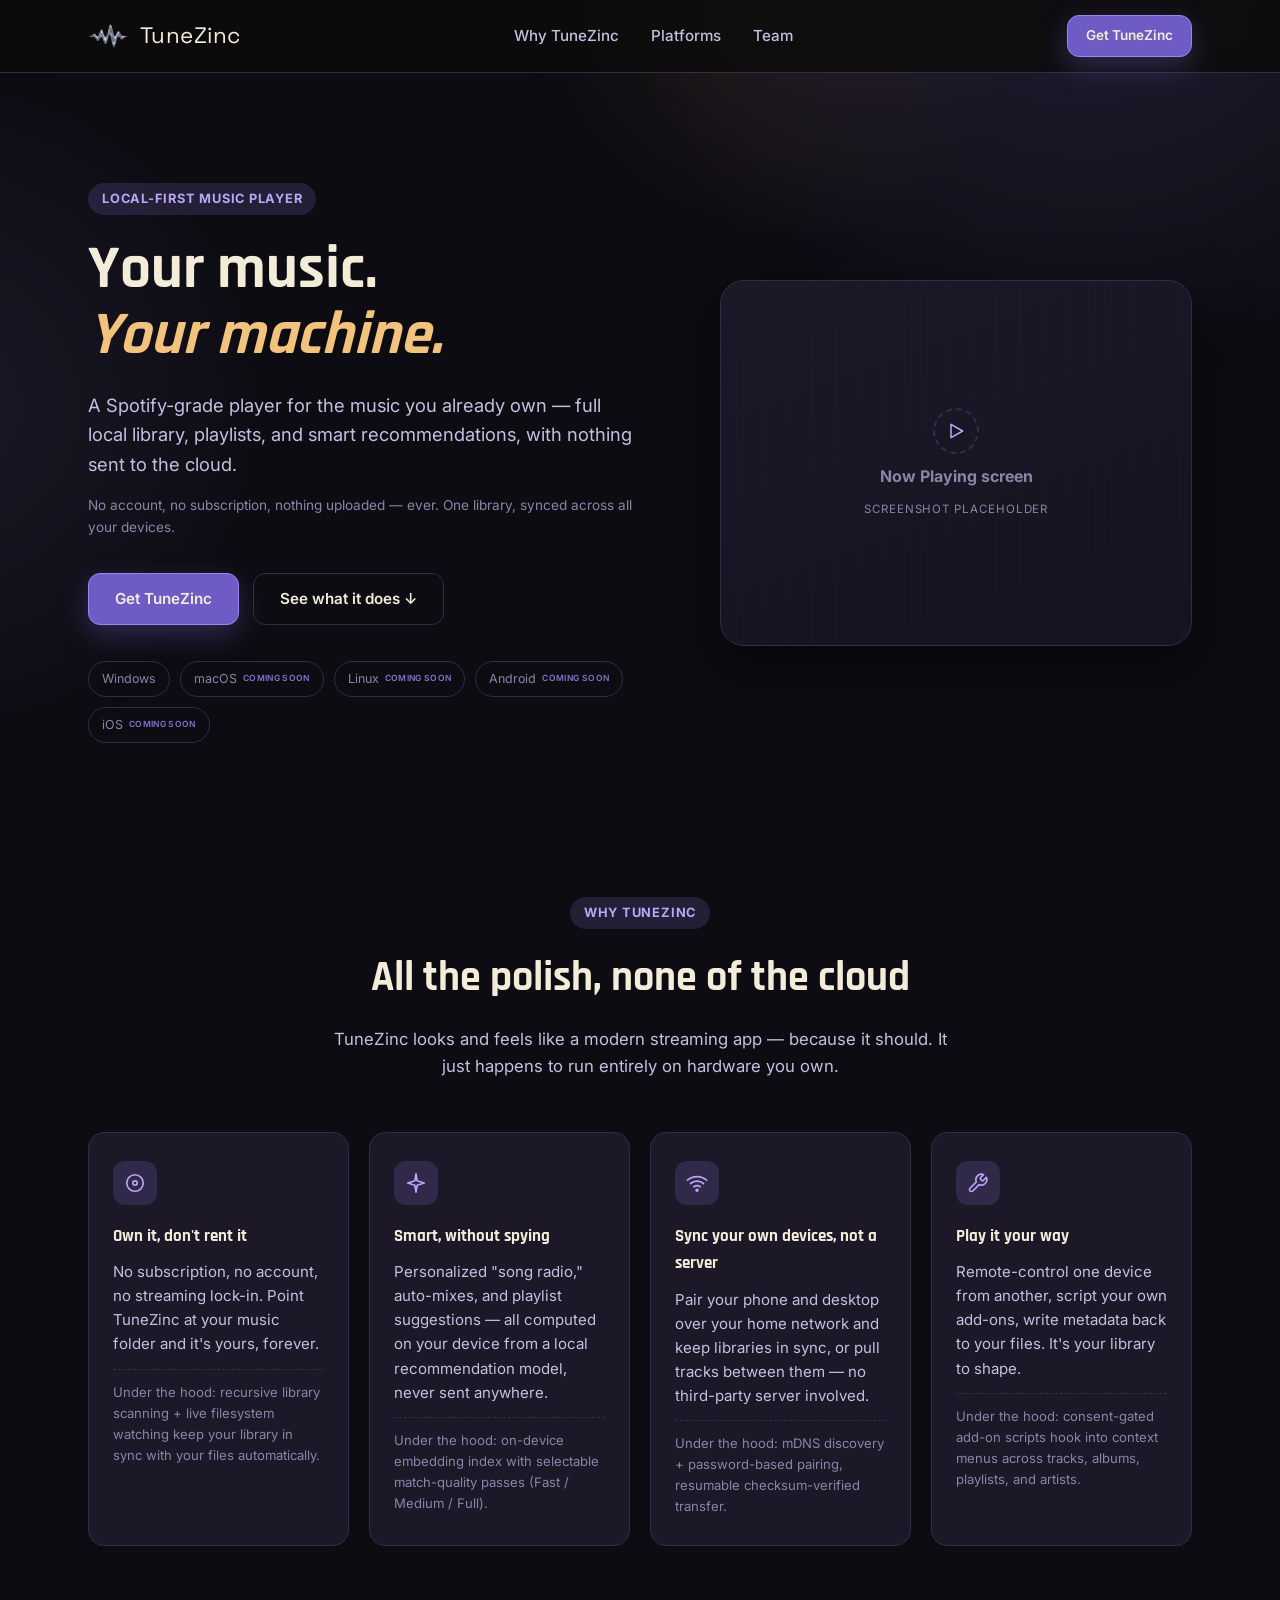
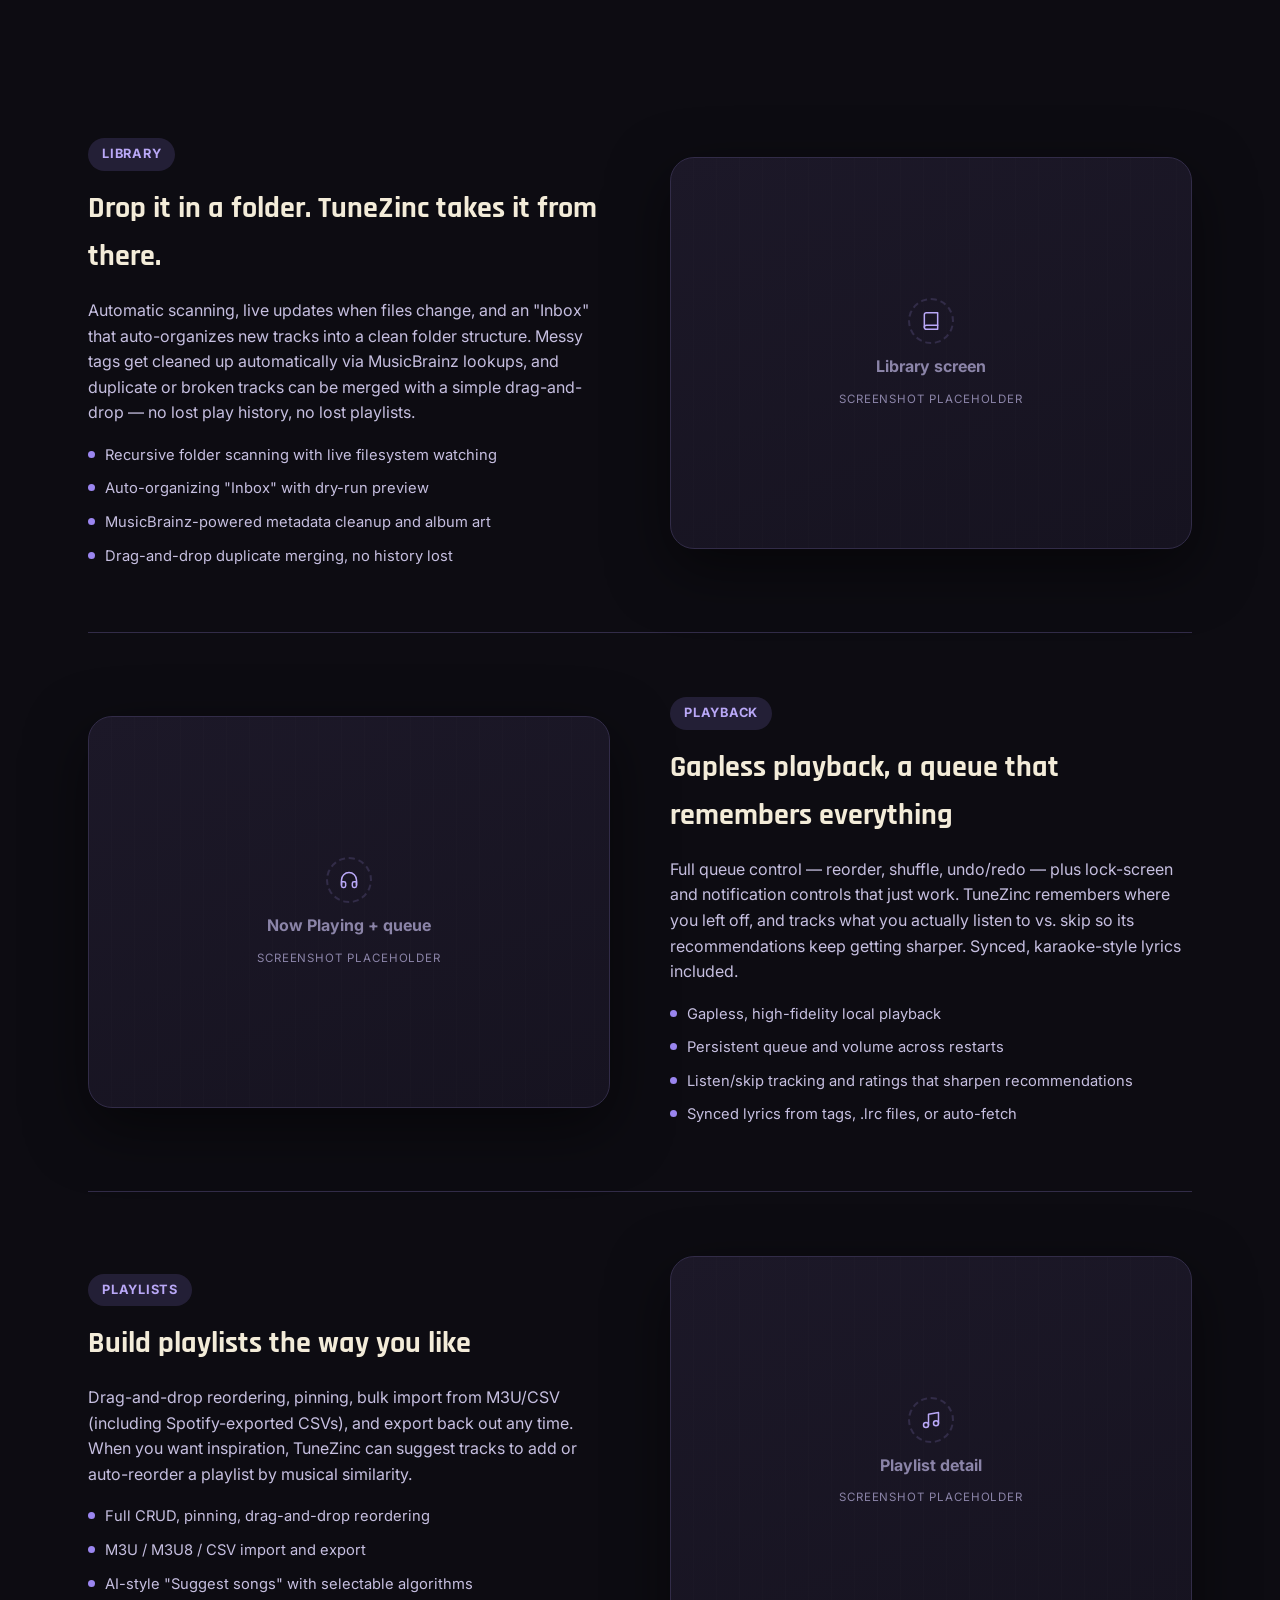
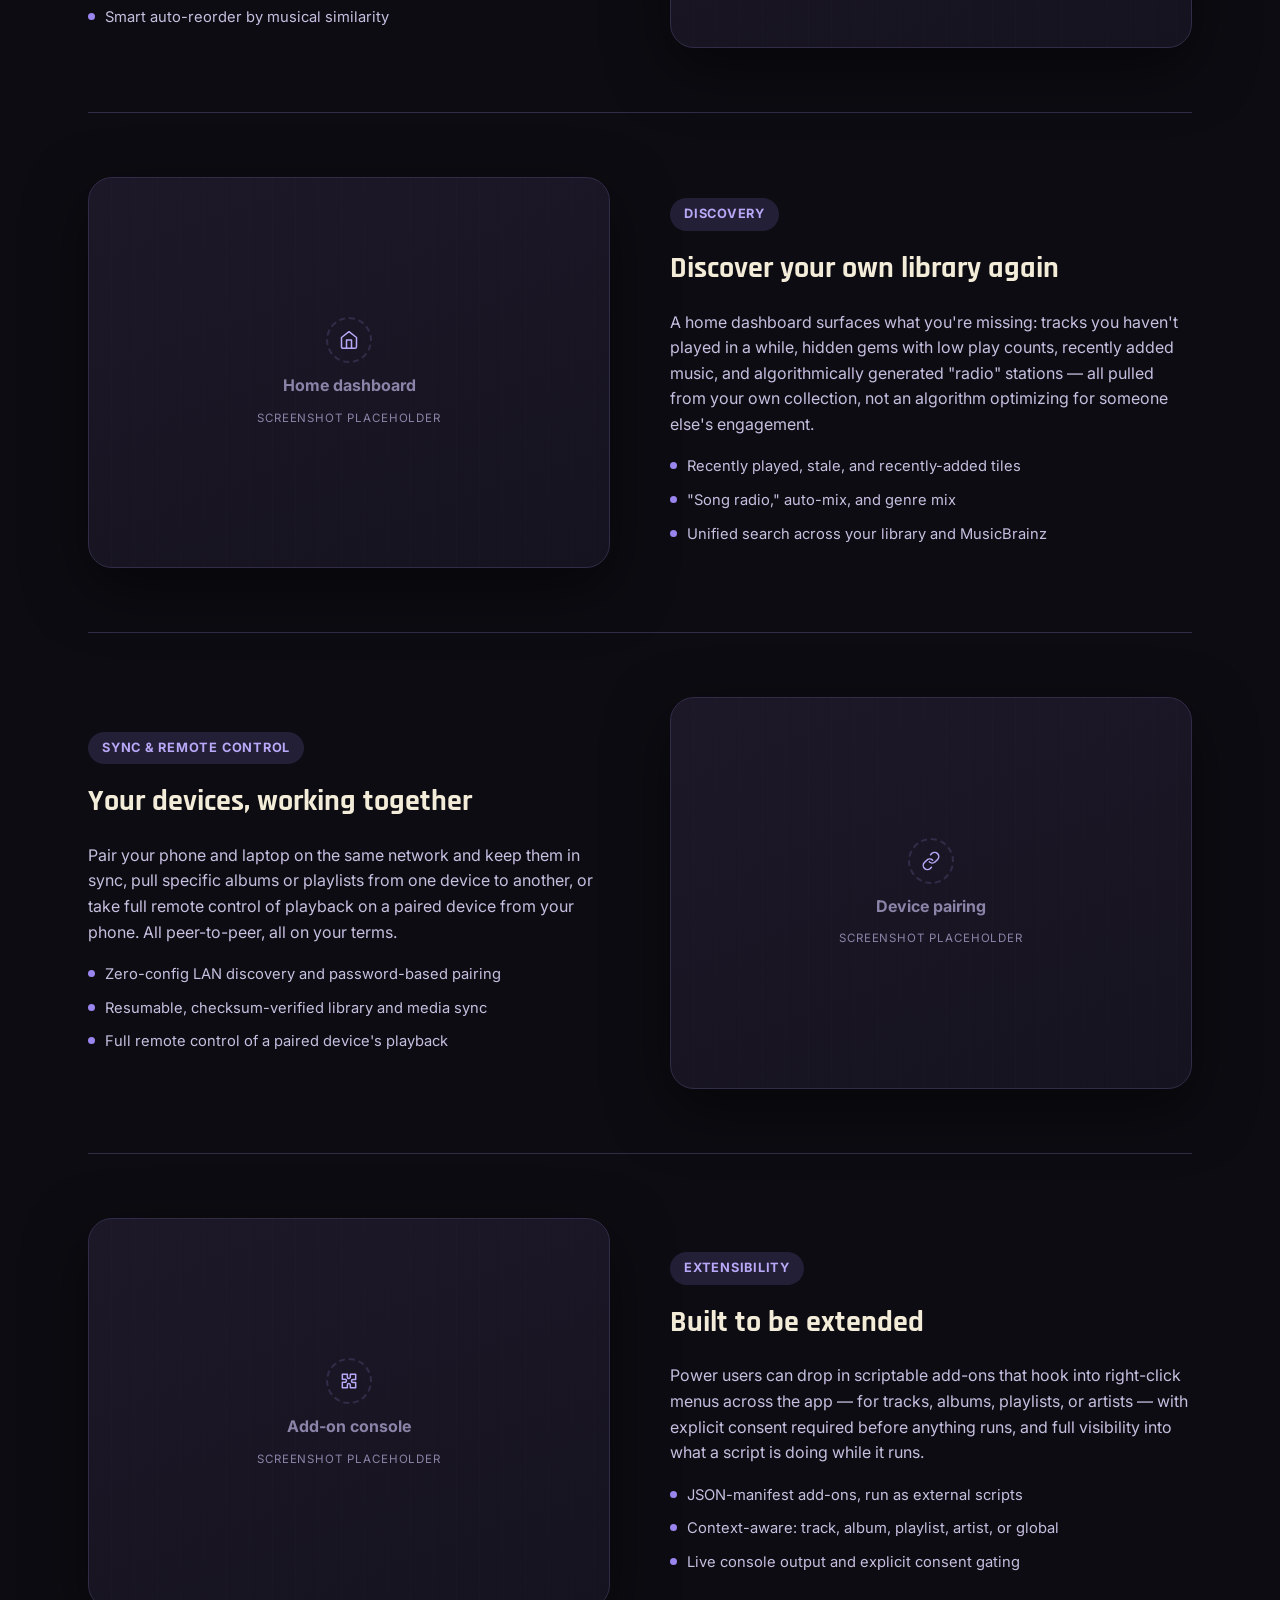
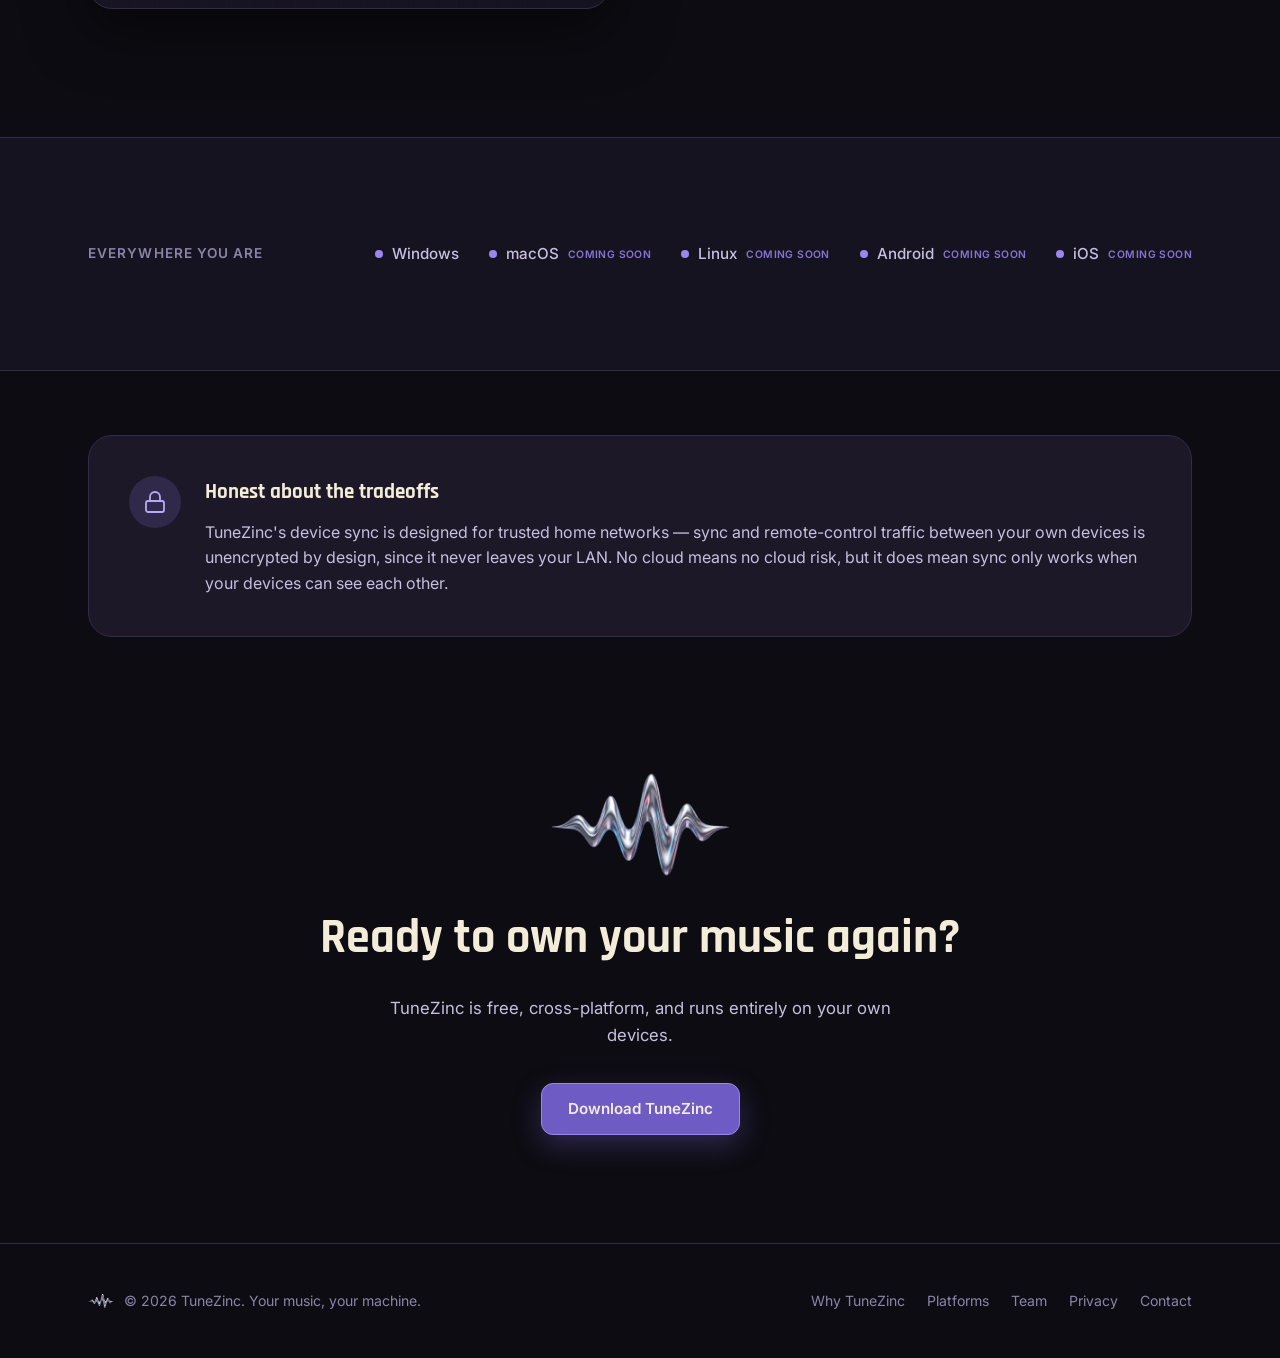
==== index.html @ 2dbb510d "Added logo variants and removed unecessary bits from the nav" ====
<!doctype html>
<html lang="en">
<head>
<meta charset="UTF-8" />
<meta name="viewport" content="width=device-width, initial-scale=1.0" />
<title>TuneZinc — Your music. Your machine.</title>
<meta name="description" content="TuneZinc is a local-first, high-fidelity music player for Windows, macOS, Linux, Android and iOS. Full local library, smart recommendations, and cross-device sync — nothing sent to the cloud." />
<link rel="icon" href="assets/logo/logo%20-%20100.png" />
<link rel="preconnect" href="https://fonts.googleapis.com">
<link href="https://fonts.googleapis.com/css2?family=Space+Grotesk:wght@500;600;700&family=Rajdhani:wght@500;600;700&family=Inter:wght@400;500;600;700&display=swap" rel="stylesheet">
<link rel="stylesheet" href="styles.css" />
</head>
<body data-home="true">

<div id="nav-mount"></div>

<header class="hero" id="top">
  <div class="wrap">
    <div class="hero-copy">
      <span class="eyebrow">Local-first music player</span>
      <h1>Your music.<br /><em>Your machine.</em></h1>
      <p class="lead">A Spotify-grade player for the music you already own — full local library, playlists, and smart recommendations, with nothing sent to the cloud.</p>
      <p class="tech-aside">No account, no subscription, nothing uploaded — ever. One library, synced across all your devices.</p>
      <div class="hero-actions">
        <a class="btn btn-primary" href="#cta">Get TuneZinc</a>
        <a class="btn btn-ghost" href="#why">See what it does ↓</a>
      </div>
      <div class="platform-badges">
        <span class="badge">Windows</span>
        <span class="badge">macOS <em class="soon">Coming soon</em></span>
        <span class="badge">Linux <em class="soon">Coming soon</em></span>
        <span class="badge">Android <em class="soon">Coming soon</em></span>
        <span class="badge">iOS <em class="soon">Coming soon</em></span>
      </div>
    </div>
    <div class="shot-placeholder hero-shot reveal">
      <div class="shot-label">
        <div class="shot-icon">
          <svg viewBox="0 0 24 24" fill="none" stroke="currentColor" stroke-width="1.8" stroke-linecap="round" stroke-linejoin="round"><polygon points="6 4 20 12 6 20 6 4"/></svg>
        </div>
        <strong>Now Playing screen</strong>
        <span class="shot-tag">Screenshot placeholder</span>
      </div>
    </div>
  </div>
</header>

<section id="why">
  <div class="wrap">
    <div class="section-head reveal">
      <span class="eyebrow">Why TuneZinc</span>
      <h2>All the polish, none of the cloud</h2>
      <p>TuneZinc looks and feels like a modern streaming app — because it should. It just happens to run entirely on hardware you own.</p>
    </div>
    <div class="why-grid">
      <div class="why-card reveal">
        <div class="icon">
          <svg viewBox="0 0 24 24" fill="none" stroke="currentColor" stroke-width="1.8" stroke-linecap="round" stroke-linejoin="round"><circle cx="12" cy="12" r="9"/><circle cx="12" cy="12" r="2.4"/></svg>
        </div>
        <h3>Own it, don't rent it</h3>
        <p>No subscription, no account, no streaming lock-in. Point TuneZinc at your music folder and it's yours, forever.</p>
        <p class="tech-note">Under the hood: recursive library scanning + live filesystem watching keep your library in sync with your files automatically.</p>
      </div>
      <div class="why-card reveal">
        <div class="icon">
          <svg viewBox="0 0 24 24" fill="none" stroke="currentColor" stroke-width="1.8" stroke-linecap="round" stroke-linejoin="round"><path d="M12 2 13.2 9.5 21 12 13.2 14.5 12 22 10.8 14.5 3 12 10.8 9.5 12 2Z"/></svg>
        </div>
        <h3>Smart, without spying</h3>
        <p>Personalized "song radio," auto-mixes, and playlist suggestions — all computed on your device from a local recommendation model, never sent anywhere.</p>
        <p class="tech-note">Under the hood: on-device embedding index with selectable match-quality passes (Fast / Medium / Full).</p>
      </div>
      <div class="why-card reveal">
        <div class="icon">
          <svg viewBox="0 0 24 24" fill="none" stroke="currentColor" stroke-width="1.8" stroke-linecap="round" stroke-linejoin="round"><path d="M5 12.55a11 11 0 0 1 14.08 0"/><path d="M1.42 9a16 16 0 0 1 21.16 0"/><path d="M8.53 16.11a6 6 0 0 1 6.95 0"/><circle cx="12" cy="20" r="1"/></svg>
        </div>
        <h3>Sync your own devices, not a server</h3>
        <p>Pair your phone and desktop over your home network and keep libraries in sync, or pull tracks between them — no third-party server involved.</p>
        <p class="tech-note">Under the hood: mDNS discovery + password-based pairing, resumable checksum-verified transfer.</p>
      </div>
      <div class="why-card reveal">
        <div class="icon">
          <svg viewBox="0 0 24 24" fill="none" stroke="currentColor" stroke-width="1.8" stroke-linecap="round" stroke-linejoin="round"><path d="M14.7 6.3a1 1 0 0 0 0 1.4l1.6 1.6a1 1 0 0 0 1.4 0l3.4-3.4a6 6 0 0 1-7.9 7.9l-6.9 6.9a2.1 2.1 0 0 1-3-3l6.9-6.9a6 6 0 0 1 7.9-7.9l-3.4 3.4Z"/></svg>
        </div>
        <h3>Play it your way</h3>
        <p>Remote-control one device from another, script your own add-ons, write metadata back to your files. It's your library to shape.</p>
        <p class="tech-note">Under the hood: consent-gated add-on scripts hook into context menus across tracks, albums, playlists, and artists.</p>
      </div>
    </div>
  </div>
</section>

<section id="library">
  <div class="wrap">
    <div class="feature-row reveal">
      <div class="feature-copy">
        <span class="eyebrow">Library</span>
        <h3>Drop it in a folder. TuneZinc takes it from there.</h3>
        <p>Automatic scanning, live updates when files change, and an "Inbox" that auto-organizes new tracks into a clean folder structure. Messy tags get cleaned up automatically via MusicBrainz lookups, and duplicate or broken tracks can be merged with a simple drag-and-drop — no lost play history, no lost playlists.</p>
        <ul>
          <li>Recursive folder scanning with live filesystem watching</li>
          <li>Auto-organizing "Inbox" with dry-run preview</li>
          <li>MusicBrainz-powered metadata cleanup and album art</li>
          <li>Drag-and-drop duplicate merging, no history lost</li>
        </ul>
      </div>
      <div class="shot-placeholder feature-shot">
        <div class="shot-label">
          <div class="shot-icon">
            <svg viewBox="0 0 24 24" fill="none" stroke="currentColor" stroke-width="1.8" stroke-linecap="round" stroke-linejoin="round"><path d="M4 19.5A2.5 2.5 0 0 1 6.5 17H20"/><path d="M6.5 2H20v20H6.5A2.5 2.5 0 0 1 4 19.5v-15A2.5 2.5 0 0 1 6.5 2Z"/></svg>
          </div>
          <strong>Library screen</strong>
          <span class="shot-tag">Screenshot placeholder</span>
        </div>
      </div>
    </div>

    <div class="feature-row reverse reveal" id="playback">
      <div class="feature-copy">
        <span class="eyebrow">Playback</span>
        <h3>Gapless playback, a queue that remembers everything</h3>
        <p>Full queue control — reorder, shuffle, undo/redo — plus lock-screen and notification controls that just work. TuneZinc remembers where you left off, and tracks what you actually listen to vs. skip so its recommendations keep getting sharper. Synced, karaoke-style lyrics included.</p>
        <ul>
          <li>Gapless, high-fidelity local playback</li>
          <li>Persistent queue and volume across restarts</li>
          <li>Listen/skip tracking and ratings that sharpen recommendations</li>
          <li>Synced lyrics from tags, .lrc files, or auto-fetch</li>
        </ul>
      </div>
      <div class="shot-placeholder feature-shot">
        <div class="shot-label">
          <div class="shot-icon">
            <svg viewBox="0 0 24 24" fill="none" stroke="currentColor" stroke-width="1.8" stroke-linecap="round" stroke-linejoin="round"><path d="M3 18v-6a9 9 0 0 1 18 0v6"/><path d="M21 19a2 2 0 0 1-2 2h-1a2 2 0 0 1-2-2v-3a2 2 0 0 1 2-2h3ZM3 19a2 2 0 0 0 2 2h1a2 2 0 0 0 2-2v-3a2 2 0 0 0-2-2H3Z"/></svg>
          </div>
          <strong>Now Playing + queue</strong>
          <span class="shot-tag">Screenshot placeholder</span>
        </div>
      </div>
    </div>

    <div class="feature-row reveal">
      <div class="feature-copy">
        <span class="eyebrow">Playlists</span>
        <h3>Build playlists the way you like</h3>
        <p>Drag-and-drop reordering, pinning, bulk import from M3U/CSV (including Spotify-exported CSVs), and export back out any time. When you want inspiration, TuneZinc can suggest tracks to add or auto-reorder a playlist by musical similarity.</p>
        <ul>
          <li>Full CRUD, pinning, drag-and-drop reordering</li>
          <li>M3U / M3U8 / CSV import and export</li>
          <li>AI-style "Suggest songs" with selectable algorithms</li>
          <li>Smart auto-reorder by musical similarity</li>
        </ul>
      </div>
      <div class="shot-placeholder feature-shot">
        <div class="shot-label">
          <div class="shot-icon">
            <svg viewBox="0 0 24 24" fill="none" stroke="currentColor" stroke-width="1.8" stroke-linecap="round" stroke-linejoin="round"><path d="M9 18V5l12-2v13"/><circle cx="6" cy="18" r="3"/><circle cx="18" cy="16" r="3"/></svg>
          </div>
          <strong>Playlist detail</strong>
          <span class="shot-tag">Screenshot placeholder</span>
        </div>
      </div>
    </div>

    <div class="feature-row reverse reveal">
      <div class="feature-copy">
        <span class="eyebrow">Discovery</span>
        <h3>Discover your own library again</h3>
        <p>A home dashboard surfaces what you're missing: tracks you haven't played in a while, hidden gems with low play counts, recently added music, and algorithmically generated "radio" stations — all pulled from your own collection, not an algorithm optimizing for someone else's engagement.</p>
        <ul>
          <li>Recently played, stale, and recently-added tiles</li>
          <li>"Song radio," auto-mix, and genre mix</li>
          <li>Unified search across your library and MusicBrainz</li>
        </ul>
      </div>
      <div class="shot-placeholder feature-shot">
        <div class="shot-label">
          <div class="shot-icon">
            <svg viewBox="0 0 24 24" fill="none" stroke="currentColor" stroke-width="1.8" stroke-linecap="round" stroke-linejoin="round"><path d="M3 9l9-7 9 7v11a2 2 0 0 1-2 2H5a2 2 0 0 1-2-2Z"/><polyline points="9 22 9 12 15 12 15 22"/></svg>
          </div>
          <strong>Home dashboard</strong>
          <span class="shot-tag">Screenshot placeholder</span>
        </div>
      </div>
    </div>

    <div class="feature-row reveal" id="sync">
      <div class="feature-copy">
        <span class="eyebrow">Sync &amp; Remote Control</span>
        <h3>Your devices, working together</h3>
        <p>Pair your phone and laptop on the same network and keep them in sync, pull specific albums or playlists from one device to another, or take full remote control of playback on a paired device from your phone. All peer-to-peer, all on your terms.</p>
        <ul>
          <li>Zero-config LAN discovery and password-based pairing</li>
          <li>Resumable, checksum-verified library and media sync</li>
          <li>Full remote control of a paired device's playback</li>
        </ul>
      </div>
      <div class="shot-placeholder feature-shot">
        <div class="shot-label">
          <div class="shot-icon">
            <svg viewBox="0 0 24 24" fill="none" stroke="currentColor" stroke-width="1.8" stroke-linecap="round" stroke-linejoin="round"><path d="M10 13a5 5 0 0 0 7.07 0l2.83-2.83a5 5 0 0 0-7.07-7.07L11.5 4.5"/><path d="M14 11a5 5 0 0 0-7.07 0L4.1 13.83a5 5 0 0 0 7.07 7.07L12.5 19.5"/></svg>
          </div>
          <strong>Device pairing</strong>
          <span class="shot-tag">Screenshot placeholder</span>
        </div>
      </div>
    </div>

    <div class="feature-row reverse reveal">
      <div class="feature-copy">
        <span class="eyebrow">Extensibility</span>
        <h3>Built to be extended</h3>
        <p>Power users can drop in scriptable add-ons that hook into right-click menus across the app — for tracks, albums, playlists, or artists — with explicit consent required before anything runs, and full visibility into what a script is doing while it runs.</p>
        <ul>
          <li>JSON-manifest add-ons, run as external scripts</li>
          <li>Context-aware: track, album, playlist, artist, or global</li>
          <li>Live console output and explicit consent gating</li>
        </ul>
      </div>
      <div class="shot-placeholder feature-shot">
        <div class="shot-label">
          <div class="shot-icon">
            <svg viewBox="0 0 24 24" fill="none" stroke="currentColor" stroke-width="1.8" stroke-linecap="round" stroke-linejoin="round"><path d="M4 4h6v3.2a1.8 1.8 0 0 0 3.6 0V4H20v6.2h-3.2a1.8 1.8 0 0 0 0 3.6H20V20h-6.4v-3.2a1.8 1.8 0 0 0-3.6 0V20H4v-6.4h3.2a1.8 1.8 0 0 0 0-3.6H4Z"/></svg>
          </div>
          <strong>Add-on console</strong>
          <span class="shot-tag">Screenshot placeholder</span>
        </div>
      </div>
    </div>
  </div>
</section>

<section class="platform-strip" id="platforms">
  <div class="wrap">
    <h4>Everywhere you are</h4>
    <ul class="platform-list">
      <li><span class="dot"></span>Windows</li>
      <li><span class="dot"></span>macOS <em class="soon">Coming soon</em></li>
      <li><span class="dot"></span>Linux <em class="soon">Coming soon</em></li>
      <li><span class="dot"></span>Android <em class="soon">Coming soon</em></li>
      <li><span class="dot"></span>iOS <em class="soon">Coming soon</em></li>
    </ul>
  </div>
</section>

<section>
  <div class="wrap">
    <div class="trust reveal">
      <div class="icon">
        <svg viewBox="0 0 24 24" fill="none" stroke="currentColor" stroke-width="1.8" stroke-linecap="round" stroke-linejoin="round"><rect x="3" y="11" width="18" height="11" rx="2"/><path d="M7 11V7a5 5 0 0 1 10 0v4"/></svg>
      </div>
      <div>
        <h3>Honest about the tradeoffs</h3>
        <p>TuneZinc's device sync is designed for trusted home networks — sync and remote-control traffic between your own devices is unencrypted by design, since it never leaves your LAN. No cloud means no cloud risk, but it does mean sync only works when your devices can see each other.</p>
      </div>
    </div>
  </div>
</section>

<section class="cta-band" id="cta">
  <div class="wrap">
    <img class="cta-logo" src="assets/logo/logo%20-%20400.png" alt="TuneZinc" />
    <h2>Ready to own your music again?</h2>
    <p>TuneZinc is free, cross-platform, and runs entirely on your own devices.</p>
    <div class="hero-actions">
      <a class="btn btn-primary" href="#">Download TuneZinc</a>
    </div>
  </div>
</section>

<div id="footer-mount"></div>

<script src="script.js"></script>
</body>
</html>
---- styles.css ----
/* ==========================================================================
   TuneZinc marketing site — theme tokens
   Palette sampled from the app's own icon (vinyl record, amber/gold script
   wordmark, cream label) rather than the generic in-app Material seed color.
   ========================================================================== */
:root {
  --bg: #0d0c12;
  --bg-raised: #161320;
  --bg-card: #1c1828;
  --border: #322c48;

  /* Violet is the primary accent (buttons, links, icons). */
  --violet: #9b86f0;
  --violet-strong: #b9a8f7;
  --violet-dim: #6f5bc4;
  --violet-soft: rgba(155, 134, 240, 0.16);

  /* Amber/gold is a minimal secondary accent, echoing the logo's script wordmark. */
  --accent: #e3a857;
  --accent-strong: #f2c37c;
  --accent-soft: rgba(227, 168, 87, 0.08);

  --cream: #f3ecd9;
  --text: #f3ecd9;
  --text-dim: #c6bfe0;
  --text-faint: #8b84a8;

  --radius-lg: 24px;
  --radius-md: 16px;
  --radius-sm: 12px;

  --shadow: 0 20px 60px rgba(0, 0, 0, 0.5);

  --font-display: "Space Grotesk", "Inter", -apple-system, BlinkMacSystemFont, "Segoe UI", Roboto, sans-serif;
  --font-heading: "Rajdhani", "Space Grotesk", "Inter", -apple-system, BlinkMacSystemFont, "Segoe UI", Roboto, sans-serif;
  --font-body: "Inter", -apple-system, BlinkMacSystemFont, "Segoe UI", Roboto, sans-serif;

  --max-width: 1160px;
}

* {
  box-sizing: border-box;
}

html {
  scroll-behavior: smooth;
}

body {
  margin: 0;
  background: var(--bg);
  color: var(--text);
  font-family: var(--font-body);
  line-height: 1.6;
  -webkit-font-smoothing: antialiased;
}

img {
  max-width: 100%;
  display: block;
}

a {
  color: inherit;
}

.wrap {
  max-width: var(--max-width);
  margin: 0 auto;
  padding: 0 28px;
}

/* Subtle wash — violet-led, with a faint warm highlight echoing the logo */
body::before {
  content: "";
  position: fixed;
  inset: 0;
  z-index: -1;
  background:
    radial-gradient(800px circle at 85% -10%, var(--violet-soft), transparent 60%),
    radial-gradient(650px circle at -5% 45%, rgba(155, 134, 240, 0.1), transparent 55%),
    radial-gradient(420px circle at 60% 0%, var(--accent-soft), transparent 60%);
  pointer-events: none;
}

/* ---------- Nav ---------- */
.nav {
  position: sticky;
  top: 0;
  z-index: 50;
  background: rgba(13, 12, 10, 0.82);
  backdrop-filter: blur(10px);
  border-bottom: 1px solid var(--border);
}

.nav .wrap {
  display: flex;
  align-items: center;
  justify-content: space-between;
  height: 72px;
}

.brand {
  display: flex;
  align-items: center;
  gap: 12px;
  text-decoration: none;
  font-family: var(--font-display);
  font-size: 1.4rem;
  letter-spacing: 0.02em;
  color: var(--cream);
}

.brand img {
  width: 40px;
  height: 40px;
  border-radius: 50%;
}

.nav-links {
  display: flex;
  align-items: center;
  gap: 32px;
  list-style: none;
  margin: 0;
  padding: 0;
}

.nav-links a {
  text-decoration: none;
  color: var(--text-dim);
  font-size: 0.95rem;
  font-weight: 500;
  transition: color 0.2s ease;
}

.nav-links a:hover {
  color: var(--violet-strong);
}

.nav-cta {
  display: inline-flex;
  align-items: center;
  gap: 8px;
}

.nav-toggle {
  display: none;
  background: none;
  border: 1px solid var(--border);
  border-radius: var(--radius-sm);
  color: var(--text);
  width: 42px;
  height: 42px;
  align-items: center;
  justify-content: center;
  cursor: pointer;
}

/* ---------- Buttons ---------- */
.btn {
  display: inline-flex;
  align-items: center;
  justify-content: center;
  gap: 8px;
  padding: 13px 26px;
  border-radius: var(--radius-sm);
  font-weight: 600;
  font-size: 0.95rem;
  text-decoration: none;
  cursor: pointer;
  border: 1px solid transparent;
  transition: transform 0.15s ease, box-shadow 0.15s ease, border-color 0.15s ease;
  white-space: nowrap;
}

.btn:hover {
  transform: translateY(-1px);
}

.btn-primary {
  background: var(--violet-dim);
  border: 1px solid var(--violet);
  color: var(--cream);
  box-shadow: 0 10px 28px rgba(111, 91, 196, 0.35);
}

.btn-primary:hover {
  background: var(--violet);
  box-shadow: 0 14px 34px rgba(111, 91, 196, 0.45);
}

.btn-ghost {
  background: transparent;
  border-color: var(--border);
  color: var(--text);
}

.btn-ghost:hover {
  border-color: var(--violet);
  color: var(--violet-strong);
}

.btn-sm {
  padding: 9px 18px;
  font-size: 0.85rem;
}

/* ---------- Hero ---------- */
.hero {
  padding: 110px 0 90px;
}

.hero .wrap {
  display: grid;
  grid-template-columns: 1.1fr 0.9fr;
  gap: 56px;
  align-items: center;
}

.eyebrow {
  display: inline-flex;
  align-items: center;
  gap: 8px;
  padding: 6px 14px;
  border-radius: 999px;
  background: var(--violet-soft);
  color: var(--violet-strong);
  font-size: 0.8rem;
  font-weight: 700;
  letter-spacing: 0.06em;
  text-transform: uppercase;
  margin-bottom: 22px;
}

.hero h1 {
  font-family: var(--font-heading);
  font-size: clamp(2.6rem, 5vw, 3.8rem);
  line-height: 1.08;
  margin: 0 0 22px;
  color: var(--cream);
}

.hero h1 em {
  font-style: italic;
  color: var(--accent-strong);
}

.hero p.lead {
  font-size: 1.15rem;
  color: var(--text-dim);
  max-width: 46ch;
  margin: 0 0 16px;
}

.tech-aside {
  font-size: 0.85rem;
  color: var(--text-faint);
  margin: 0 0 34px;
}

.hero-actions {
  display: flex;
  gap: 14px;
  flex-wrap: wrap;
  margin-bottom: 36px;
}

.platform-badges {
  display: flex;
  gap: 10px;
  flex-wrap: wrap;
}

.badge {
  display: inline-flex;
  align-items: center;
  gap: 6px;
  padding: 7px 13px;
  border: 1px solid var(--border);
  border-radius: 999px;
  font-size: 0.78rem;
  color: var(--text-faint);
}

.badge .soon,
.platform-list .soon {
  font-style: normal;
  font-size: 0.68em;
  font-weight: 600;
  text-transform: uppercase;
  letter-spacing: 0.04em;
  color: var(--violet);
  opacity: 0.85;
}

/* ---------- Hero visual / screenshot placeholders ---------- */
.shot-placeholder {
  position: relative;
  border-radius: var(--radius-lg);
  border: 1px solid var(--border);
  background:
    linear-gradient(160deg, var(--bg-card), var(--bg-raised));
  box-shadow: var(--shadow);
  overflow: hidden;
  display: flex;
  align-items: center;
  justify-content: center;
  min-height: 260px;
  text-align: center;
}

.shot-placeholder::before {
  content: "";
  position: absolute;
  inset: 0;
  background-image:
    repeating-linear-gradient(90deg, transparent 0, transparent 22px, rgba(243,236,217,0.03) 23px);
  opacity: 0.6;
}

.shot-placeholder .shot-label {
  position: relative;
  display: flex;
  flex-direction: column;
  align-items: center;
  gap: 10px;
  color: var(--text-faint);
  padding: 24px;
}

.shot-placeholder .shot-icon {
  width: 46px;
  height: 46px;
  border-radius: 50%;
  border: 2px dashed var(--border);
  display: flex;
  align-items: center;
  justify-content: center;
  color: var(--violet-strong);
}

.shot-placeholder .shot-icon svg {
  width: 20px;
  height: 20px;
}

.shot-placeholder .shot-tag {
  font-size: 0.72rem;
  letter-spacing: 0.08em;
  text-transform: uppercase;
  color: var(--text-faint);
}

.hero-shot {
  aspect-ratio: 4 / 3.1;
}

/* ---------- Section scaffolding ---------- */
section {
  padding: 64px 0;
}

.section-head {
  max-width: 640px;
  margin: 0 auto 52px;
  text-align: center;
}

.section-head .eyebrow {
  margin-bottom: 16px;
}

.section-head h2 {
  font-family: var(--font-heading);
  font-size: clamp(2rem, 3.4vw, 2.6rem);
  color: var(--cream);
  margin: 0 0 14px;
}

.section-head p {
  color: var(--text-dim);
  font-size: 1.05rem;
  margin: 0;
}

/* ---------- Why cards ---------- */
.why-grid {
  display: grid;
  grid-template-columns: repeat(4, 1fr);
  gap: 20px;
}

.why-card {
  background: var(--bg-card);
  border: 1px solid var(--border);
  border-radius: var(--radius-md);
  padding: 28px 24px;
  transition: transform 0.2s ease, border-color 0.2s ease;
}

.why-card:hover {
  transform: translateY(-4px);
  border-color: var(--violet);
}

.why-card .icon {
  width: 44px;
  height: 44px;
  border-radius: var(--radius-sm);
  background: var(--violet-soft);
  color: var(--violet-strong);
  display: flex;
  align-items: center;
  justify-content: center;
  margin-bottom: 18px;
}

.why-card .icon svg {
  width: 22px;
  height: 22px;
}

.why-card h3 {
  margin: 0 0 10px;
  font-size: 1.08rem;
  font-family: var(--font-heading);
  color: var(--cream);
}

.why-card p {
  margin: 0 0 12px;
  color: var(--text-dim);
  font-size: 0.94rem;
}

.why-card .tech-note {
  margin: 0;
  font-size: 0.82rem;
  color: var(--text-faint);
  border-top: 1px dashed var(--border);
  padding-top: 12px;
}

/* ---------- Feature rows ---------- */
.feature-row {
  display: grid;
  grid-template-columns: 1fr 1fr;
  gap: 60px;
  align-items: center;
  padding: 64px 0;
  border-bottom: 1px solid var(--border);
}

.feature-row:last-child {
  border-bottom: none;
}

.feature-row.reverse .feature-copy {
  order: 2;
}

.feature-row.reverse .shot-placeholder {
  order: 1;
}

.feature-copy .eyebrow {
  margin-bottom: 14px;
}

.feature-copy h3 {
  font-family: var(--font-heading);
  font-size: 1.9rem;
  color: var(--cream);
  margin: 0 0 16px;
}

.feature-copy p {
  color: var(--text-dim);
  font-size: 1rem;
  margin: 0 0 14px;
}

.feature-copy ul {
  margin: 18px 0 0;
  padding: 0;
  list-style: none;
  display: grid;
  gap: 10px;
}

.feature-copy ul li {
  display: flex;
  gap: 10px;
  color: var(--text-dim);
  font-size: 0.92rem;
}

.feature-copy ul li::before {
  content: "";
  flex-shrink: 0;
  width: 7px;
  height: 7px;
  margin-top: 7px;
  border-radius: 50%;
  background: var(--violet);
}

.feature-shot {
  aspect-ratio: 4 / 3;
}

/* ---------- Team page ---------- */
.team-hero {
  padding: 90px 0 40px;
  text-align: center;
}

.team-hero .wrap {
  display: block;
}

.team-hero .section-head h1 {
  font-family: var(--font-heading);
  font-size: clamp(2.2rem, 4vw, 3rem);
  color: var(--cream);
  margin: 0 0 14px;
}

.team-grid {
  display: grid;
  grid-template-columns: repeat(2, 1fr);
  gap: 24px;
  max-width: 760px;
  margin: 0 auto;
}

.team-card {
  background: var(--bg-card);
  border: 1px solid var(--border);
  border-radius: var(--radius-md);
  padding: 36px 28px;
  text-align: center;
  transition: transform 0.2s ease, border-color 0.2s ease;
}

.team-card:hover {
  transform: translateY(-4px);
  border-color: var(--violet);
}

.team-avatar {
  width: 104px;
  height: 104px;
  margin: 0 auto 18px;
  border-radius: 50%;
  background: var(--violet-soft);
  color: var(--violet-strong);
  display: flex;
  align-items: center;
  justify-content: center;
  font-family: var(--font-display);
  font-size: 1.5rem;
  font-weight: 600;
  border: 1px dashed var(--border);
  overflow: hidden;
}

.team-avatar img {
  width: 100%;
  height: 100%;
  object-fit: cover;
}

.team-card h3 {
  margin: 0 0 4px;
  color: var(--cream);
  font-size: 1.15rem;
  font-family: var(--font-heading);
}

.team-role {
  display: block;
  color: var(--accent-strong);
  font-size: 0.82rem;
  font-weight: 600;
  text-transform: uppercase;
  letter-spacing: 0.05em;
  margin-bottom: 14px;
}

.team-card p {
  margin: 0;
  color: var(--text-dim);
  font-size: 0.94rem;
}

@media (max-width: 700px) {
  .team-grid {
    grid-template-columns: 1fr;
  }
}

/* ---------- Legal / prose pages ---------- */
.legal {
  max-width: 720px;
  margin: 0 auto;
  background: var(--bg-card);
  border: 1px solid var(--border);
  border-radius: var(--radius-md);
  padding: 44px 48px;
}

.legal-updated {
  color: var(--text-faint);
  font-size: 0.9rem;
  margin: -8px 0 32px;
}

.legal h2 {
  font-family: var(--font-heading);
  color: var(--cream);
  font-size: 1.4rem;
  margin: 40px 0 12px;
}

.legal h2:first-of-type {
  margin-top: 0;
}

.legal h3 {
  font-family: var(--font-heading);
  color: var(--accent-strong);
  font-size: 1.05rem;
  margin: 26px 0 10px;
}

.legal p {
  color: var(--text-dim);
  margin: 0 0 14px;
}

.legal ul {
  color: var(--text-dim);
  margin: 0 0 14px;
  padding-left: 22px;
}

.legal li {
  margin-bottom: 8px;
}

.legal a {
  color: var(--violet-strong);
  text-decoration: underline;
  text-underline-offset: 2px;
}

.legal a:hover {
  color: var(--accent-strong);
}

.legal code {
  background: var(--bg-raised);
  border: 1px solid var(--border);
  border-radius: 4px;
  padding: 1px 6px;
  font-size: 0.9em;
}

@media (max-width: 700px) {
  .legal {
    padding: 32px 22px;
  }
}

/* ---------- Platform strip ---------- */
.platform-strip {
  background: var(--bg-raised);
  border-top: 1px solid var(--border);
  border-bottom: 1px solid var(--border);
}

.platform-strip .wrap {
  display: flex;
  align-items: center;
  justify-content: space-between;
  gap: 24px;
  flex-wrap: wrap;
  padding: 40px 28px;
}

.platform-strip h4 {
  margin: 0;
  color: var(--text-faint);
  font-size: 0.85rem;
  text-transform: uppercase;
  letter-spacing: 0.08em;
  font-weight: 600;
}

.platform-list {
  display: flex;
  gap: 30px;
  flex-wrap: wrap;
  list-style: none;
  margin: 0;
  padding: 0;
}

.platform-list li {
  display: flex;
  align-items: center;
  gap: 9px;
  color: var(--text-dim);
  font-size: 0.95rem;
  font-weight: 500;
}

.platform-list .dot {
  width: 8px;
  height: 8px;
  border-radius: 50%;
  background: var(--violet);
}

/* ---------- Trust / tradeoffs callout ---------- */
.trust {
  background: var(--bg-card);
  border: 1px solid var(--border);
  border-radius: var(--radius-lg);
  padding: 40px;
  display: grid;
  grid-template-columns: auto 1fr;
  gap: 24px;
  align-items: flex-start;
}

.trust .icon {
  width: 52px;
  height: 52px;
  border-radius: 50%;
  background: var(--violet-soft);
  color: var(--violet-strong);
  display: flex;
  align-items: center;
  justify-content: center;
  flex-shrink: 0;
}

.trust .icon svg {
  width: 24px;
  height: 24px;
}

.trust h3 {
  margin: 0 0 10px;
  color: var(--cream);
  font-size: 1.3rem;
  font-family: var(--font-heading);
}

.trust p {
  margin: 0;
  color: var(--text-dim);
}

/* ---------- CTA ---------- */
.cta-band {
  text-align: center;
  padding: 72px 0;
}

.cta-logo {
  width: 180px;
  aspect-ratio: 2064 / 1180;
  object-fit: cover;
  object-position: center;
  margin: 0 auto 24px;
  display: block;
}

.cta-band h2 {
  font-family: var(--font-heading);
  font-size: clamp(2.2rem, 4vw, 3rem);
  color: var(--cream);
  margin: 0 0 18px;
}

.cta-band p {
  color: var(--text-dim);
  max-width: 46ch;
  margin: 0 auto 34px;
  font-size: 1.05rem;
}

.cta-band .hero-actions {
  justify-content: center;
}

/* ---------- Footer ---------- */
footer {
  border-top: 1px solid var(--border);
  padding: 44px 0;
}

footer .wrap {
  display: flex;
  align-items: center;
  justify-content: space-between;
  gap: 20px;
  flex-wrap: wrap;
}

.footer-brand {
  display: flex;
  align-items: center;
  gap: 10px;
  color: var(--text-faint);
  font-size: 0.88rem;
}

.footer-brand img {
  width: 26px;
  height: 26px;
  border-radius: 50%;
}

.footer-links {
  display: flex;
  gap: 22px;
  list-style: none;
  margin: 0;
  padding: 0;
}

.footer-links a {
  text-decoration: none;
  color: var(--text-faint);
  font-size: 0.88rem;
}

.footer-links a:hover {
  color: var(--violet-strong);
}

/* ---------- Reveal-on-scroll ---------- */
.reveal {
  opacity: 0;
  transform: translateY(18px);
  transition: opacity 0.6s ease, transform 0.6s ease;
}

.reveal.is-visible {
  opacity: 1;
  transform: translateY(0);
}

/* ---------- Responsive ---------- */
@media (max-width: 920px) {
  .hero .wrap {
    grid-template-columns: 1fr;
  }

  .hero {
    padding: 60px 0 50px;
    text-align: left;
  }

  .why-grid {
    grid-template-columns: repeat(2, 1fr);
  }

  .feature-row,
  .feature-row.reverse {
    grid-template-columns: 1fr;
  }

  .feature-row.reverse .feature-copy {
    order: 1;
  }

  .feature-row.reverse .shot-placeholder {
    order: 2;
  }

  .trust {
    grid-template-columns: 1fr;
  }
}

@media (max-width: 700px) {
  .nav-links,
  .nav-cta {
    display: none;
  }

  .nav-toggle {
    display: flex;
  }

  body.nav-open .nav-links {
    display: flex;
    position: absolute;
    top: 72px;
    left: 0;
    right: 0;
    background: var(--bg-raised);
    border-bottom: 1px solid var(--border);
    flex-direction: column;
    gap: 0;
    padding: 8px 0;
  }

  body.nav-open .nav-links a {
    padding: 14px 28px;
    width: 100%;
  }

  body.nav-open .nav-cta {
    display: none;
  }

  .why-grid {
    grid-template-columns: 1fr;
  }

  .platform-strip .wrap {
    flex-direction: column;
    align-items: flex-start;
  }

  footer .wrap {
    flex-direction: column;
    align-items: flex-start;
  }
}
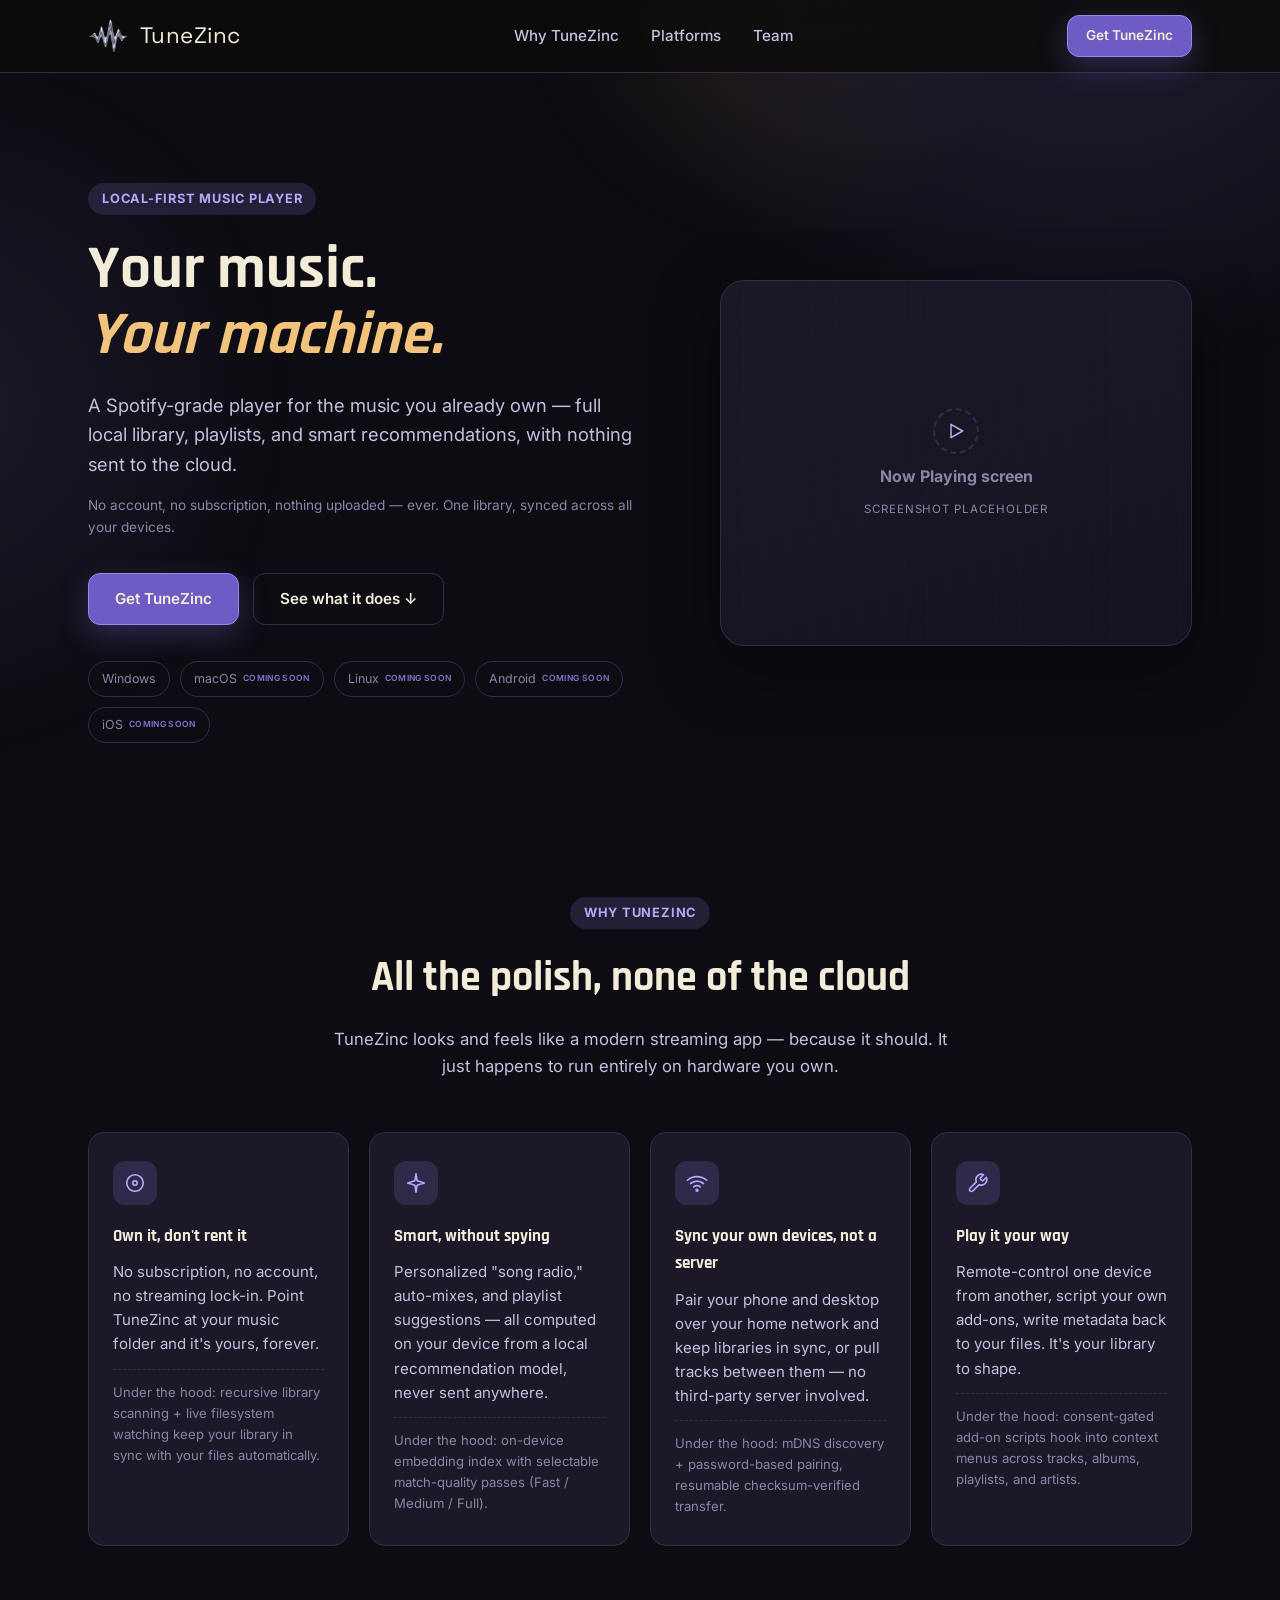
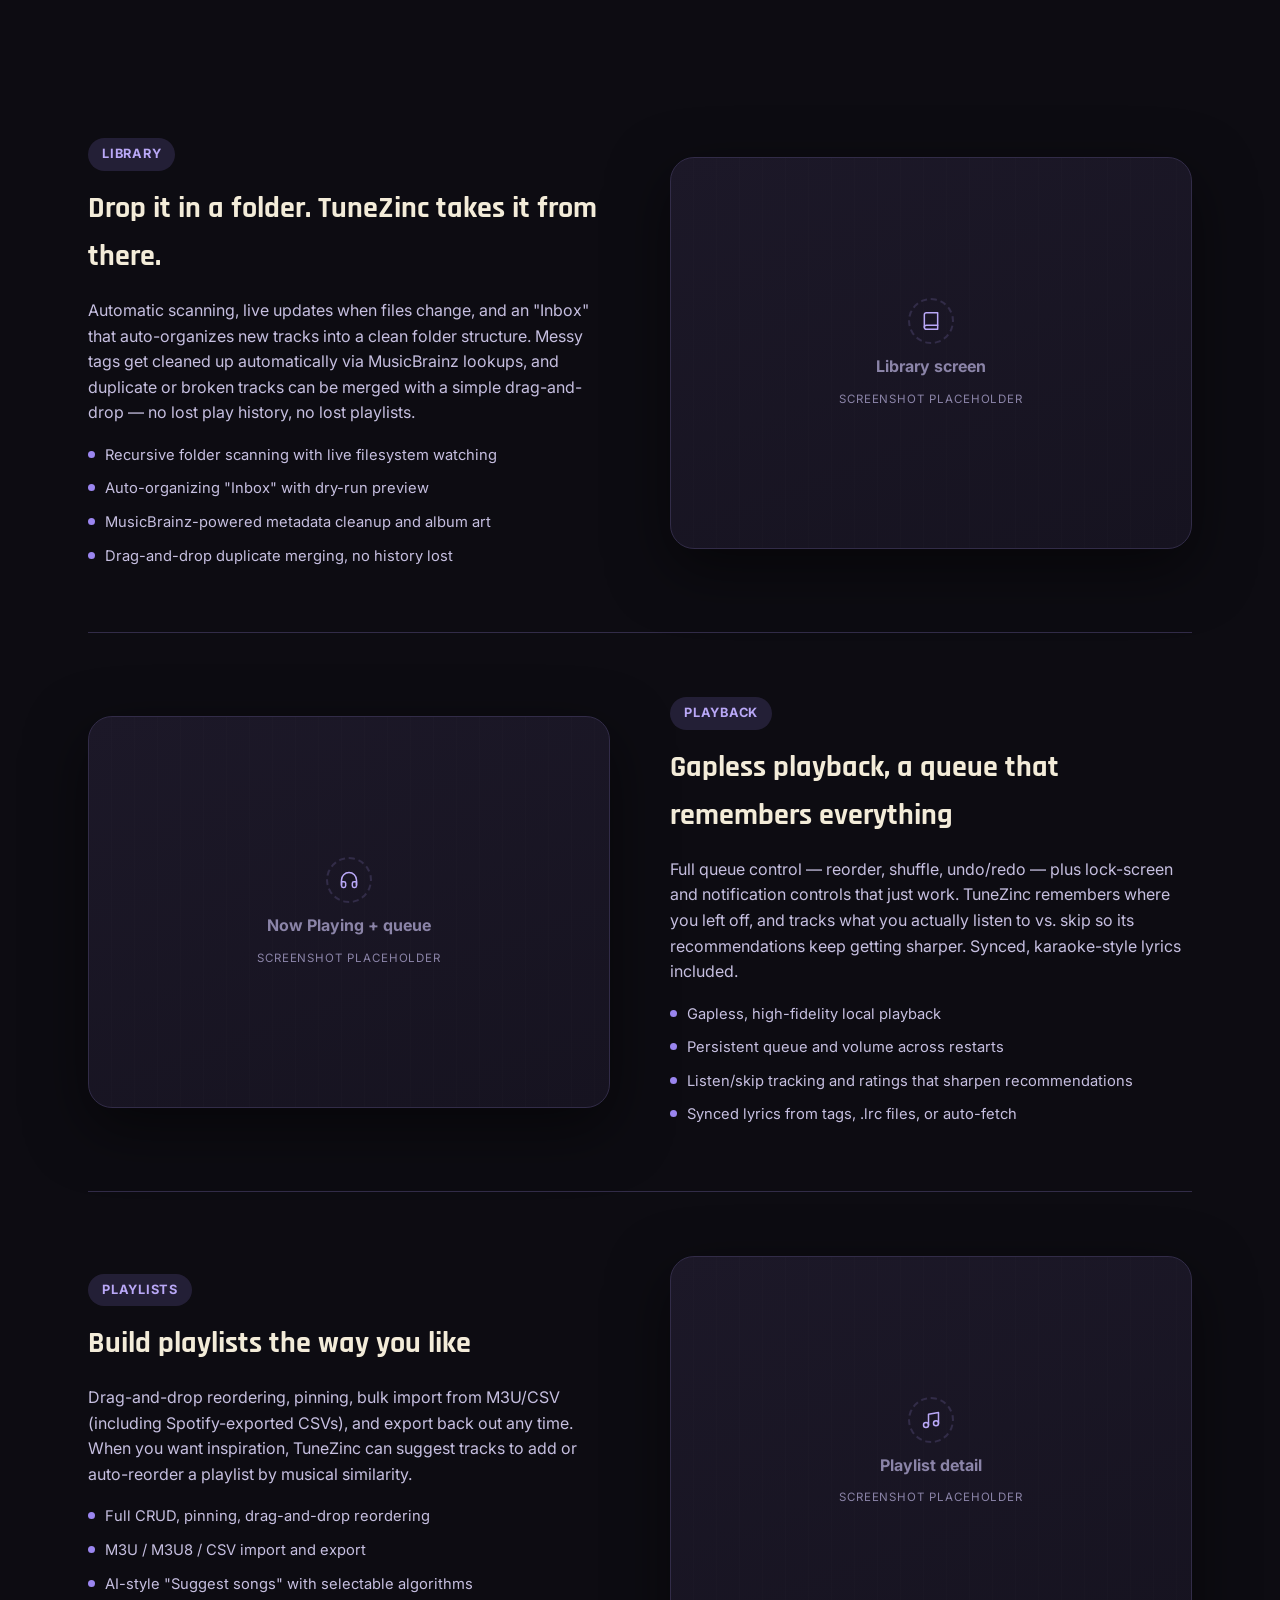
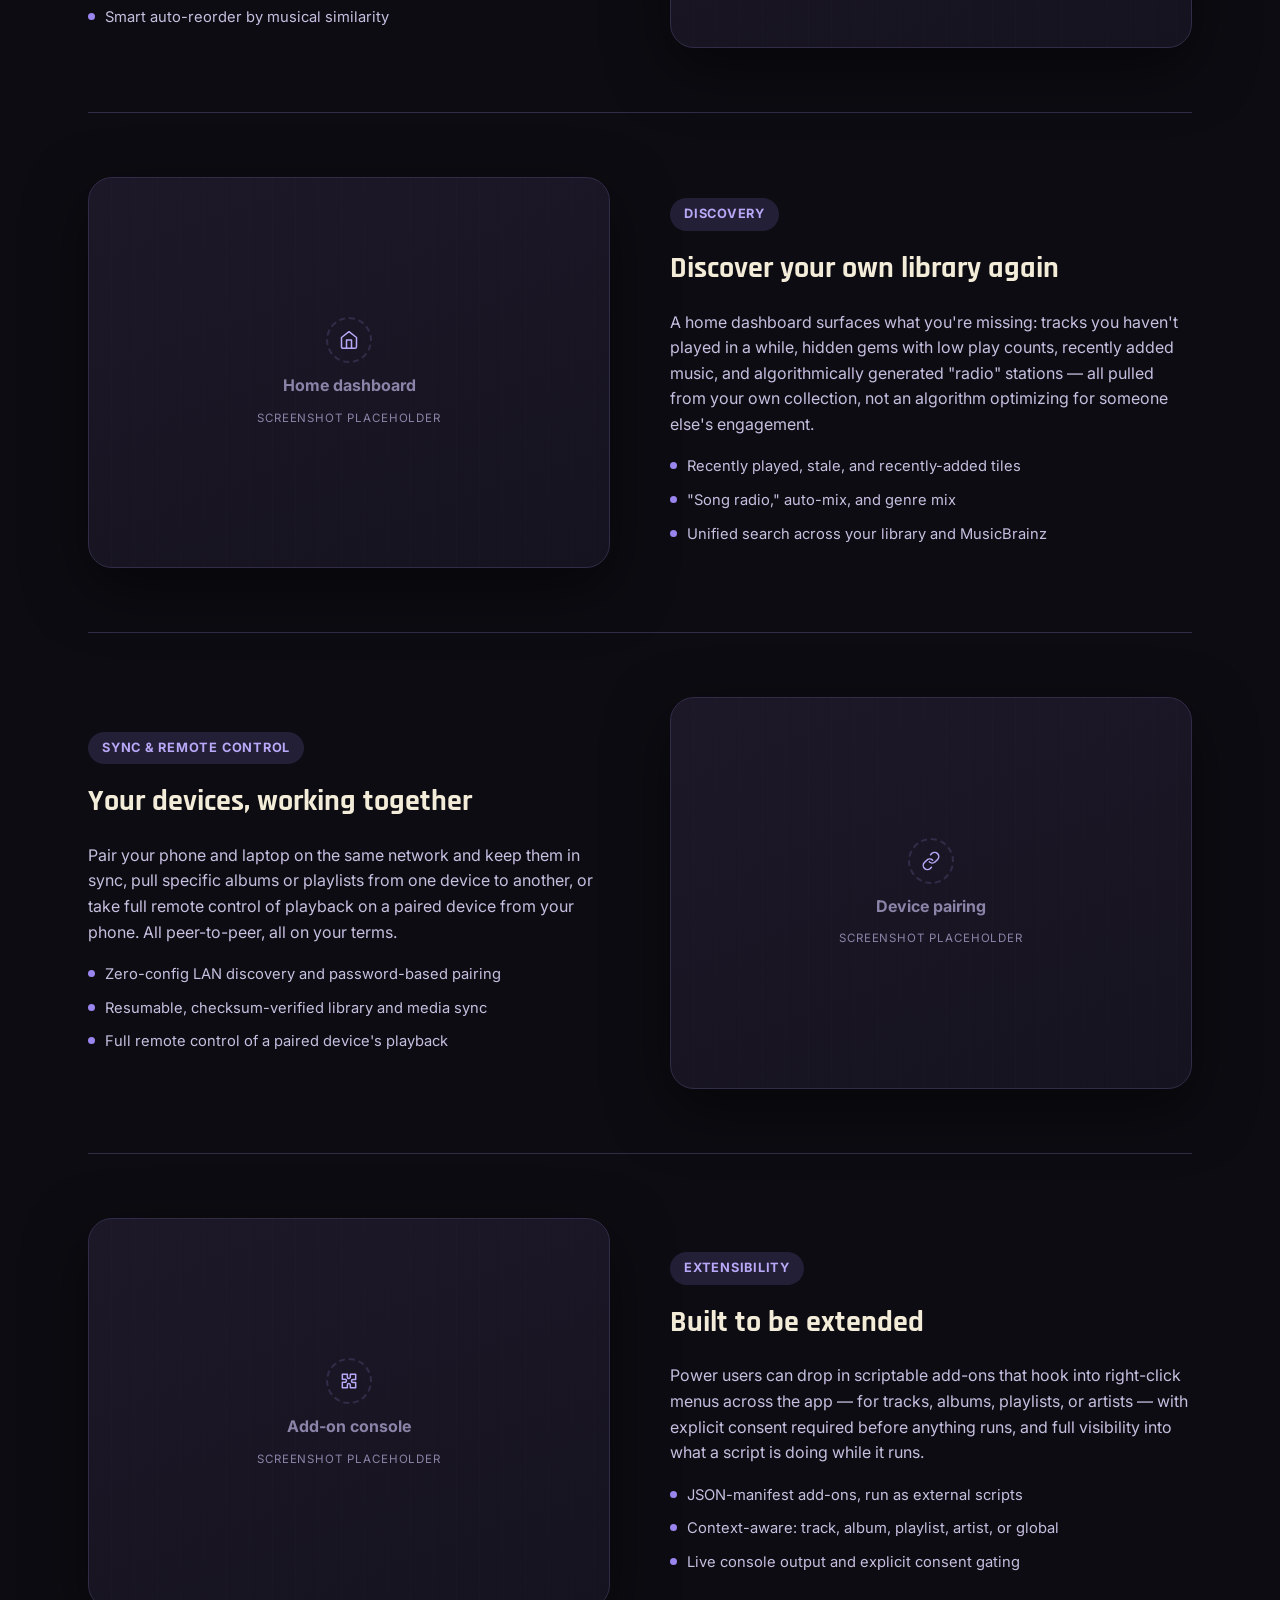
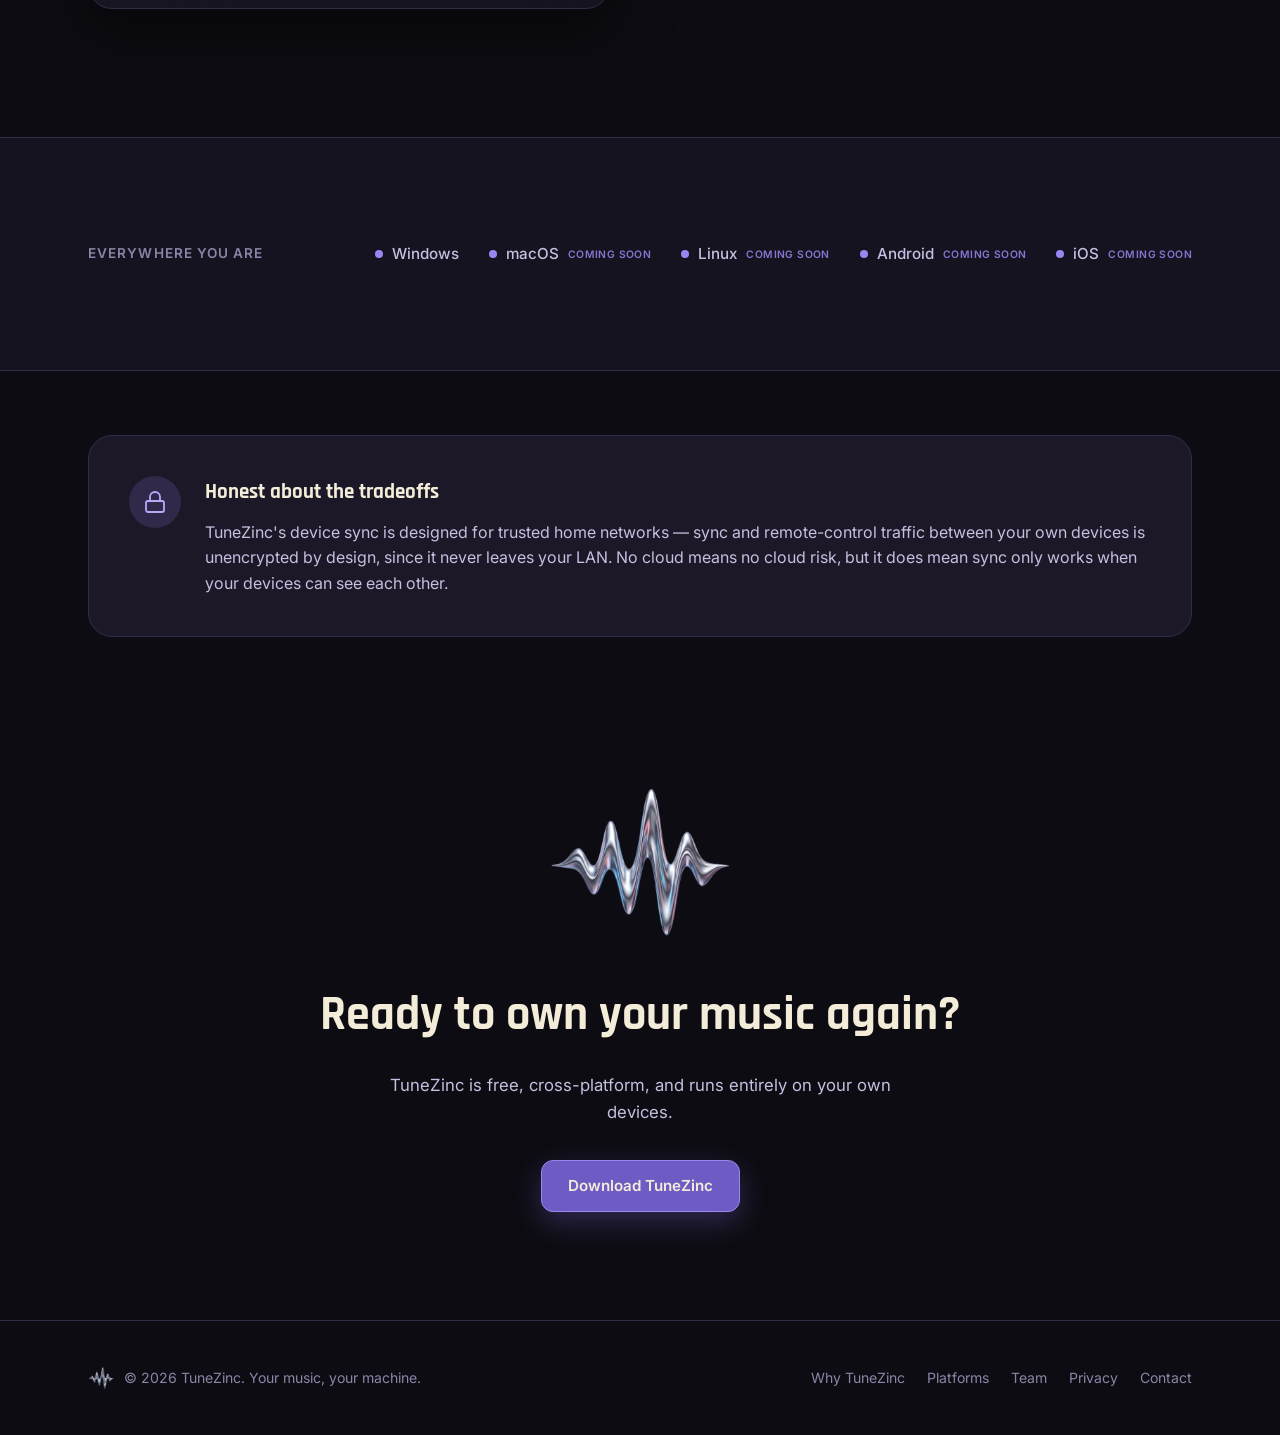
==== commit 373a73d9: "Update logo" ====
--- a/index.html
+++ b/index.html
@@ -5,7 +5,7 @@
 <meta name="viewport" content="width=device-width, initial-scale=1.0" />
 <title>TuneZinc — Your music. Your machine.</title>
 <meta name="description" content="TuneZinc is a local-first, high-fidelity music player for Windows, macOS, Linux, Android and iOS. Full local library, smart recommendations, and cross-device sync — nothing sent to the cloud." />
-<link rel="icon" href="assets/logo/logo%20-%20100.png" />
+<link rel="icon" href="assets/logo/app_icon_32.png" />
 <link rel="preconnect" href="https://fonts.googleapis.com">
 <link href="https://fonts.googleapis.com/css2?family=Space+Grotesk:wght@500;600;700&family=Rajdhani:wght@500;600;700&family=Inter:wght@400;500;600;700&display=swap" rel="stylesheet">
 <link rel="stylesheet" href="styles.css" />
@@ -257,7 +257,7 @@
 
 <section class="cta-band" id="cta">
   <div class="wrap">
-    <img class="cta-logo" src="assets/logo/logo%20-%20400.png" alt="TuneZinc" />
+    <img class="cta-logo" src="assets/logo/app_icon_512.png" alt="TuneZinc" />
     <h2>Ready to own your music again?</h2>
     <p>TuneZinc is free, cross-platform, and runs entirely on your own devices.</p>
     <div class="hero-actions">
--- a/styles.css
+++ b/styles.css
@@ -674,6 +674,60 @@
   }
 }
 
+/* ---------- Contact form ---------- */
+.contact-form {
+  max-width: 560px;
+  margin: 0 auto;
+  background: var(--bg-card);
+  border: 1px solid var(--border);
+  border-radius: var(--radius-md);
+  padding: 44px 48px;
+  display: flex;
+  flex-direction: column;
+  gap: 22px;
+}
+
+.form-field {
+  display: flex;
+  flex-direction: column;
+  gap: 8px;
+}
+
+.form-field label {
+  color: var(--text-dim);
+  font-size: 0.9rem;
+  font-weight: 600;
+}
+
+.form-field input,
+.form-field textarea {
+  background: var(--bg-raised);
+  border: 1px solid var(--border);
+  border-radius: var(--radius-sm);
+  padding: 12px 14px;
+  color: var(--text);
+  font-family: var(--font-body);
+  font-size: 0.95rem;
+  resize: vertical;
+  transition: border-color 0.2s ease;
+}
+
+.form-field input:focus,
+.form-field textarea:focus {
+  outline: none;
+  border-color: var(--violet);
+}
+
+.contact-form .btn {
+  align-self: flex-start;
+}
+
+@media (max-width: 700px) {
+  .contact-form {
+    padding: 32px 22px;
+  }
+}
+
 /* ---------- Platform strip ---------- */
 .platform-strip {
   background: var(--bg-raised);
@@ -773,7 +827,7 @@
 
 .cta-logo {
   width: 180px;
-  aspect-ratio: 2064 / 1180;
+  aspect-ratio: 1 / 1;
   object-fit: cover;
   object-position: center;
   margin: 0 auto 24px;
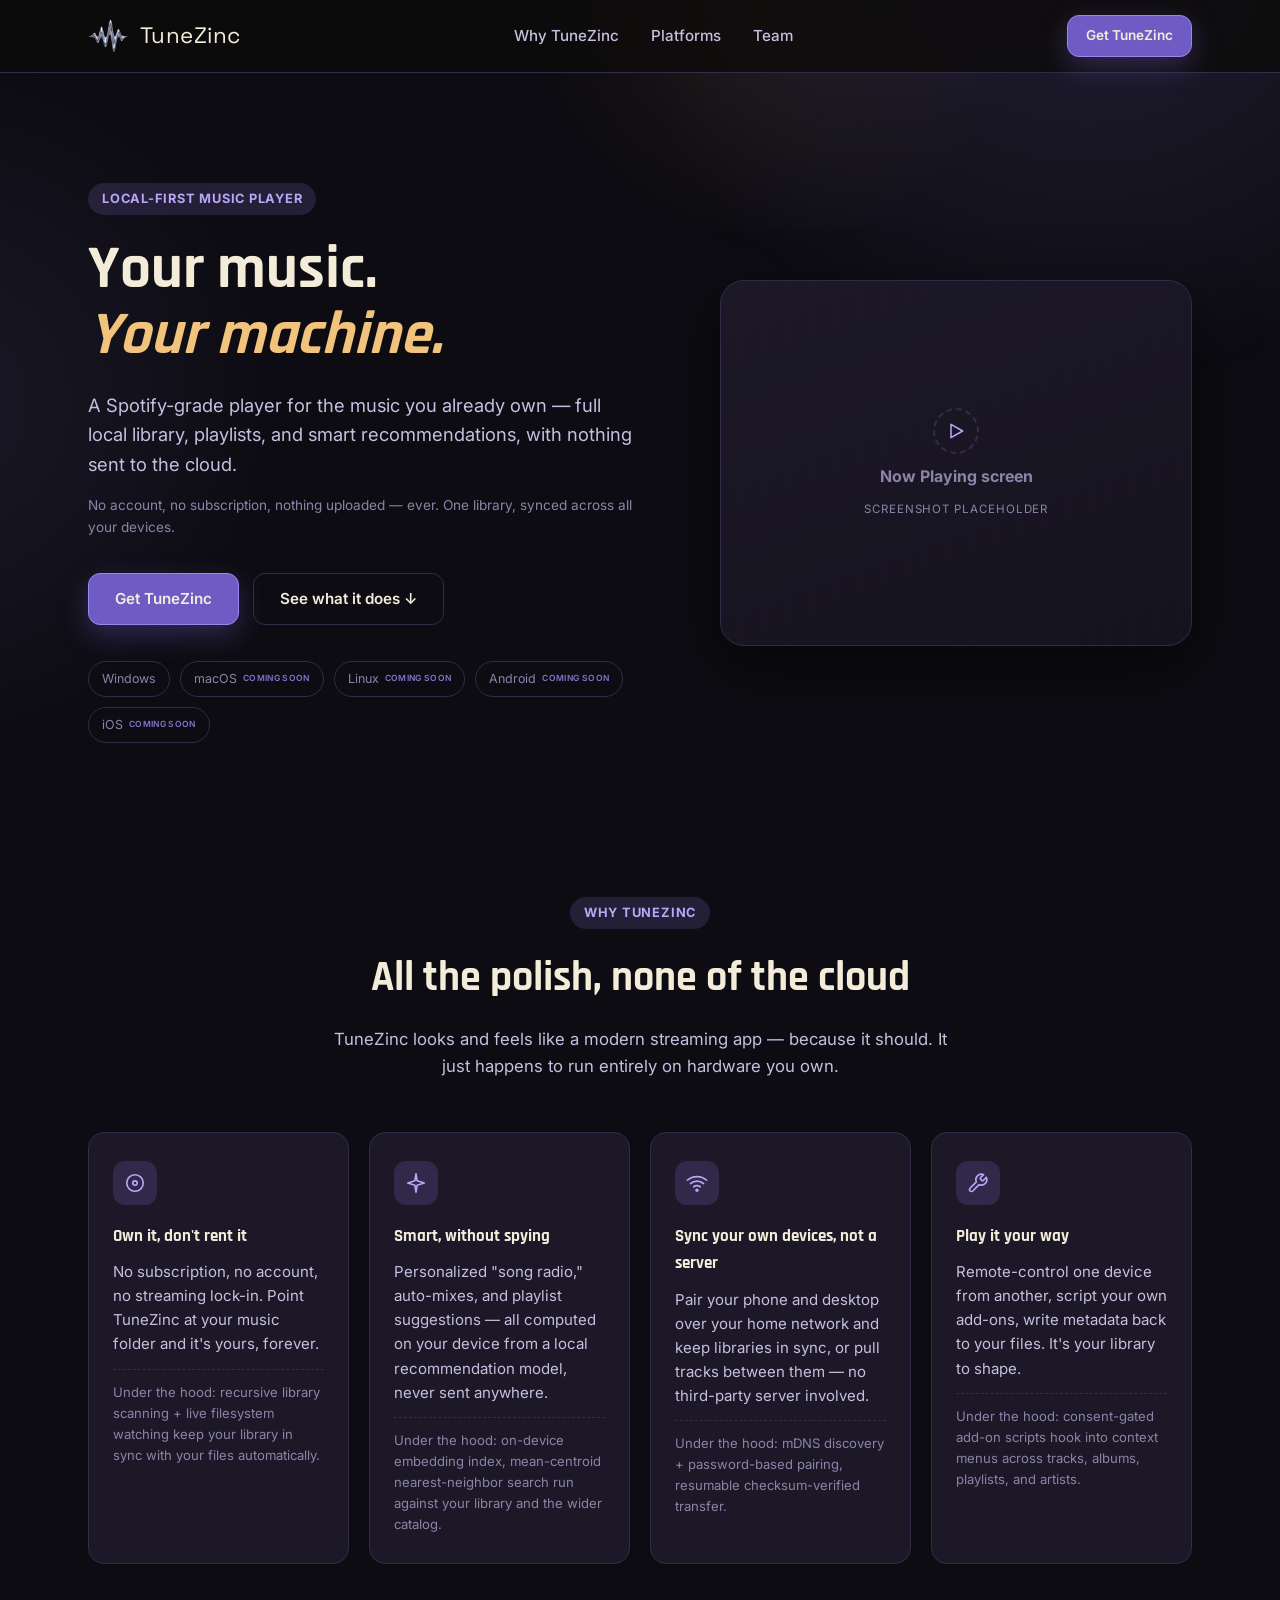
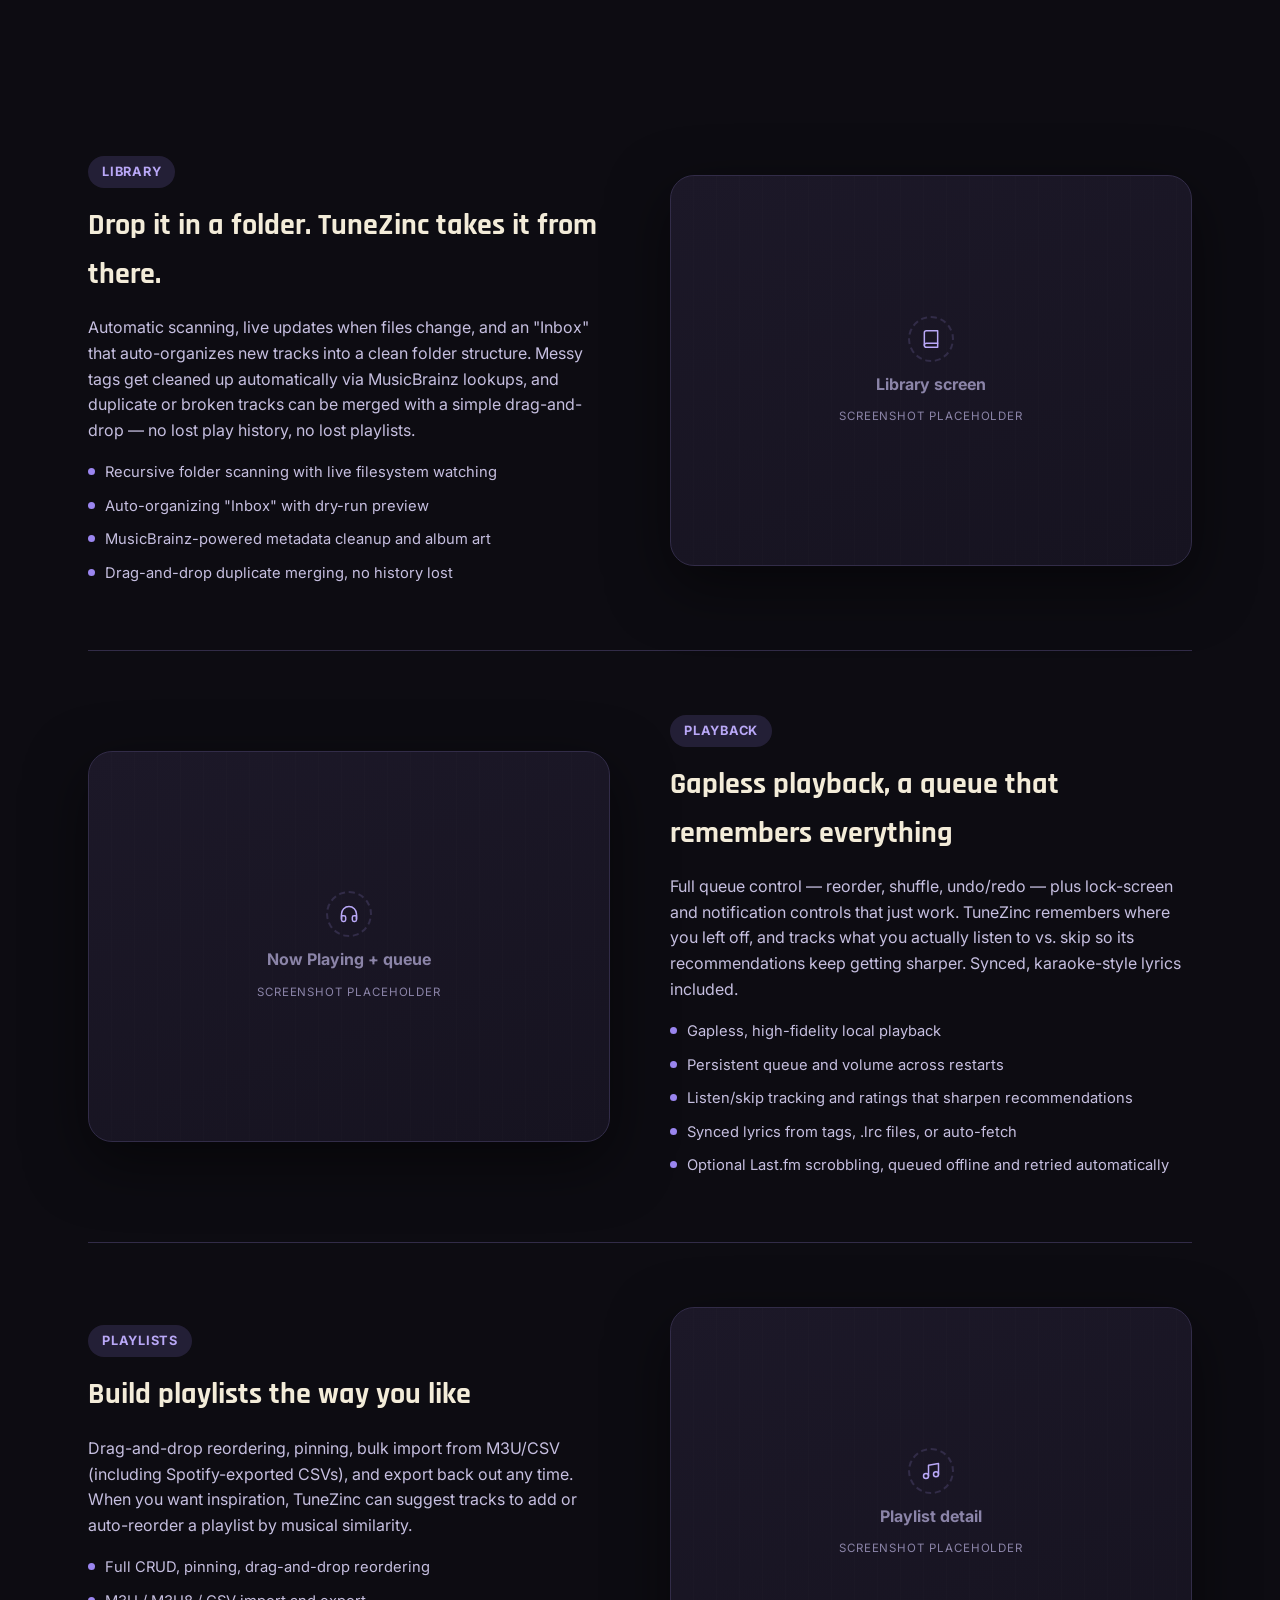
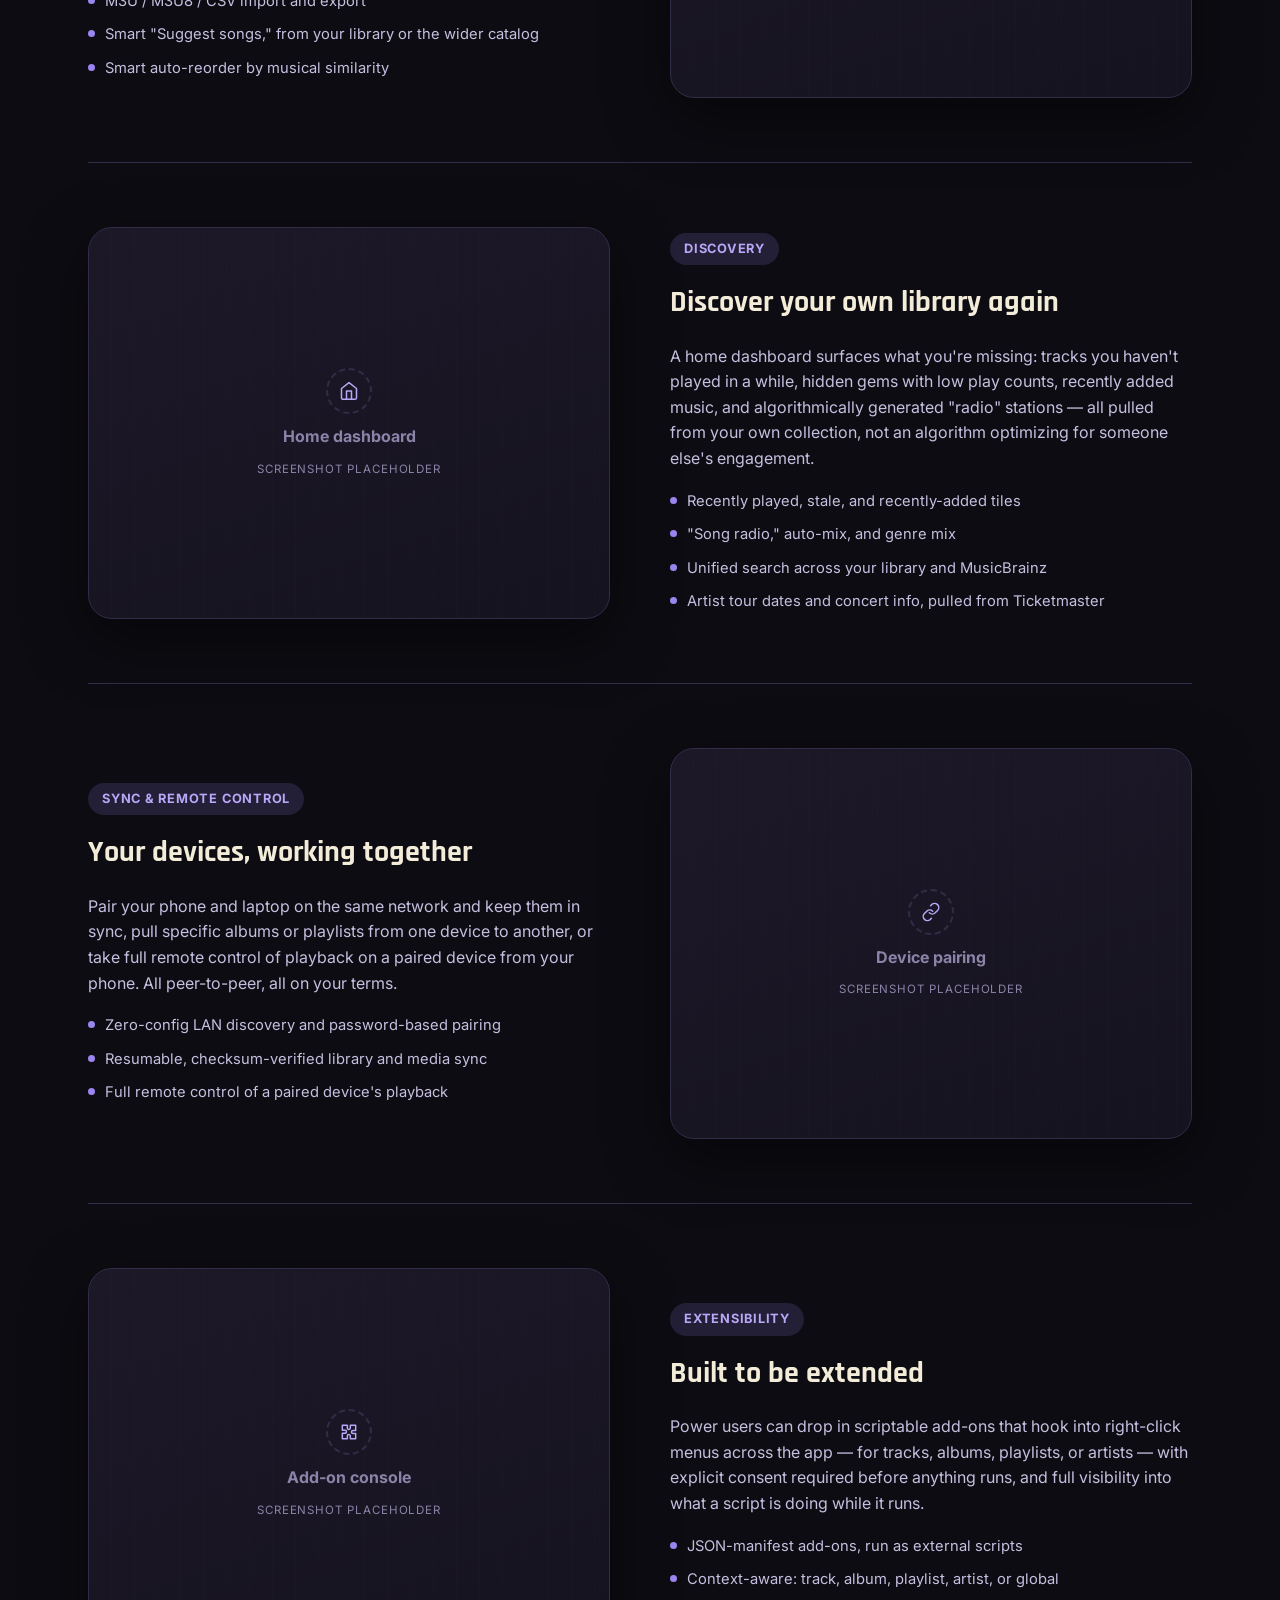
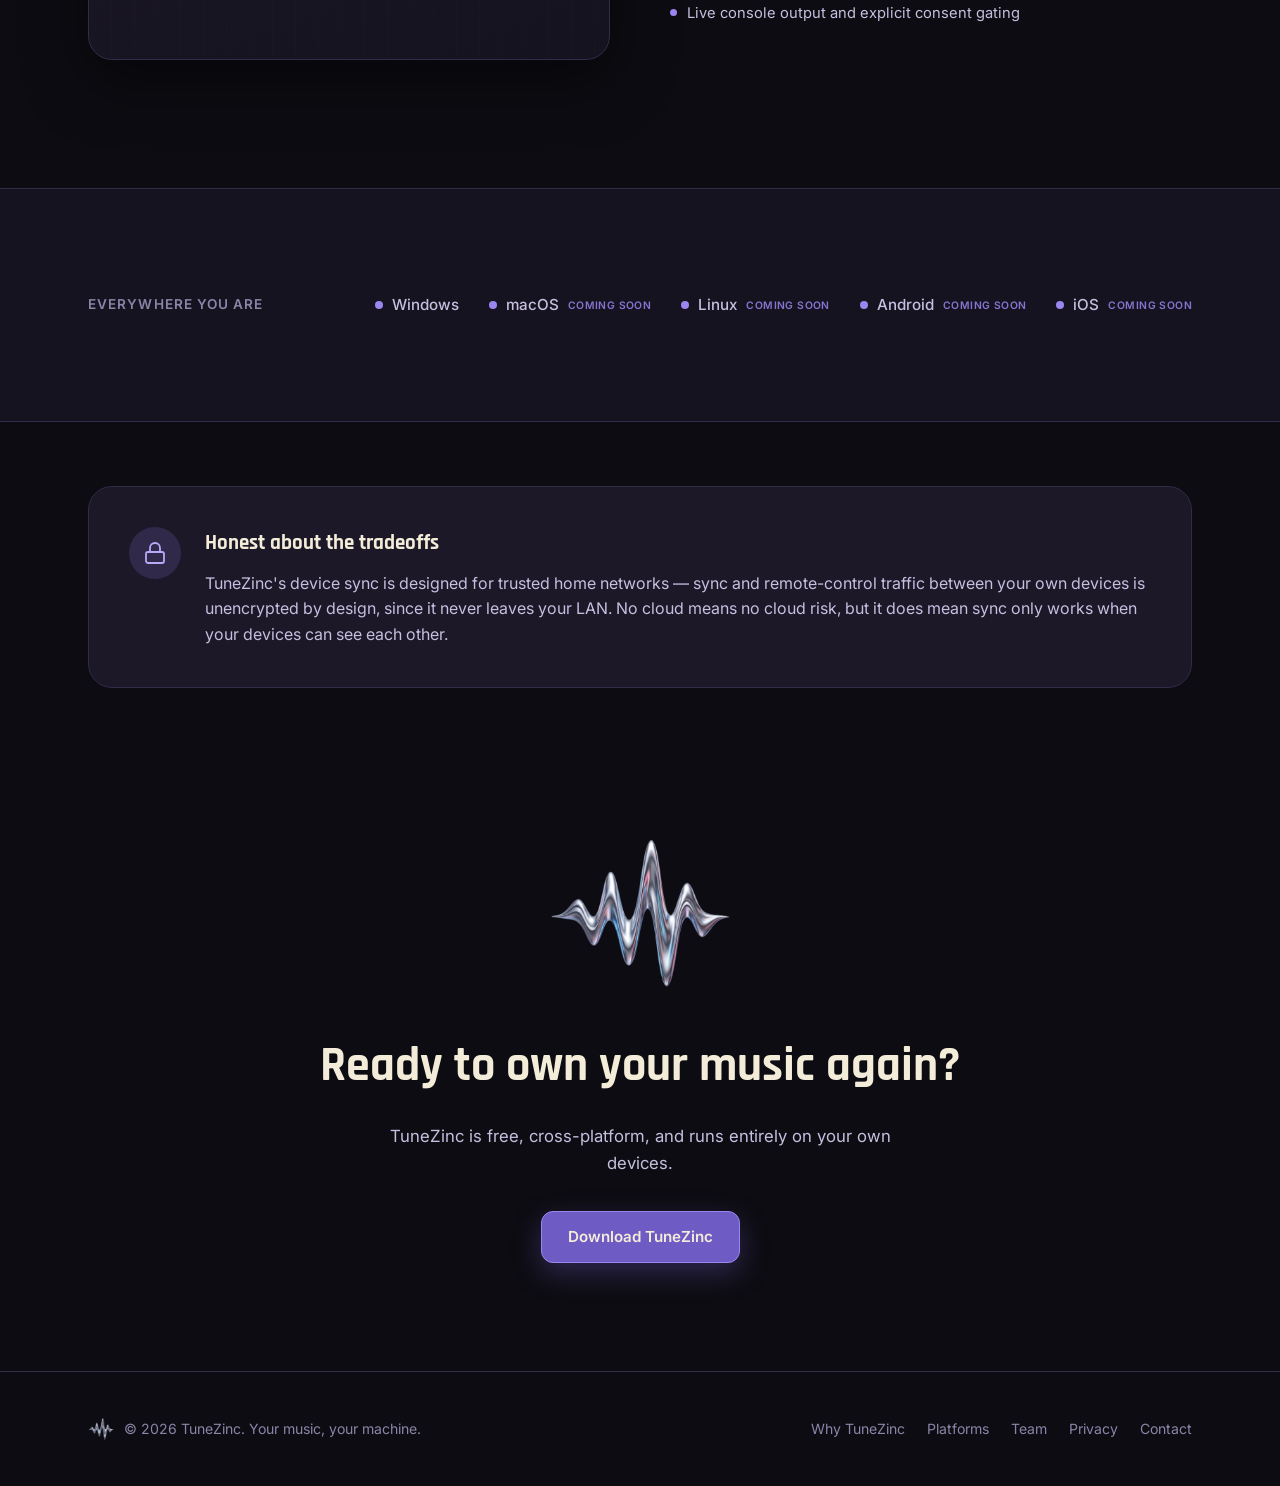
==== commit 277b502b: "Updated features" ====
--- a/index.html
+++ b/index.html
@@ -67,7 +67,7 @@
         </div>
         <h3>Smart, without spying</h3>
         <p>Personalized "song radio," auto-mixes, and playlist suggestions — all computed on your device from a local recommendation model, never sent anywhere.</p>
-        <p class="tech-note">Under the hood: on-device embedding index with selectable match-quality passes (Fast / Medium / Full).</p>
+        <p class="tech-note">Under the hood: on-device embedding index, mean-centroid nearest-neighbor search run against your library and the wider catalog.</p>
       </div>
       <div class="why-card reveal">
         <div class="icon">
@@ -124,6 +124,7 @@
           <li>Persistent queue and volume across restarts</li>
           <li>Listen/skip tracking and ratings that sharpen recommendations</li>
           <li>Synced lyrics from tags, .lrc files, or auto-fetch</li>
+          <li>Optional Last.fm scrobbling, queued offline and retried automatically</li>
         </ul>
       </div>
       <div class="shot-placeholder feature-shot">
@@ -145,7 +146,7 @@
         <ul>
           <li>Full CRUD, pinning, drag-and-drop reordering</li>
           <li>M3U / M3U8 / CSV import and export</li>
-          <li>AI-style "Suggest songs" with selectable algorithms</li>
+          <li>Smart "Suggest songs," from your library or the wider catalog</li>
           <li>Smart auto-reorder by musical similarity</li>
         </ul>
       </div>
@@ -169,6 +170,7 @@
           <li>Recently played, stale, and recently-added tiles</li>
           <li>"Song radio," auto-mix, and genre mix</li>
           <li>Unified search across your library and MusicBrainz</li>
+          <li>Artist tour dates and concert info, pulled from Ticketmaster</li>
         </ul>
       </div>
       <div class="shot-placeholder feature-shot">
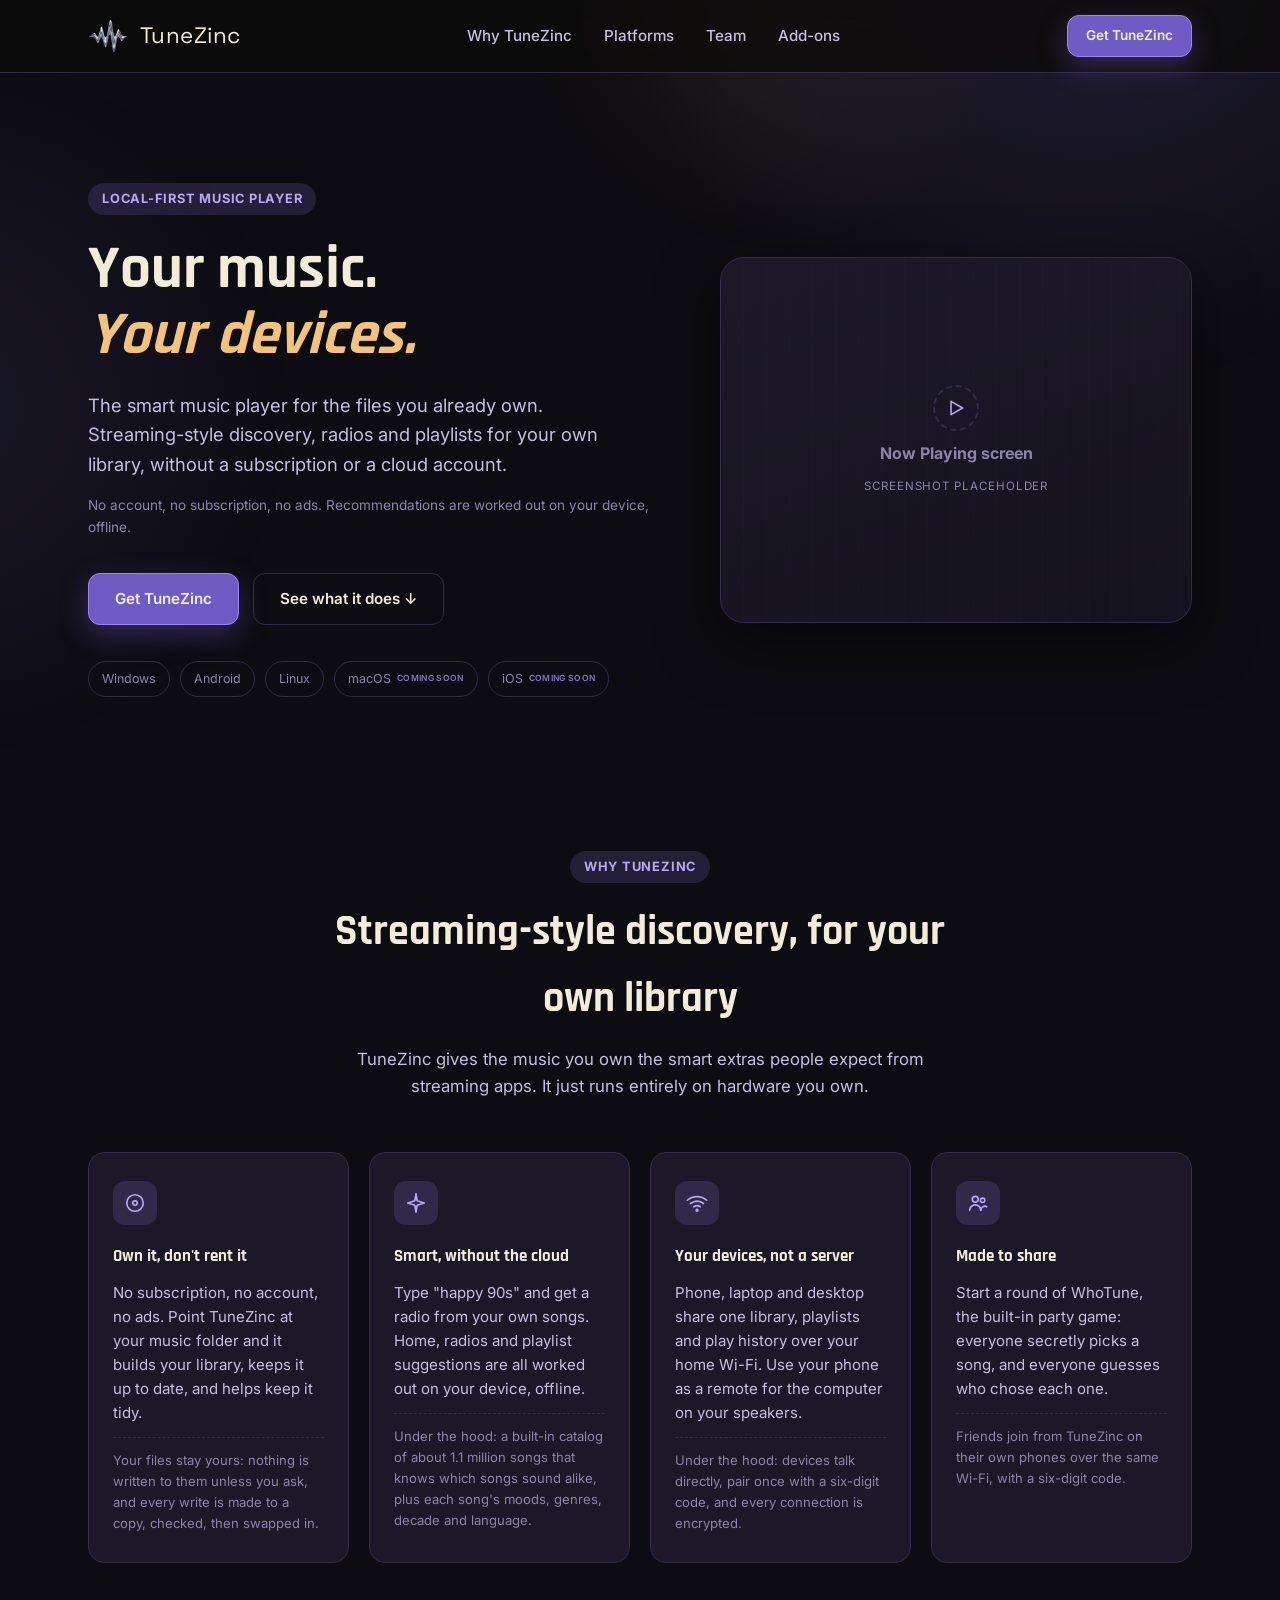
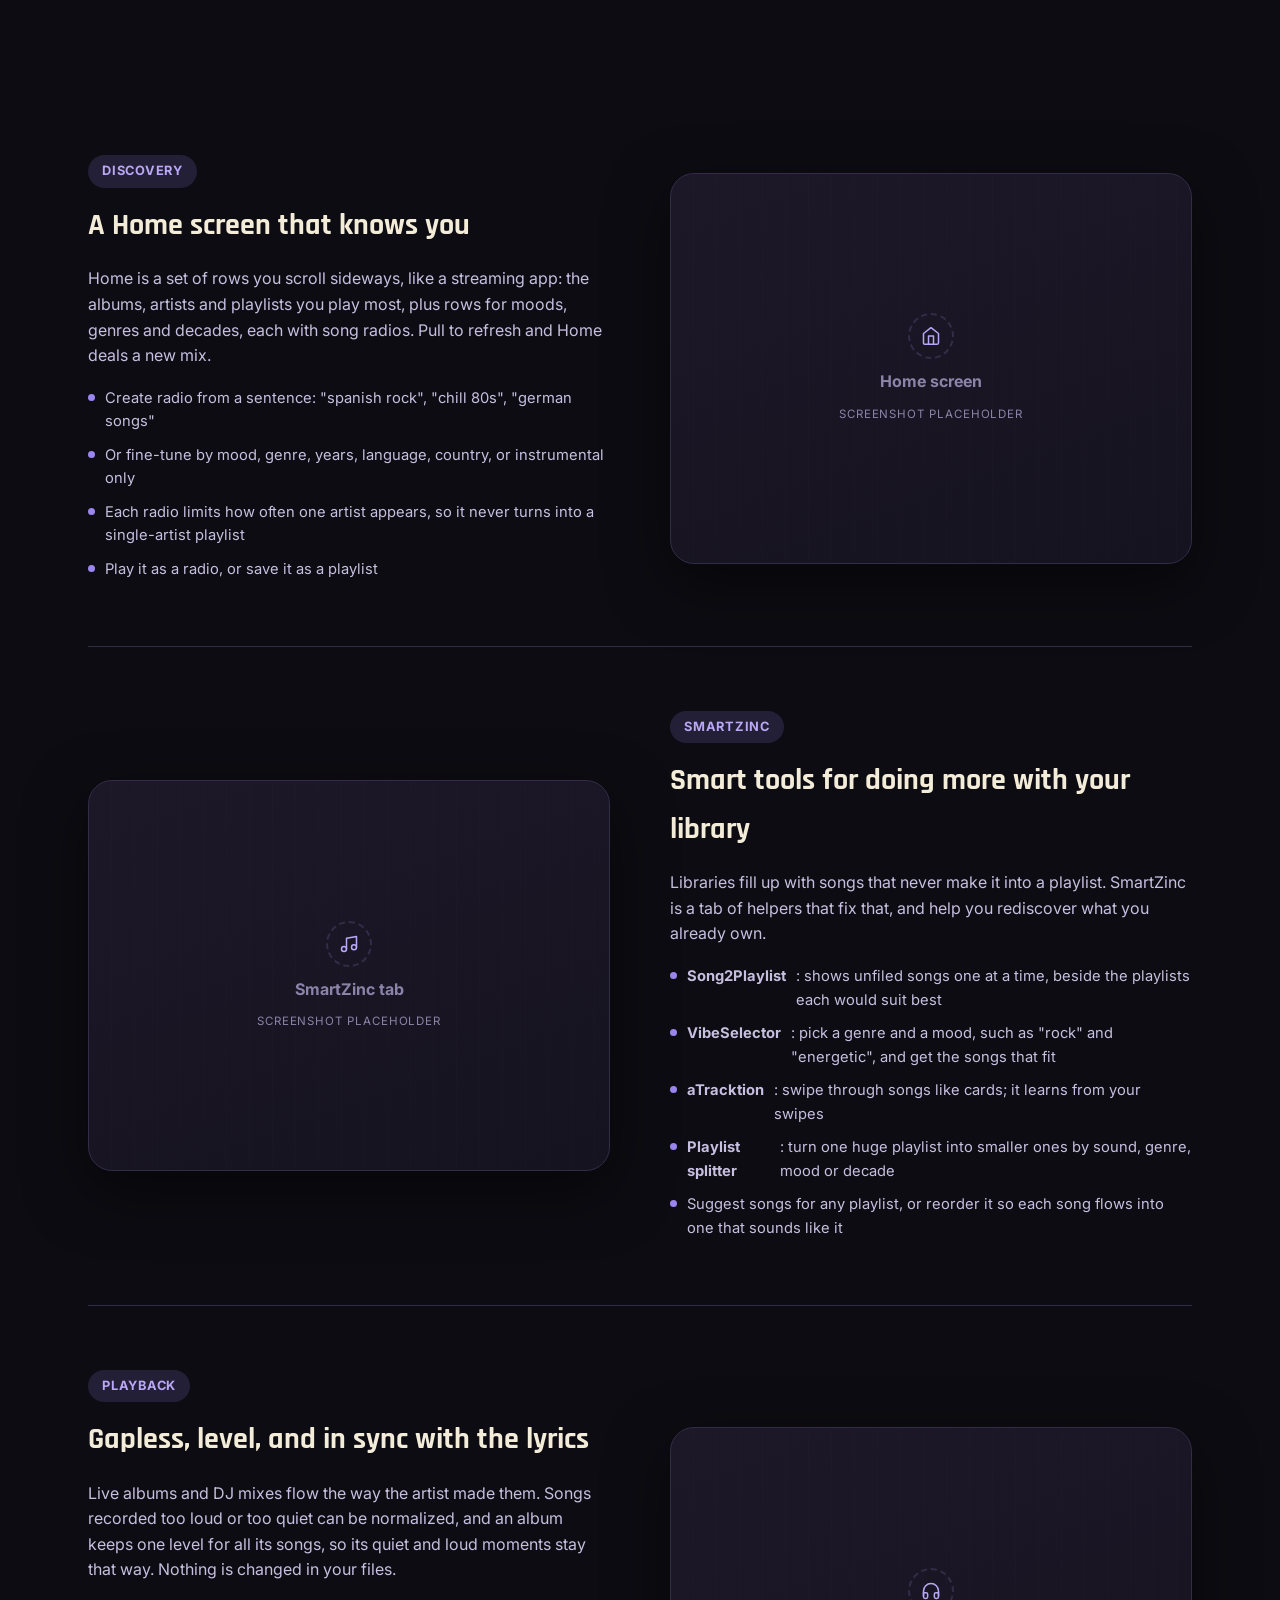
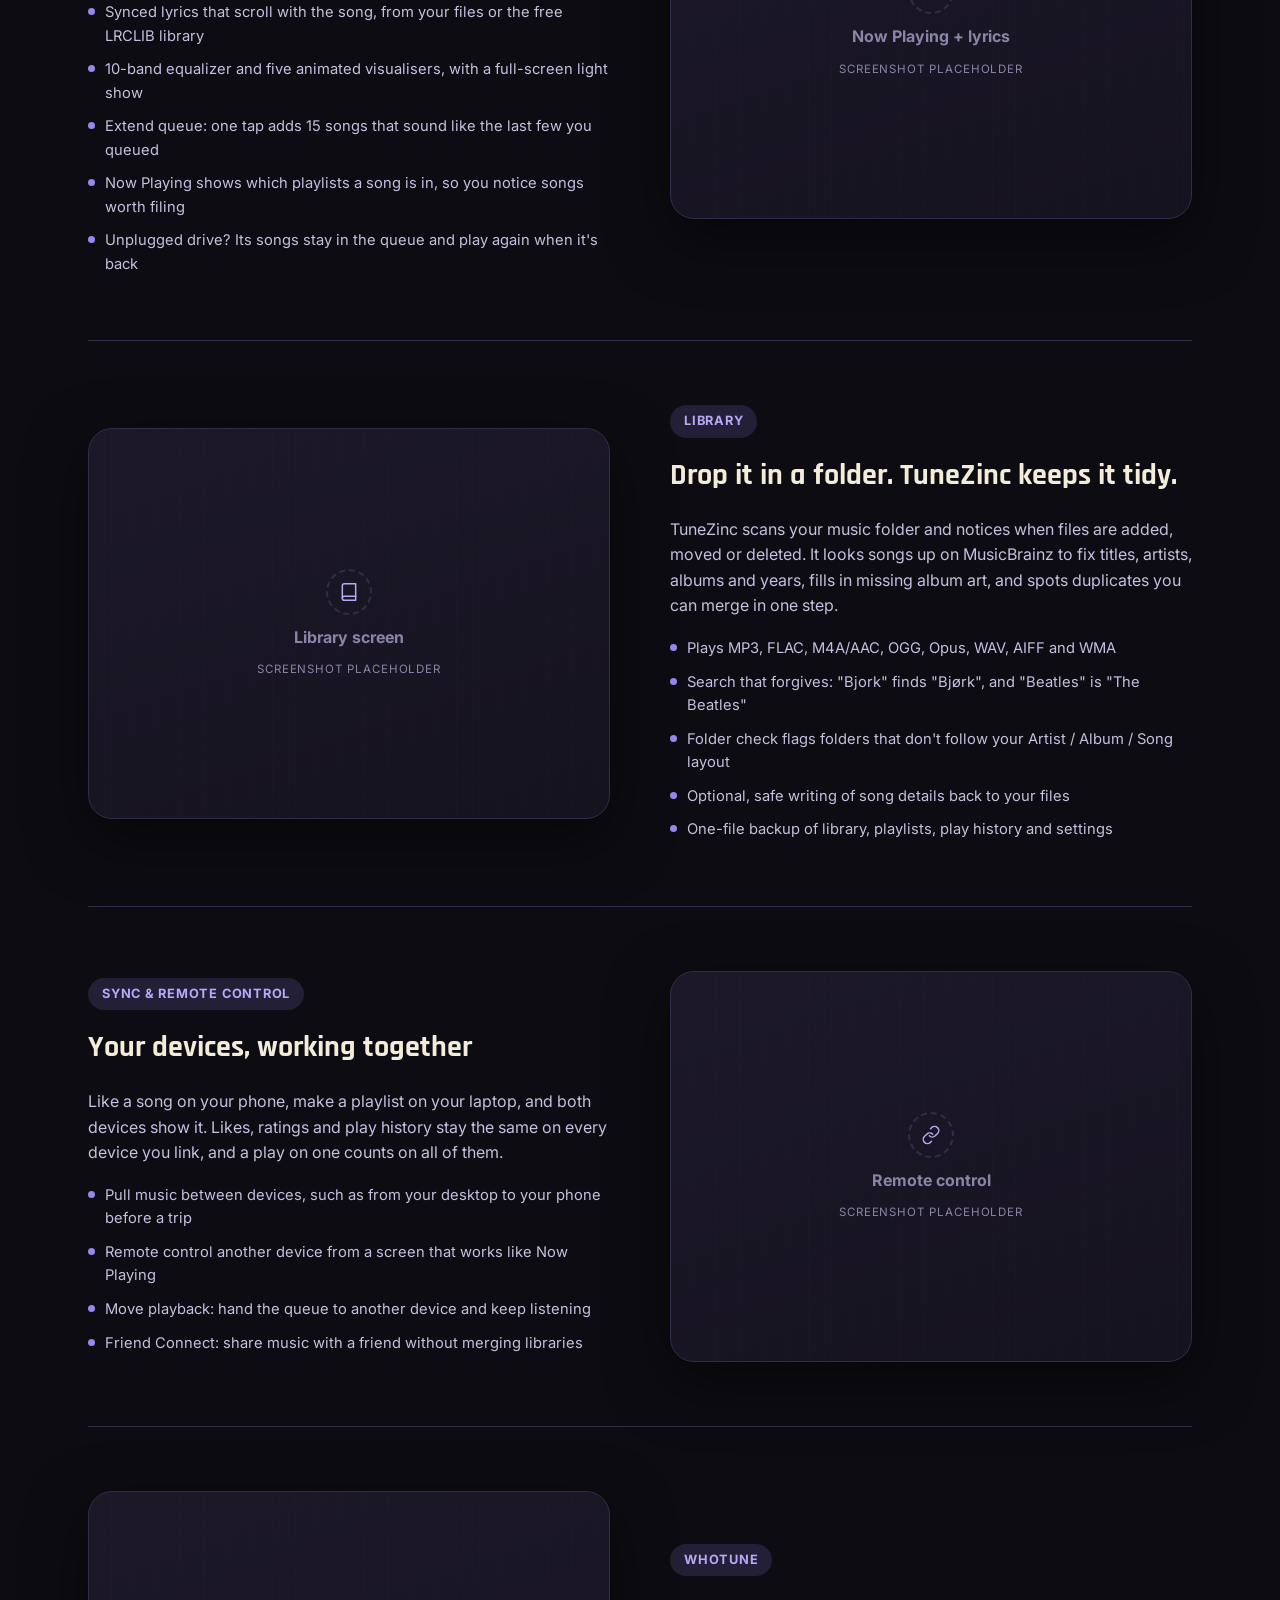
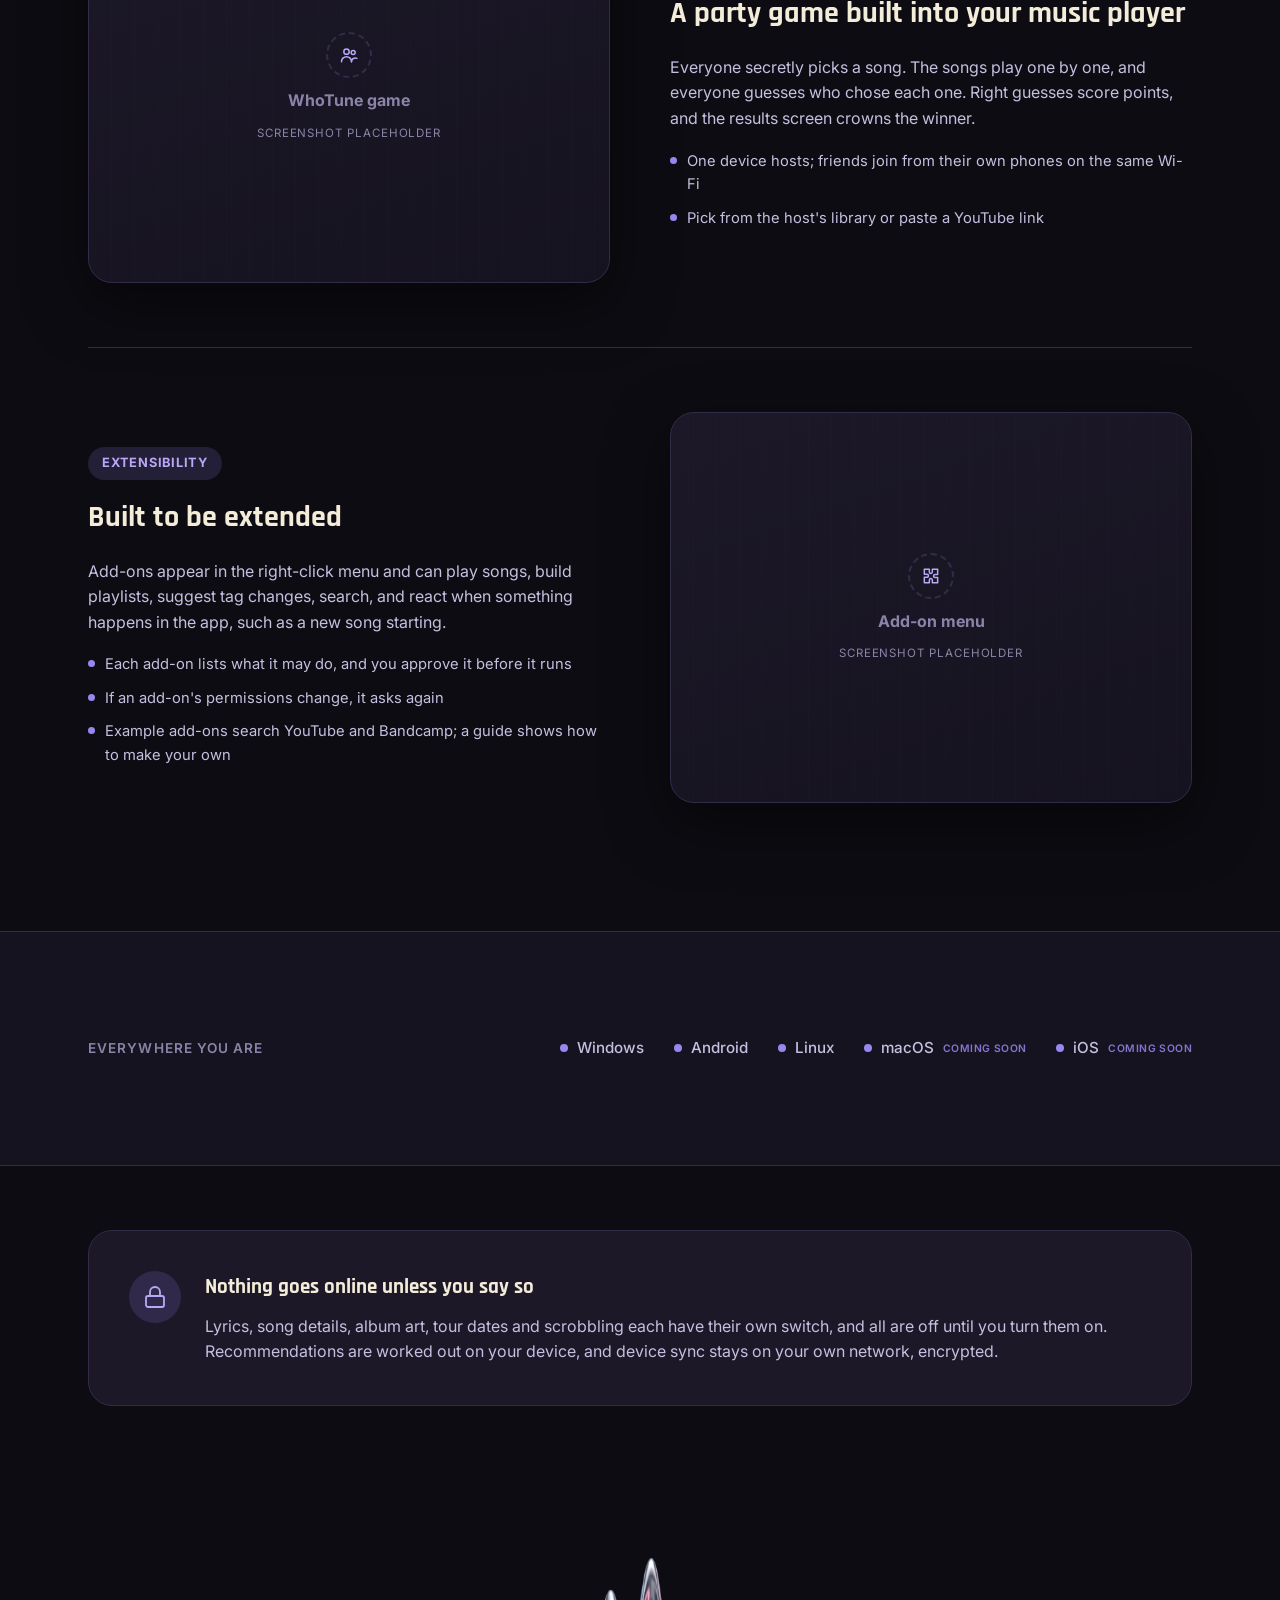
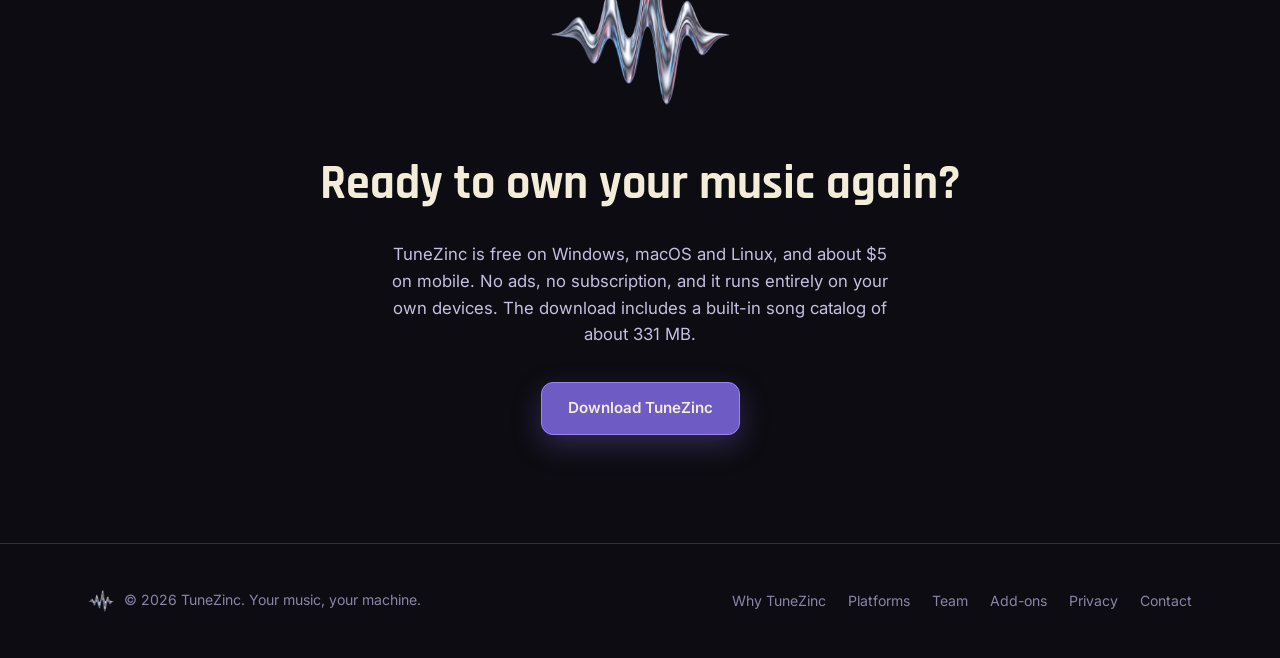
==== commit 22066148: "Update for all new features" ====
--- a/index.html
+++ b/index.html
@@ -3,8 +3,8 @@
 <head>
 <meta charset="UTF-8" />
 <meta name="viewport" content="width=device-width, initial-scale=1.0" />
-<title>TuneZinc — Your music. Your machine.</title>
-<meta name="description" content="TuneZinc is a local-first, high-fidelity music player for Windows, macOS, Linux, Android and iOS. Full local library, smart recommendations, and cross-device sync — nothing sent to the cloud." />
+<title>TuneZinc — Your music. Your devices.</title>
+<meta name="description" content="TuneZinc is the smart music player for the files you already own. Streaming-style discovery, radios and encrypted device sync on Windows, Android and Linux, with no subscription or cloud account." />
 <link rel="icon" href="assets/logo/app_icon_32.png" />
 <link rel="preconnect" href="https://fonts.googleapis.com">
 <link href="https://fonts.googleapis.com/css2?family=Space+Grotesk:wght@500;600;700&family=Rajdhani:wght@500;600;700&family=Inter:wght@400;500;600;700&display=swap" rel="stylesheet">
@@ -18,18 +18,18 @@
   <div class="wrap">
     <div class="hero-copy">
       <span class="eyebrow">Local-first music player</span>
-      <h1>Your music.<br /><em>Your machine.</em></h1>
-      <p class="lead">A Spotify-grade player for the music you already own — full local library, playlists, and smart recommendations, with nothing sent to the cloud.</p>
-      <p class="tech-aside">No account, no subscription, nothing uploaded — ever. One library, synced across all your devices.</p>
+      <h1>Your music.<br /><em>Your devices.</em></h1>
+      <p class="lead">The smart music player for the files you already own. Streaming-style discovery, radios and playlists for your own library, without a subscription or a cloud account.</p>
+      <p class="tech-aside">No account, no subscription, no ads. Recommendations are worked out on your device, offline.</p>
       <div class="hero-actions">
         <a class="btn btn-primary" href="#cta">Get TuneZinc</a>
         <a class="btn btn-ghost" href="#why">See what it does ↓</a>
       </div>
       <div class="platform-badges">
         <span class="badge">Windows</span>
+        <span class="badge">Android</span>
+        <span class="badge">Linux</span>
         <span class="badge">macOS <em class="soon">Coming soon</em></span>
-        <span class="badge">Linux <em class="soon">Coming soon</em></span>
-        <span class="badge">Android <em class="soon">Coming soon</em></span>
         <span class="badge">iOS <em class="soon">Coming soon</em></span>
       </div>
     </div>
@@ -49,8 +49,8 @@
   <div class="wrap">
     <div class="section-head reveal">
       <span class="eyebrow">Why TuneZinc</span>
-      <h2>All the polish, none of the cloud</h2>
-      <p>TuneZinc looks and feels like a modern streaming app — because it should. It just happens to run entirely on hardware you own.</p>
+      <h2>Streaming-style discovery, for your own library</h2>
+      <p>TuneZinc gives the music you own the smart extras people expect from streaming apps. It just runs entirely on hardware you own.</p>
     </div>
     <div class="why-grid">
       <div class="why-card reveal">
@@ -58,32 +58,32 @@
           <svg viewBox="0 0 24 24" fill="none" stroke="currentColor" stroke-width="1.8" stroke-linecap="round" stroke-linejoin="round"><circle cx="12" cy="12" r="9"/><circle cx="12" cy="12" r="2.4"/></svg>
         </div>
         <h3>Own it, don't rent it</h3>
-        <p>No subscription, no account, no streaming lock-in. Point TuneZinc at your music folder and it's yours, forever.</p>
-        <p class="tech-note">Under the hood: recursive library scanning + live filesystem watching keep your library in sync with your files automatically.</p>
+        <p>No subscription, no account, no ads. Point TuneZinc at your music folder and it builds your library, keeps it up to date, and helps keep it tidy.</p>
+        <p class="tech-note">Your files stay yours: nothing is written to them unless you ask, and every write is made to a copy, checked, then swapped in.</p>
       </div>
       <div class="why-card reveal">
         <div class="icon">
           <svg viewBox="0 0 24 24" fill="none" stroke="currentColor" stroke-width="1.8" stroke-linecap="round" stroke-linejoin="round"><path d="M12 2 13.2 9.5 21 12 13.2 14.5 12 22 10.8 14.5 3 12 10.8 9.5 12 2Z"/></svg>
         </div>
-        <h3>Smart, without spying</h3>
-        <p>Personalized "song radio," auto-mixes, and playlist suggestions — all computed on your device from a local recommendation model, never sent anywhere.</p>
-        <p class="tech-note">Under the hood: on-device embedding index, mean-centroid nearest-neighbor search run against your library and the wider catalog.</p>
+        <h3>Smart, without the cloud</h3>
+        <p>Type "happy 90s" and get a radio from your own songs. Home, radios and playlist suggestions are all worked out on your device, offline.</p>
+        <p class="tech-note">Under the hood: a built-in catalog of about 1.1 million songs that knows which songs sound alike, plus each song's moods, genres, decade and language.</p>
       </div>
       <div class="why-card reveal">
         <div class="icon">
           <svg viewBox="0 0 24 24" fill="none" stroke="currentColor" stroke-width="1.8" stroke-linecap="round" stroke-linejoin="round"><path d="M5 12.55a11 11 0 0 1 14.08 0"/><path d="M1.42 9a16 16 0 0 1 21.16 0"/><path d="M8.53 16.11a6 6 0 0 1 6.95 0"/><circle cx="12" cy="20" r="1"/></svg>
         </div>
-        <h3>Sync your own devices, not a server</h3>
-        <p>Pair your phone and desktop over your home network and keep libraries in sync, or pull tracks between them — no third-party server involved.</p>
-        <p class="tech-note">Under the hood: mDNS discovery + password-based pairing, resumable checksum-verified transfer.</p>
-      </div>
-      <div class="why-card reveal">
-        <div class="icon">
-          <svg viewBox="0 0 24 24" fill="none" stroke="currentColor" stroke-width="1.8" stroke-linecap="round" stroke-linejoin="round"><path d="M14.7 6.3a1 1 0 0 0 0 1.4l1.6 1.6a1 1 0 0 0 1.4 0l3.4-3.4a6 6 0 0 1-7.9 7.9l-6.9 6.9a2.1 2.1 0 0 1-3-3l6.9-6.9a6 6 0 0 1 7.9-7.9l-3.4 3.4Z"/></svg>
-        </div>
-        <h3>Play it your way</h3>
-        <p>Remote-control one device from another, script your own add-ons, write metadata back to your files. It's your library to shape.</p>
-        <p class="tech-note">Under the hood: consent-gated add-on scripts hook into context menus across tracks, albums, playlists, and artists.</p>
+        <h3>Your devices, not a server</h3>
+        <p>Phone, laptop and desktop share one library, playlists and play history over your home Wi-Fi. Use your phone as a remote for the computer on your speakers.</p>
+        <p class="tech-note">Under the hood: devices talk directly, pair once with a six-digit code, and every connection is encrypted.</p>
+      </div>
+      <div class="why-card reveal">
+        <div class="icon">
+          <svg viewBox="0 0 24 24" fill="none" stroke="currentColor" stroke-width="1.8" stroke-linecap="round" stroke-linejoin="round"><circle cx="9" cy="8" r="3.2"/><circle cx="17" cy="9" r="2.4"/><path d="M3 20a6 6 0 0 1 12 0"/><path d="M15 20a4.5 4.5 0 0 1 6.5-4"/></svg>
+        </div>
+        <h3>Made to share</h3>
+        <p>Start a round of WhoTune, the built-in party game: everyone secretly picks a song, and everyone guesses who chose each one.</p>
+        <p class="tech-note">Friends join from TuneZinc on their own phones over the same Wi-Fi, with a six-digit code.</p>
       </div>
     </div>
   </div>
@@ -93,14 +93,86 @@
   <div class="wrap">
     <div class="feature-row reveal">
       <div class="feature-copy">
+        <span class="eyebrow">Discovery</span>
+        <h3>A Home screen that knows you</h3>
+        <p>Home is a set of rows you scroll sideways, like a streaming app: the albums, artists and playlists you play most, plus rows for moods, genres and decades, each with song radios. Pull to refresh and Home deals a new mix.</p>
+        <ul>
+          <li>Create radio from a sentence: "spanish rock", "chill 80s", "german songs"</li>
+          <li>Or fine-tune by mood, genre, years, language, country, or instrumental only</li>
+          <li>Each radio limits how often one artist appears, so it never turns into a single-artist playlist</li>
+          <li>Play it as a radio, or save it as a playlist</li>
+        </ul>
+      </div>
+      <div class="shot-placeholder feature-shot">
+        <div class="shot-label">
+          <div class="shot-icon">
+            <svg viewBox="0 0 24 24" fill="none" stroke="currentColor" stroke-width="1.8" stroke-linecap="round" stroke-linejoin="round"><path d="M3 9l9-7 9 7v11a2 2 0 0 1-2 2H5a2 2 0 0 1-2-2Z"/><polyline points="9 22 9 12 15 12 15 22"/></svg>
+          </div>
+          <strong>Home screen</strong>
+          <span class="shot-tag">Screenshot placeholder</span>
+        </div>
+      </div>
+    </div>
+
+    <div class="feature-row reverse reveal" id="smartzinc">
+      <div class="feature-copy">
+        <span class="eyebrow">SmartZinc</span>
+        <h3>Smart tools for doing more with your library</h3>
+        <p>Libraries fill up with songs that never make it into a playlist. SmartZinc is a tab of helpers that fix that, and help you rediscover what you already own.</p>
+        <ul>
+          <li><strong>Song2Playlist</strong>: shows unfiled songs one at a time, beside the playlists each would suit best</li>
+          <li><strong>VibeSelector</strong>: pick a genre and a mood, such as "rock" and "energetic", and get the songs that fit</li>
+          <li><strong>aTracktion</strong>: swipe through songs like cards; it learns from your swipes</li>
+          <li><strong>Playlist splitter</strong>: turn one huge playlist into smaller ones by sound, genre, mood or decade</li>
+          <li>Suggest songs for any playlist, or reorder it so each song flows into one that sounds like it</li>
+        </ul>
+      </div>
+      <div class="shot-placeholder feature-shot">
+        <div class="shot-label">
+          <div class="shot-icon">
+            <svg viewBox="0 0 24 24" fill="none" stroke="currentColor" stroke-width="1.8" stroke-linecap="round" stroke-linejoin="round"><path d="M9 18V5l12-2v13"/><circle cx="6" cy="18" r="3"/><circle cx="18" cy="16" r="3"/></svg>
+          </div>
+          <strong>SmartZinc tab</strong>
+          <span class="shot-tag">Screenshot placeholder</span>
+        </div>
+      </div>
+    </div>
+
+    <div class="feature-row reveal" id="playback">
+      <div class="feature-copy">
+        <span class="eyebrow">Playback</span>
+        <h3>Gapless, level, and in sync with the lyrics</h3>
+        <p>Live albums and DJ mixes flow the way the artist made them. Songs recorded too loud or too quiet can be normalized, and an album keeps one level for all its songs, so its quiet and loud moments stay that way. Nothing is changed in your files.</p>
+        <ul>
+          <li>Synced lyrics that scroll with the song, from your files or the free LRCLIB library</li>
+          <li>10-band equalizer and five animated visualisers, with a full-screen light show</li>
+          <li>Extend queue: one tap adds 15 songs that sound like the last few you queued</li>
+          <li>Now Playing shows which playlists a song is in, so you notice songs worth filing</li>
+          <li>Unplugged drive? Its songs stay in the queue and play again when it's back</li>
+        </ul>
+      </div>
+      <div class="shot-placeholder feature-shot">
+        <div class="shot-label">
+          <div class="shot-icon">
+            <svg viewBox="0 0 24 24" fill="none" stroke="currentColor" stroke-width="1.8" stroke-linecap="round" stroke-linejoin="round"><path d="M3 18v-6a9 9 0 0 1 18 0v6"/><path d="M21 19a2 2 0 0 1-2 2h-1a2 2 0 0 1-2-2v-3a2 2 0 0 1 2-2h3ZM3 19a2 2 0 0 0 2 2h1a2 2 0 0 0 2-2v-3a2 2 0 0 0-2-2H3Z"/></svg>
+          </div>
+          <strong>Now Playing + lyrics</strong>
+          <span class="shot-tag">Screenshot placeholder</span>
+        </div>
+      </div>
+    </div>
+
+    <div class="feature-row reverse reveal">
+      <div class="feature-copy">
         <span class="eyebrow">Library</span>
-        <h3>Drop it in a folder. TuneZinc takes it from there.</h3>
-        <p>Automatic scanning, live updates when files change, and an "Inbox" that auto-organizes new tracks into a clean folder structure. Messy tags get cleaned up automatically via MusicBrainz lookups, and duplicate or broken tracks can be merged with a simple drag-and-drop — no lost play history, no lost playlists.</p>
-        <ul>
-          <li>Recursive folder scanning with live filesystem watching</li>
-          <li>Auto-organizing "Inbox" with dry-run preview</li>
-          <li>MusicBrainz-powered metadata cleanup and album art</li>
-          <li>Drag-and-drop duplicate merging, no history lost</li>
+        <h3>Drop it in a folder. TuneZinc keeps it tidy.</h3>
+        <p>TuneZinc scans your music folder and notices when files are added, moved or deleted. It looks songs up on MusicBrainz to fix titles, artists, albums and years, fills in missing album art, and spots duplicates you can merge in one step.</p>
+        <ul>
+          <li>Plays MP3, FLAC, M4A/AAC, OGG, Opus, WAV, AIFF and WMA</li>
+          <li>Search that forgives: "Bjork" finds "Bjørk", and "Beatles" is "The Beatles"</li>
+          <li>Folder check flags folders that don't follow your Artist / Album / Song layout</li>
+          <li>Optional, safe writing of song details back to your files</li>
+          <li>One-file backup of library, playlists, play history and settings</li>
         </ul>
       </div>
       <div class="shot-placeholder feature-shot">
@@ -109,76 +181,6 @@
             <svg viewBox="0 0 24 24" fill="none" stroke="currentColor" stroke-width="1.8" stroke-linecap="round" stroke-linejoin="round"><path d="M4 19.5A2.5 2.5 0 0 1 6.5 17H20"/><path d="M6.5 2H20v20H6.5A2.5 2.5 0 0 1 4 19.5v-15A2.5 2.5 0 0 1 6.5 2Z"/></svg>
           </div>
           <strong>Library screen</strong>
-          <span class="shot-tag">Screenshot placeholder</span>
-        </div>
-      </div>
-    </div>
-
-    <div class="feature-row reverse reveal" id="playback">
-      <div class="feature-copy">
-        <span class="eyebrow">Playback</span>
-        <h3>Gapless playback, a queue that remembers everything</h3>
-        <p>Full queue control — reorder, shuffle, undo/redo — plus lock-screen and notification controls that just work. TuneZinc remembers where you left off, and tracks what you actually listen to vs. skip so its recommendations keep getting sharper. Synced, karaoke-style lyrics included.</p>
-        <ul>
-          <li>Gapless, high-fidelity local playback</li>
-          <li>Persistent queue and volume across restarts</li>
-          <li>Listen/skip tracking and ratings that sharpen recommendations</li>
-          <li>Synced lyrics from tags, .lrc files, or auto-fetch</li>
-          <li>Optional Last.fm scrobbling, queued offline and retried automatically</li>
-        </ul>
-      </div>
-      <div class="shot-placeholder feature-shot">
-        <div class="shot-label">
-          <div class="shot-icon">
-            <svg viewBox="0 0 24 24" fill="none" stroke="currentColor" stroke-width="1.8" stroke-linecap="round" stroke-linejoin="round"><path d="M3 18v-6a9 9 0 0 1 18 0v6"/><path d="M21 19a2 2 0 0 1-2 2h-1a2 2 0 0 1-2-2v-3a2 2 0 0 1 2-2h3ZM3 19a2 2 0 0 0 2 2h1a2 2 0 0 0 2-2v-3a2 2 0 0 0-2-2H3Z"/></svg>
-          </div>
-          <strong>Now Playing + queue</strong>
-          <span class="shot-tag">Screenshot placeholder</span>
-        </div>
-      </div>
-    </div>
-
-    <div class="feature-row reveal">
-      <div class="feature-copy">
-        <span class="eyebrow">Playlists</span>
-        <h3>Build playlists the way you like</h3>
-        <p>Drag-and-drop reordering, pinning, bulk import from M3U/CSV (including Spotify-exported CSVs), and export back out any time. When you want inspiration, TuneZinc can suggest tracks to add or auto-reorder a playlist by musical similarity.</p>
-        <ul>
-          <li>Full CRUD, pinning, drag-and-drop reordering</li>
-          <li>M3U / M3U8 / CSV import and export</li>
-          <li>Smart "Suggest songs," from your library or the wider catalog</li>
-          <li>Smart auto-reorder by musical similarity</li>
-        </ul>
-      </div>
-      <div class="shot-placeholder feature-shot">
-        <div class="shot-label">
-          <div class="shot-icon">
-            <svg viewBox="0 0 24 24" fill="none" stroke="currentColor" stroke-width="1.8" stroke-linecap="round" stroke-linejoin="round"><path d="M9 18V5l12-2v13"/><circle cx="6" cy="18" r="3"/><circle cx="18" cy="16" r="3"/></svg>
-          </div>
-          <strong>Playlist detail</strong>
-          <span class="shot-tag">Screenshot placeholder</span>
-        </div>
-      </div>
-    </div>
-
-    <div class="feature-row reverse reveal">
-      <div class="feature-copy">
-        <span class="eyebrow">Discovery</span>
-        <h3>Discover your own library again</h3>
-        <p>A home dashboard surfaces what you're missing: tracks you haven't played in a while, hidden gems with low play counts, recently added music, and algorithmically generated "radio" stations — all pulled from your own collection, not an algorithm optimizing for someone else's engagement.</p>
-        <ul>
-          <li>Recently played, stale, and recently-added tiles</li>
-          <li>"Song radio," auto-mix, and genre mix</li>
-          <li>Unified search across your library and MusicBrainz</li>
-          <li>Artist tour dates and concert info, pulled from Ticketmaster</li>
-        </ul>
-      </div>
-      <div class="shot-placeholder feature-shot">
-        <div class="shot-label">
-          <div class="shot-icon">
-            <svg viewBox="0 0 24 24" fill="none" stroke="currentColor" stroke-width="1.8" stroke-linecap="round" stroke-linejoin="round"><path d="M3 9l9-7 9 7v11a2 2 0 0 1-2 2H5a2 2 0 0 1-2-2Z"/><polyline points="9 22 9 12 15 12 15 22"/></svg>
-          </div>
-          <strong>Home dashboard</strong>
           <span class="shot-tag">Screenshot placeholder</span>
         </div>
       </div>
@@ -188,11 +190,12 @@
       <div class="feature-copy">
         <span class="eyebrow">Sync &amp; Remote Control</span>
         <h3>Your devices, working together</h3>
-        <p>Pair your phone and laptop on the same network and keep them in sync, pull specific albums or playlists from one device to another, or take full remote control of playback on a paired device from your phone. All peer-to-peer, all on your terms.</p>
-        <ul>
-          <li>Zero-config LAN discovery and password-based pairing</li>
-          <li>Resumable, checksum-verified library and media sync</li>
-          <li>Full remote control of a paired device's playback</li>
+        <p>Like a song on your phone, make a playlist on your laptop, and both devices show it. Likes, ratings and play history stay the same on every device you link, and a play on one counts on all of them.</p>
+        <ul>
+          <li>Pull music between devices, such as from your desktop to your phone before a trip</li>
+          <li>Remote control another device from a screen that works like Now Playing</li>
+          <li>Move playback: hand the queue to another device and keep listening</li>
+          <li>Friend Connect: share music with a friend without merging libraries</li>
         </ul>
       </div>
       <div class="shot-placeholder feature-shot">
@@ -200,21 +203,42 @@
           <div class="shot-icon">
             <svg viewBox="0 0 24 24" fill="none" stroke="currentColor" stroke-width="1.8" stroke-linecap="round" stroke-linejoin="round"><path d="M10 13a5 5 0 0 0 7.07 0l2.83-2.83a5 5 0 0 0-7.07-7.07L11.5 4.5"/><path d="M14 11a5 5 0 0 0-7.07 0L4.1 13.83a5 5 0 0 0 7.07 7.07L12.5 19.5"/></svg>
           </div>
-          <strong>Device pairing</strong>
-          <span class="shot-tag">Screenshot placeholder</span>
-        </div>
-      </div>
-    </div>
-
-    <div class="feature-row reverse reveal">
+          <strong>Remote control</strong>
+          <span class="shot-tag">Screenshot placeholder</span>
+        </div>
+      </div>
+    </div>
+
+    <div class="feature-row reverse reveal" id="whotune">
+      <div class="feature-copy">
+        <span class="eyebrow">WhoTune</span>
+        <h3>A party game built into your music player</h3>
+        <p>Everyone secretly picks a song. The songs play one by one, and everyone guesses who chose each one. Right guesses score points, and the results screen crowns the winner.</p>
+        <ul>
+          <li>One device hosts; friends join from their own phones on the same Wi-Fi</li>
+          <li>Pick from the host's library or paste a YouTube link</li>
+        </ul>
+      </div>
+      <div class="shot-placeholder feature-shot">
+        <div class="shot-label">
+          <div class="shot-icon">
+            <svg viewBox="0 0 24 24" fill="none" stroke="currentColor" stroke-width="1.8" stroke-linecap="round" stroke-linejoin="round"><circle cx="9" cy="8" r="3.2"/><circle cx="17" cy="9" r="2.4"/><path d="M3 20a6 6 0 0 1 12 0"/><path d="M15 20a4.5 4.5 0 0 1 6.5-4"/></svg>
+          </div>
+          <strong>WhoTune game</strong>
+          <span class="shot-tag">Screenshot placeholder</span>
+        </div>
+      </div>
+    </div>
+
+    <div class="feature-row reveal">
       <div class="feature-copy">
         <span class="eyebrow">Extensibility</span>
         <h3>Built to be extended</h3>
-        <p>Power users can drop in scriptable add-ons that hook into right-click menus across the app — for tracks, albums, playlists, or artists — with explicit consent required before anything runs, and full visibility into what a script is doing while it runs.</p>
-        <ul>
-          <li>JSON-manifest add-ons, run as external scripts</li>
-          <li>Context-aware: track, album, playlist, artist, or global</li>
-          <li>Live console output and explicit consent gating</li>
+        <p>Add-ons appear in the right-click menu and can play songs, build playlists, suggest tag changes, search, and react when something happens in the app, such as a new song starting.</p>
+        <ul>
+          <li>Each add-on lists what it may do, and you approve it before it runs</li>
+          <li>If an add-on's permissions change, it asks again</li>
+          <li>Example add-ons search YouTube and Bandcamp; a guide shows how to make your own</li>
         </ul>
       </div>
       <div class="shot-placeholder feature-shot">
@@ -222,7 +246,7 @@
           <div class="shot-icon">
             <svg viewBox="0 0 24 24" fill="none" stroke="currentColor" stroke-width="1.8" stroke-linecap="round" stroke-linejoin="round"><path d="M4 4h6v3.2a1.8 1.8 0 0 0 3.6 0V4H20v6.2h-3.2a1.8 1.8 0 0 0 0 3.6H20V20h-6.4v-3.2a1.8 1.8 0 0 0-3.6 0V20H4v-6.4h3.2a1.8 1.8 0 0 0 0-3.6H4Z"/></svg>
           </div>
-          <strong>Add-on console</strong>
+          <strong>Add-on menu</strong>
           <span class="shot-tag">Screenshot placeholder</span>
         </div>
       </div>
@@ -235,9 +259,9 @@
     <h4>Everywhere you are</h4>
     <ul class="platform-list">
       <li><span class="dot"></span>Windows</li>
+      <li><span class="dot"></span>Android</li>
+      <li><span class="dot"></span>Linux</li>
       <li><span class="dot"></span>macOS <em class="soon">Coming soon</em></li>
-      <li><span class="dot"></span>Linux <em class="soon">Coming soon</em></li>
-      <li><span class="dot"></span>Android <em class="soon">Coming soon</em></li>
       <li><span class="dot"></span>iOS <em class="soon">Coming soon</em></li>
     </ul>
   </div>
@@ -250,8 +274,8 @@
         <svg viewBox="0 0 24 24" fill="none" stroke="currentColor" stroke-width="1.8" stroke-linecap="round" stroke-linejoin="round"><rect x="3" y="11" width="18" height="11" rx="2"/><path d="M7 11V7a5 5 0 0 1 10 0v4"/></svg>
       </div>
       <div>
-        <h3>Honest about the tradeoffs</h3>
-        <p>TuneZinc's device sync is designed for trusted home networks — sync and remote-control traffic between your own devices is unencrypted by design, since it never leaves your LAN. No cloud means no cloud risk, but it does mean sync only works when your devices can see each other.</p>
+        <h3>Nothing goes online unless you say so</h3>
+        <p>Lyrics, song details, album art, tour dates and scrobbling each have their own switch, and all are off until you turn them on. Recommendations are worked out on your device, and device sync stays on your own network, encrypted.</p>
       </div>
     </div>
   </div>
@@ -261,7 +285,7 @@
   <div class="wrap">
     <img class="cta-logo" src="assets/logo/app_icon_512.png" alt="TuneZinc" />
     <h2>Ready to own your music again?</h2>
-    <p>TuneZinc is free, cross-platform, and runs entirely on your own devices.</p>
+    <p>TuneZinc is free on Windows, macOS and Linux, and about $5 on mobile. No ads, no subscription, and it runs entirely on your own devices. The download includes a built-in song catalog of about 331 MB.</p>
     <div class="hero-actions">
       <a class="btn btn-primary" href="#">Download TuneZinc</a>
     </div>
--- a/styles.css
+++ b/styles.css
@@ -668,6 +668,59 @@
   font-size: 0.9em;
 }
 
+.legal pre {
+  background: var(--bg-raised);
+  border: 1px solid var(--border);
+  border-radius: var(--radius-sm);
+  padding: 18px 20px;
+  overflow-x: auto;
+  margin: 0 0 18px;
+}
+
+.legal pre code {
+  background: none;
+  border: none;
+  padding: 0;
+  font-size: 0.85em;
+}
+
+.legal pre,
+.legal code {
+  font-family: "SFMono-Regular", Consolas, "Liberation Mono", Menlo, monospace;
+}
+
+.legal table {
+  width: 100%;
+  border-collapse: collapse;
+  margin: 0 0 18px;
+  font-size: 0.92rem;
+}
+
+.legal th,
+.legal td {
+  text-align: left;
+  padding: 8px 12px;
+  border-bottom: 1px solid var(--border);
+  color: var(--text-dim);
+  vertical-align: top;
+}
+
+.legal th {
+  color: var(--cream);
+  font-family: var(--font-heading);
+  font-weight: 600;
+}
+
+.legal ol {
+  color: var(--text-dim);
+  margin: 0 0 14px;
+  padding-left: 22px;
+}
+
+.legal ol li {
+  margin-bottom: 8px;
+}
+
 @media (max-width: 700px) {
   .legal {
     padding: 32px 22px;
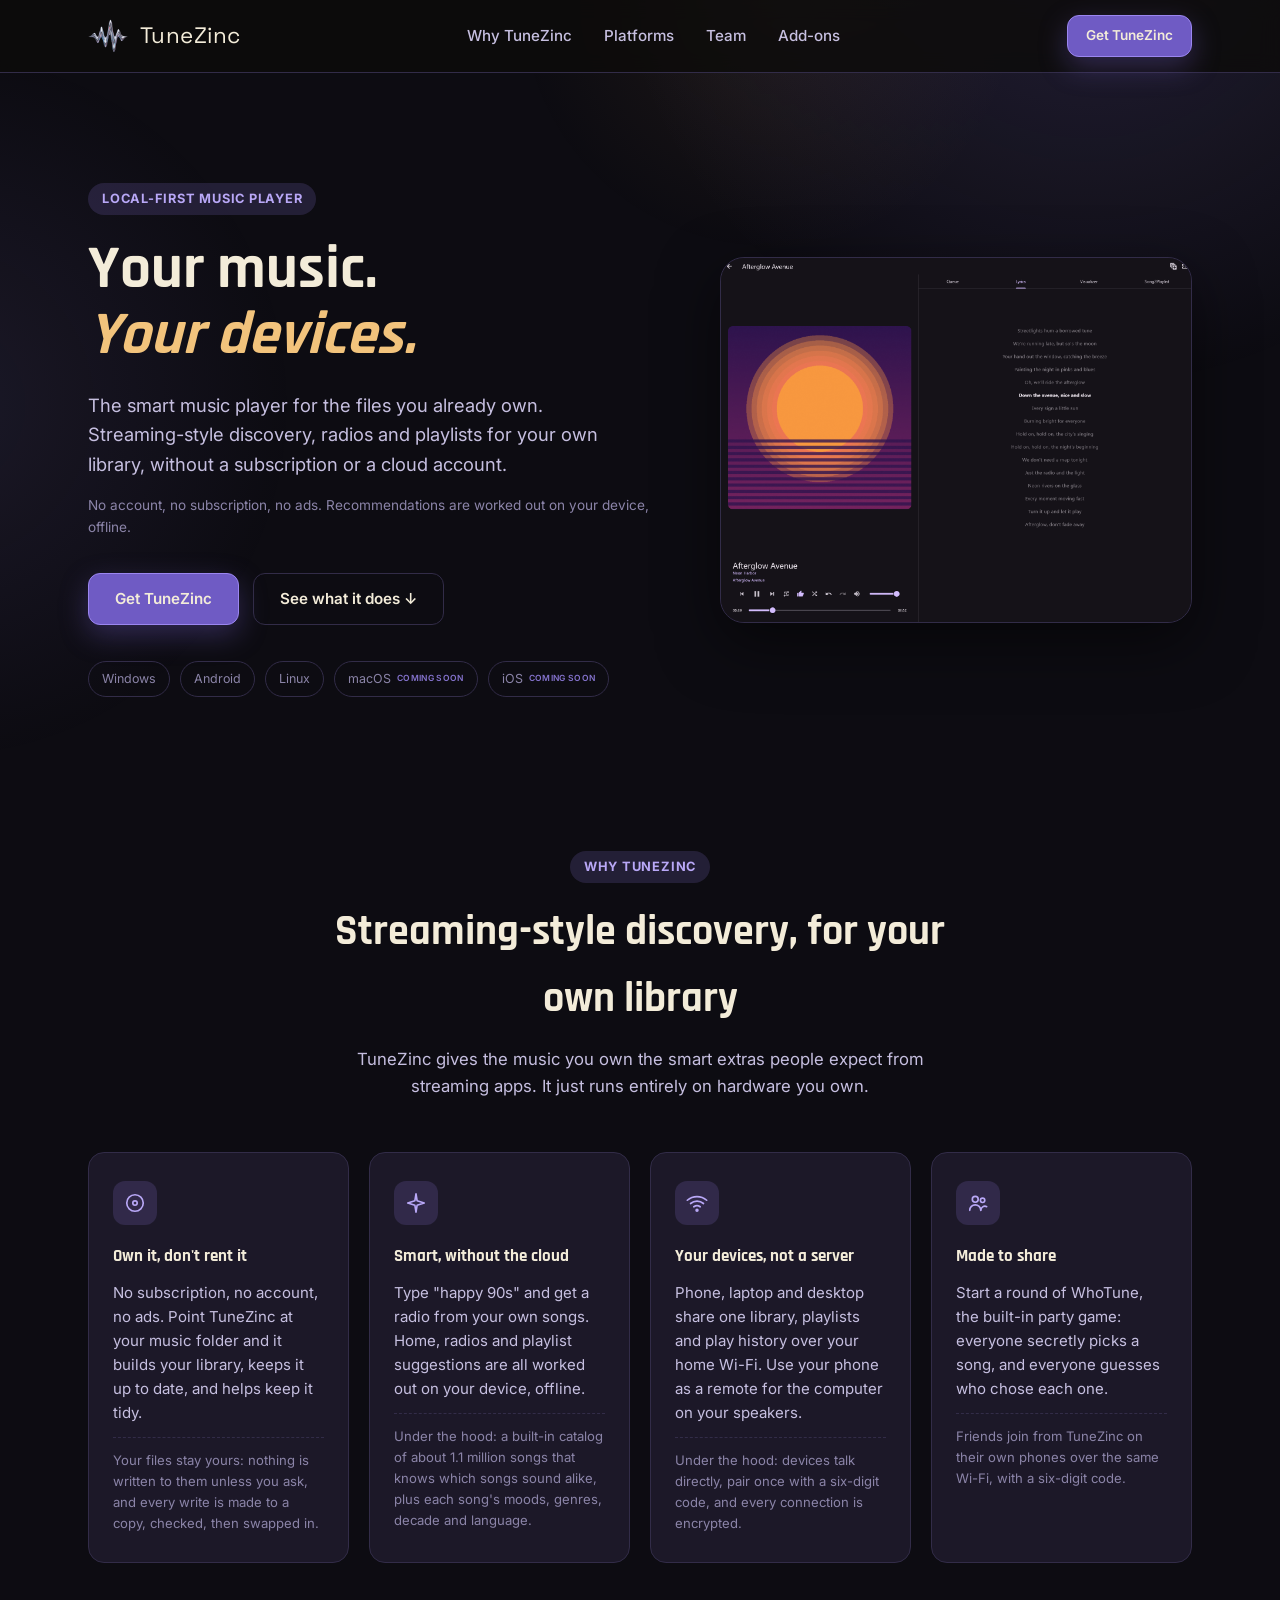
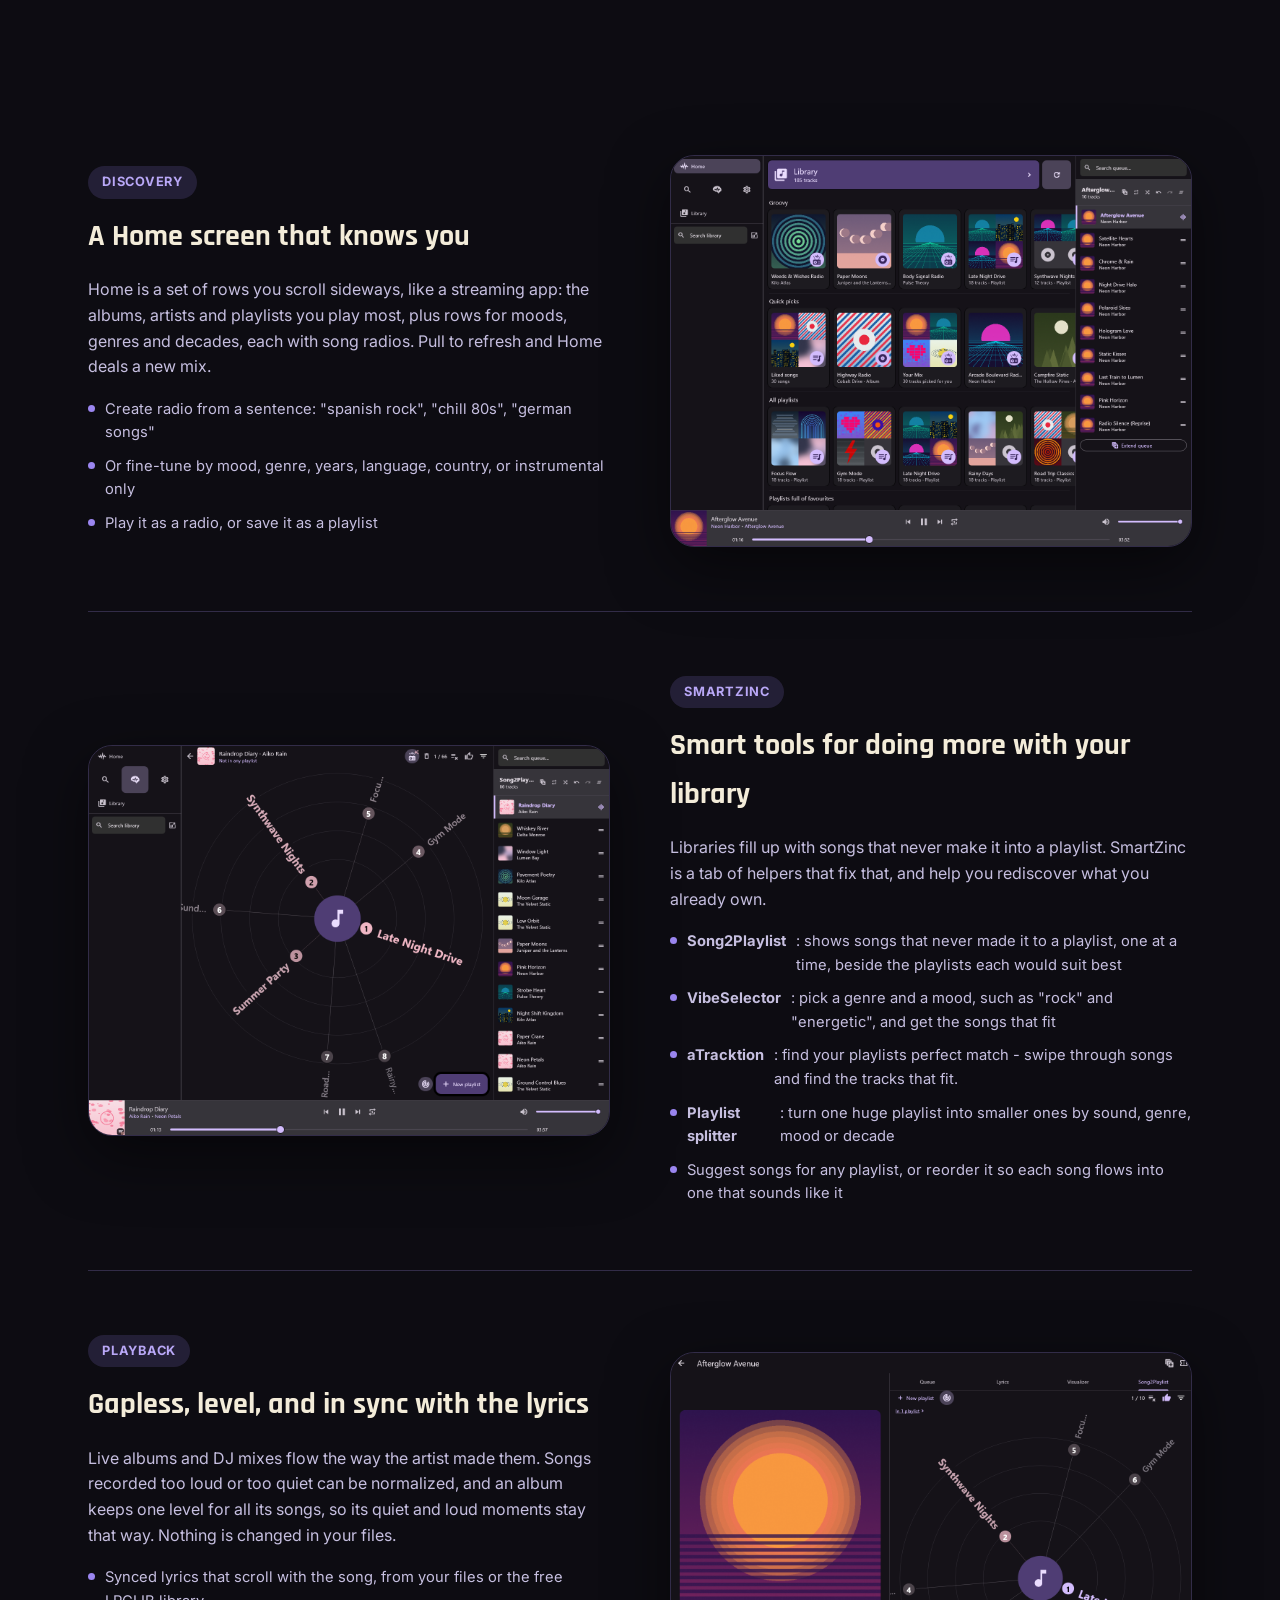
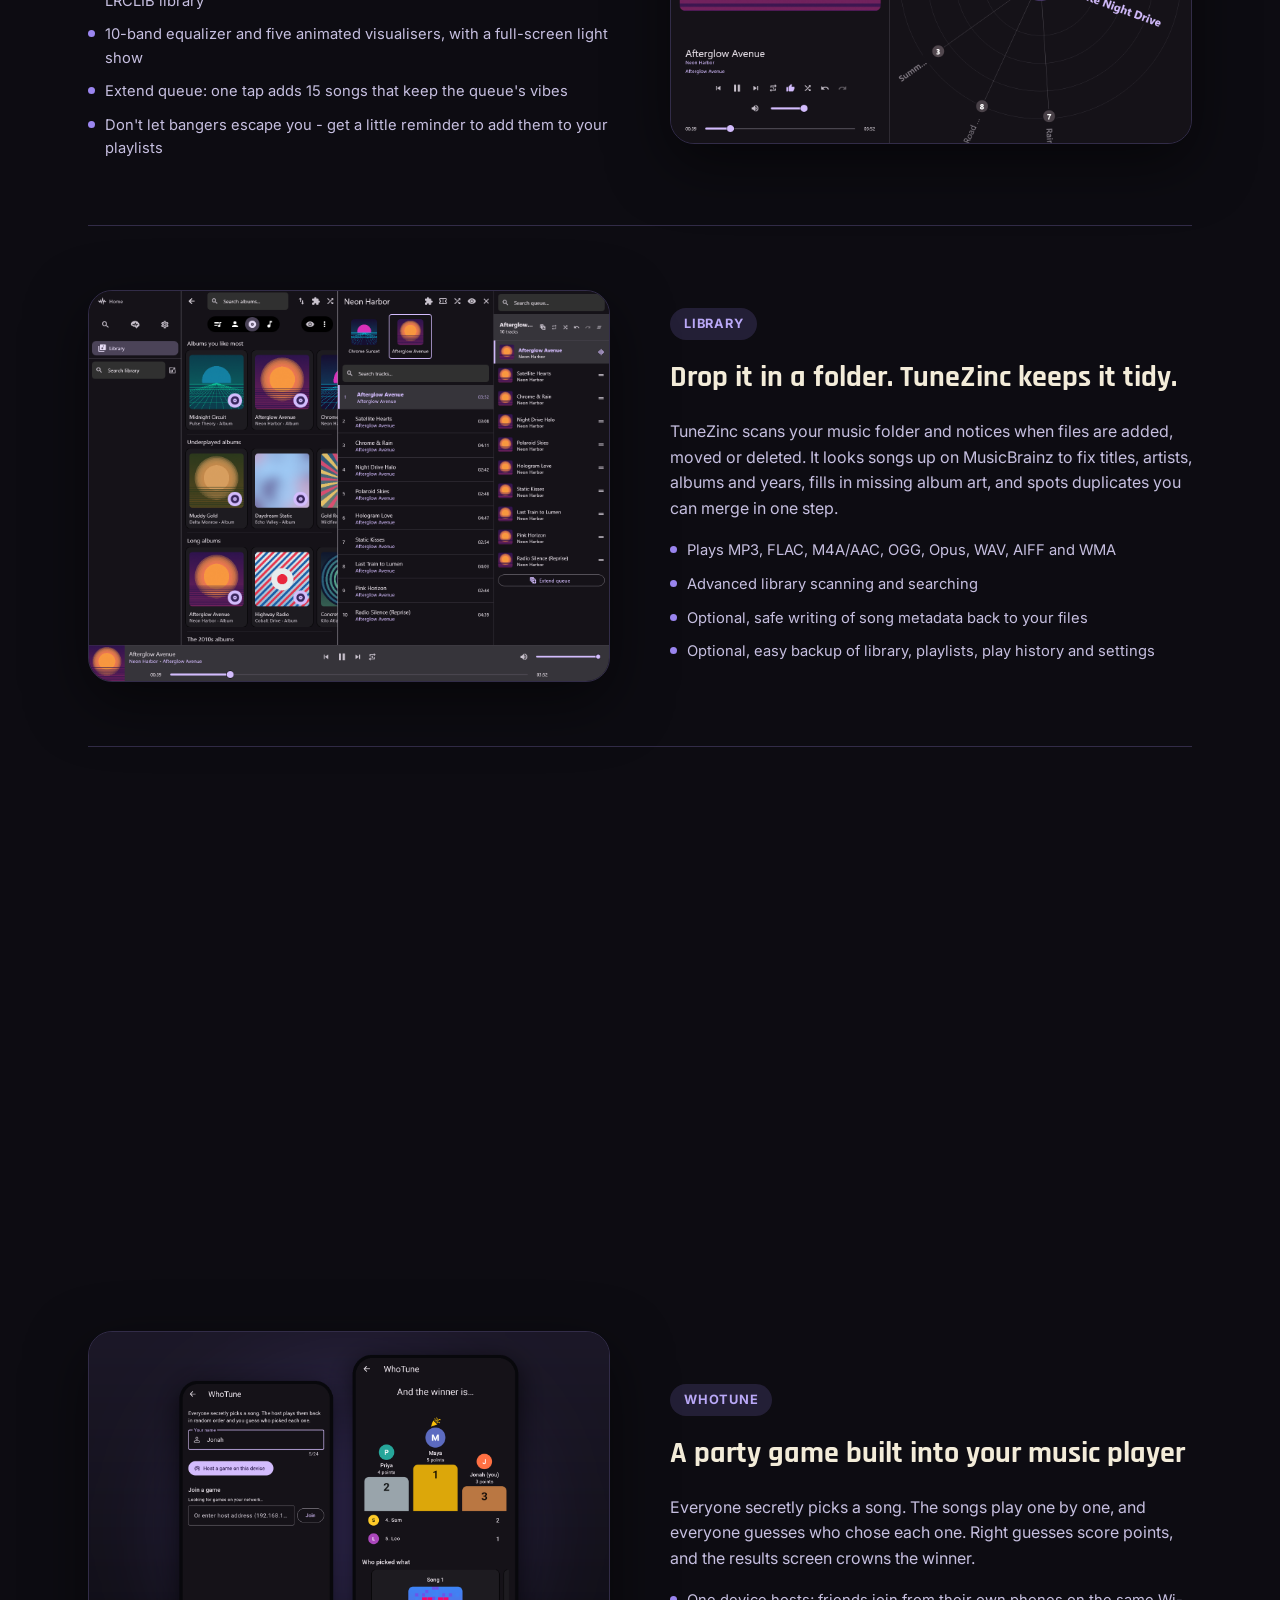
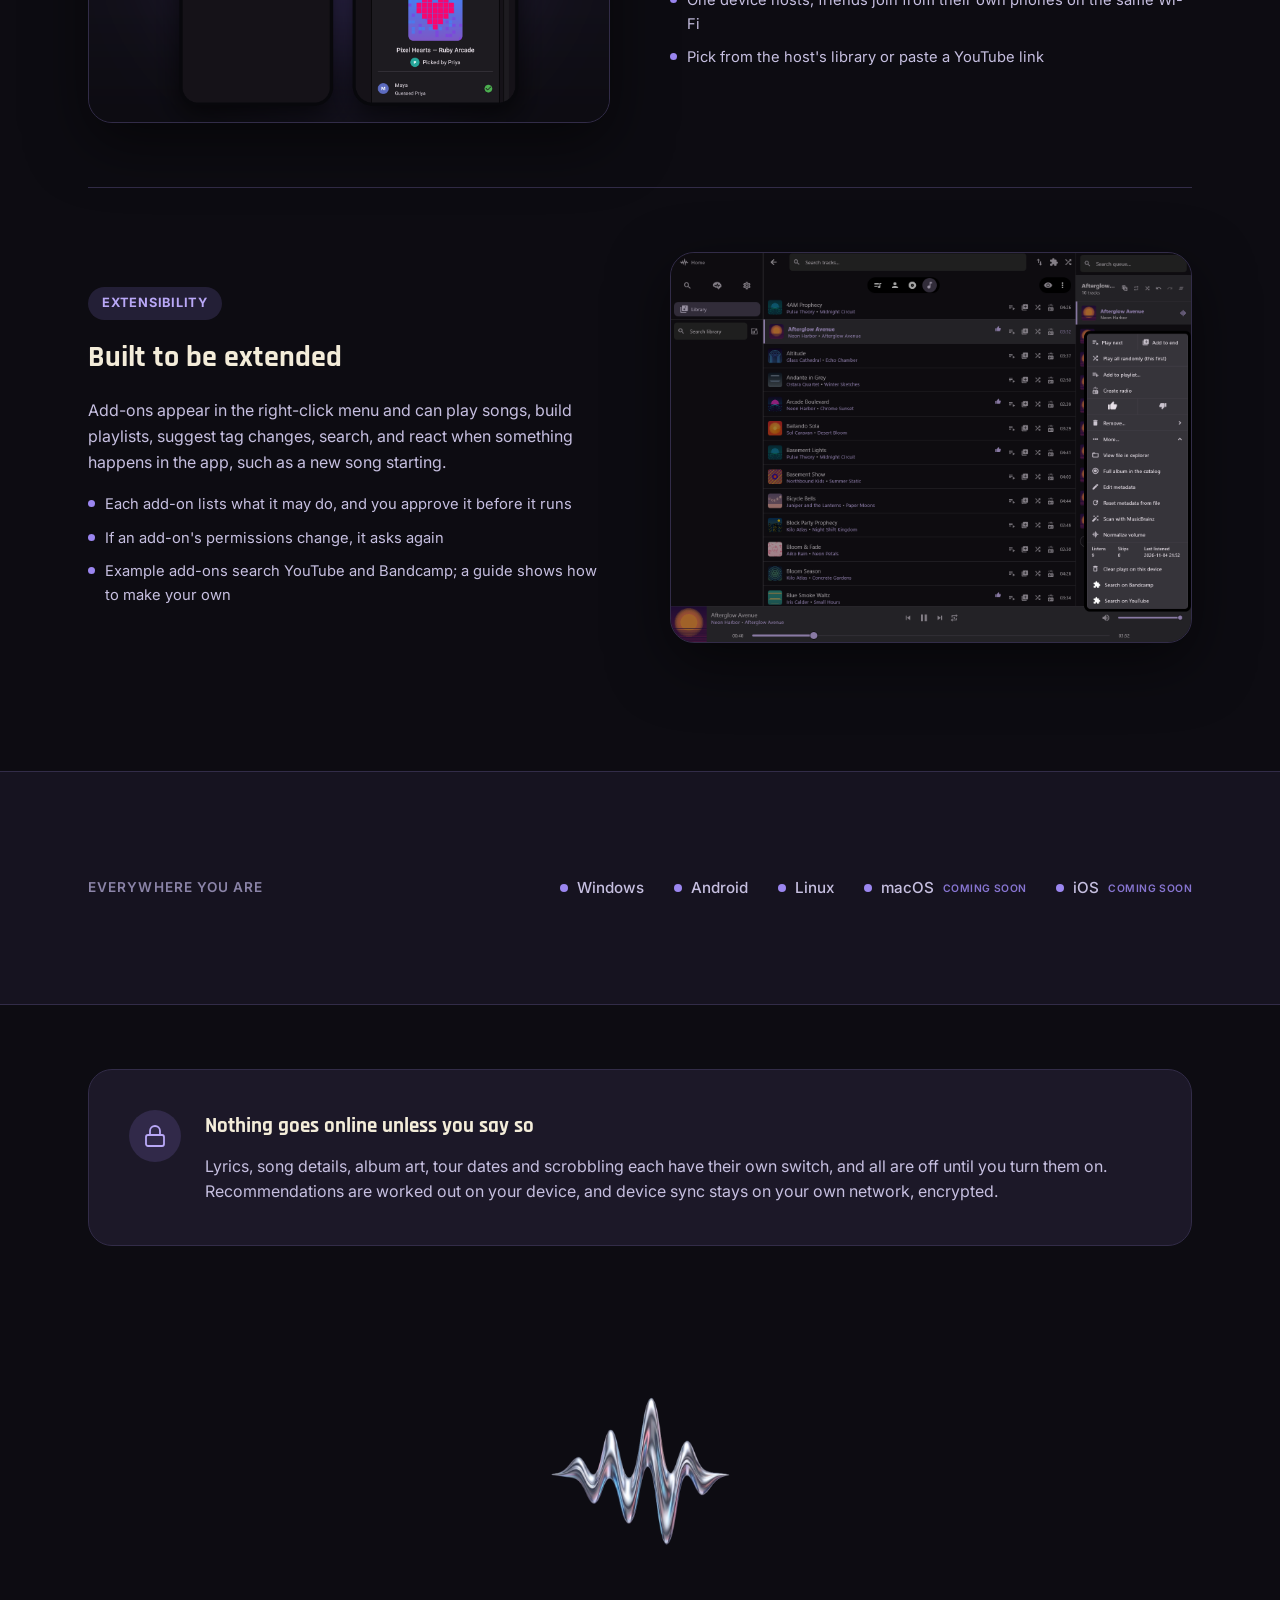
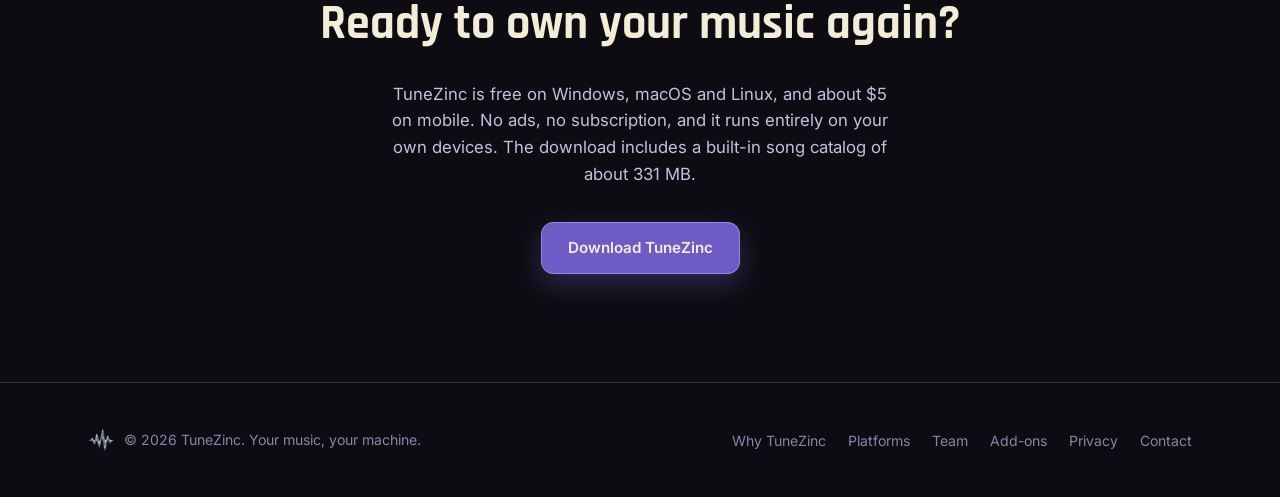
==== commit 862cbf57: "add images and update description" ====
--- a/index.html
+++ b/index.html
@@ -33,14 +33,8 @@
         <span class="badge">iOS <em class="soon">Coming soon</em></span>
       </div>
     </div>
-    <div class="shot-placeholder hero-shot reveal">
-      <div class="shot-label">
-        <div class="shot-icon">
-          <svg viewBox="0 0 24 24" fill="none" stroke="currentColor" stroke-width="1.8" stroke-linecap="round" stroke-linejoin="round"><polygon points="6 4 20 12 6 20 6 4"/></svg>
-        </div>
-        <strong>Now Playing screen</strong>
-        <span class="shot-tag">Screenshot placeholder</span>
-      </div>
+    <div class="shot-placeholder hero-shot reveal has-shot">
+      <img src="assets/screens/now-playing.png" alt="TuneZinc Now Playing on desktop: album art beside synced lyrics, with the current line highlighted" width="1600" height="1240" />
     </div>
   </div>
 </header>
@@ -99,18 +93,11 @@
         <ul>
           <li>Create radio from a sentence: "spanish rock", "chill 80s", "german songs"</li>
           <li>Or fine-tune by mood, genre, years, language, country, or instrumental only</li>
-          <li>Each radio limits how often one artist appears, so it never turns into a single-artist playlist</li>
           <li>Play it as a radio, or save it as a playlist</li>
         </ul>
       </div>
-      <div class="shot-placeholder feature-shot">
-        <div class="shot-label">
-          <div class="shot-icon">
-            <svg viewBox="0 0 24 24" fill="none" stroke="currentColor" stroke-width="1.8" stroke-linecap="round" stroke-linejoin="round"><path d="M3 9l9-7 9 7v11a2 2 0 0 1-2 2H5a2 2 0 0 1-2-2Z"/><polyline points="9 22 9 12 15 12 15 22"/></svg>
-          </div>
-          <strong>Home screen</strong>
-          <span class="shot-tag">Screenshot placeholder</span>
-        </div>
+      <div class="shot-placeholder feature-shot has-shot">
+        <img src="assets/screens/home.png" alt="TuneZinc Home screen with rows of radios, quick picks and playlists, and the queue panel beside it" loading="lazy" />
       </div>
     </div>
 
@@ -120,21 +107,15 @@
         <h3>Smart tools for doing more with your library</h3>
         <p>Libraries fill up with songs that never make it into a playlist. SmartZinc is a tab of helpers that fix that, and help you rediscover what you already own.</p>
         <ul>
-          <li><strong>Song2Playlist</strong>: shows unfiled songs one at a time, beside the playlists each would suit best</li>
+          <li><strong>Song2Playlist</strong>: shows songs that never made it to a playlist, one at a time, beside the playlists each would suit best</li>
           <li><strong>VibeSelector</strong>: pick a genre and a mood, such as "rock" and "energetic", and get the songs that fit</li>
-          <li><strong>aTracktion</strong>: swipe through songs like cards; it learns from your swipes</li>
+          <li><strong>aTracktion</strong>: find your playlists perfect match - swipe through songs and find the tracks that fit.</li>
           <li><strong>Playlist splitter</strong>: turn one huge playlist into smaller ones by sound, genre, mood or decade</li>
           <li>Suggest songs for any playlist, or reorder it so each song flows into one that sounds like it</li>
         </ul>
       </div>
-      <div class="shot-placeholder feature-shot">
-        <div class="shot-label">
-          <div class="shot-icon">
-            <svg viewBox="0 0 24 24" fill="none" stroke="currentColor" stroke-width="1.8" stroke-linecap="round" stroke-linejoin="round"><path d="M9 18V5l12-2v13"/><circle cx="6" cy="18" r="3"/><circle cx="18" cy="16" r="3"/></svg>
-          </div>
-          <strong>SmartZinc tab</strong>
-          <span class="shot-tag">Screenshot placeholder</span>
-        </div>
+      <div class="shot-placeholder feature-shot has-shot">
+        <img src="assets/screens/smartzinc.png" alt="Song2Playlist radar view showing an unfiled song and the playlists it would suit best" loading="lazy" />
       </div>
     </div>
 
@@ -146,19 +127,12 @@
         <ul>
           <li>Synced lyrics that scroll with the song, from your files or the free LRCLIB library</li>
           <li>10-band equalizer and five animated visualisers, with a full-screen light show</li>
-          <li>Extend queue: one tap adds 15 songs that sound like the last few you queued</li>
-          <li>Now Playing shows which playlists a song is in, so you notice songs worth filing</li>
-          <li>Unplugged drive? Its songs stay in the queue and play again when it's back</li>
-        </ul>
-      </div>
-      <div class="shot-placeholder feature-shot">
-        <div class="shot-label">
-          <div class="shot-icon">
-            <svg viewBox="0 0 24 24" fill="none" stroke="currentColor" stroke-width="1.8" stroke-linecap="round" stroke-linejoin="round"><path d="M3 18v-6a9 9 0 0 1 18 0v6"/><path d="M21 19a2 2 0 0 1-2 2h-1a2 2 0 0 1-2-2v-3a2 2 0 0 1 2-2h3ZM3 19a2 2 0 0 0 2 2h1a2 2 0 0 0 2-2v-3a2 2 0 0 0-2-2H3Z"/></svg>
-          </div>
-          <strong>Now Playing + lyrics</strong>
-          <span class="shot-tag">Screenshot placeholder</span>
-        </div>
+          <li>Extend queue: one tap adds 15 songs that keep the queue's vibes</li>
+          <li>Don't let bangers escape you - get a little reminder to add them to your playlists</li>
+        </ul>
+      </div>
+      <div class="shot-placeholder feature-shot has-shot">
+        <img src="assets/screens/playback.png" alt="Now Playing with the Song2Playlist tab open, showing which playlists the song is in" loading="lazy" />
       </div>
     </div>
 
@@ -169,20 +143,13 @@
         <p>TuneZinc scans your music folder and notices when files are added, moved or deleted. It looks songs up on MusicBrainz to fix titles, artists, albums and years, fills in missing album art, and spots duplicates you can merge in one step.</p>
         <ul>
           <li>Plays MP3, FLAC, M4A/AAC, OGG, Opus, WAV, AIFF and WMA</li>
-          <li>Search that forgives: "Bjork" finds "Bjørk", and "Beatles" is "The Beatles"</li>
-          <li>Folder check flags folders that don't follow your Artist / Album / Song layout</li>
-          <li>Optional, safe writing of song details back to your files</li>
-          <li>One-file backup of library, playlists, play history and settings</li>
-        </ul>
-      </div>
-      <div class="shot-placeholder feature-shot">
-        <div class="shot-label">
-          <div class="shot-icon">
-            <svg viewBox="0 0 24 24" fill="none" stroke="currentColor" stroke-width="1.8" stroke-linecap="round" stroke-linejoin="round"><path d="M4 19.5A2.5 2.5 0 0 1 6.5 17H20"/><path d="M6.5 2H20v20H6.5A2.5 2.5 0 0 1 4 19.5v-15A2.5 2.5 0 0 1 6.5 2Z"/></svg>
-          </div>
-          <strong>Library screen</strong>
-          <span class="shot-tag">Screenshot placeholder</span>
-        </div>
+          <li>Advanced library scanning and searching</li>
+          <li>Optional, safe writing of song metadata back to your files</li>
+          <li>Optional, easy backup of library, playlists, play history and settings</li>
+        </ul>
+      </div>
+      <div class="shot-placeholder feature-shot has-shot">
+        <img src="assets/screens/library.png" alt="TuneZinc Albums view with album tiles and an album's track list open in a detail panel" loading="lazy" />
       </div>
     </div>
 
@@ -193,19 +160,13 @@
         <p>Like a song on your phone, make a playlist on your laptop, and both devices show it. Likes, ratings and play history stay the same on every device you link, and a play on one counts on all of them.</p>
         <ul>
           <li>Pull music between devices, such as from your desktop to your phone before a trip</li>
-          <li>Remote control another device from a screen that works like Now Playing</li>
+          <li>Devices can optionally be used to remote control each other</li>
           <li>Move playback: hand the queue to another device and keep listening</li>
           <li>Friend Connect: share music with a friend without merging libraries</li>
         </ul>
       </div>
-      <div class="shot-placeholder feature-shot">
-        <div class="shot-label">
-          <div class="shot-icon">
-            <svg viewBox="0 0 24 24" fill="none" stroke="currentColor" stroke-width="1.8" stroke-linecap="round" stroke-linejoin="round"><path d="M10 13a5 5 0 0 0 7.07 0l2.83-2.83a5 5 0 0 0-7.07-7.07L11.5 4.5"/><path d="M14 11a5 5 0 0 0-7.07 0L4.1 13.83a5 5 0 0 0 7.07 7.07L12.5 19.5"/></svg>
-          </div>
-          <strong>Remote control</strong>
-          <span class="shot-tag">Screenshot placeholder</span>
-        </div>
+      <div class="shot-placeholder feature-shot has-shot">
+        <img src="assets/screens/remote-control.png" alt="A phone remote-controlling TuneZinc on a living room PC" loading="lazy" />
       </div>
     </div>
 
@@ -219,14 +180,8 @@
           <li>Pick from the host's library or paste a YouTube link</li>
         </ul>
       </div>
-      <div class="shot-placeholder feature-shot">
-        <div class="shot-label">
-          <div class="shot-icon">
-            <svg viewBox="0 0 24 24" fill="none" stroke="currentColor" stroke-width="1.8" stroke-linecap="round" stroke-linejoin="round"><circle cx="9" cy="8" r="3.2"/><circle cx="17" cy="9" r="2.4"/><path d="M3 20a6 6 0 0 1 12 0"/><path d="M15 20a4.5 4.5 0 0 1 6.5-4"/></svg>
-          </div>
-          <strong>WhoTune game</strong>
-          <span class="shot-tag">Screenshot placeholder</span>
-        </div>
+      <div class="shot-placeholder feature-shot has-shot">
+        <img src="assets/screens/whotune.png" alt="WhoTune party game on two phones: joining a game, and the results podium crowning the winner" loading="lazy" />
       </div>
     </div>
 
@@ -241,14 +196,8 @@
           <li>Example add-ons search YouTube and Bandcamp; a guide shows how to make your own</li>
         </ul>
       </div>
-      <div class="shot-placeholder feature-shot">
-        <div class="shot-label">
-          <div class="shot-icon">
-            <svg viewBox="0 0 24 24" fill="none" stroke="currentColor" stroke-width="1.8" stroke-linecap="round" stroke-linejoin="round"><path d="M4 4h6v3.2a1.8 1.8 0 0 0 3.6 0V4H20v6.2h-3.2a1.8 1.8 0 0 0 0 3.6H20V20h-6.4v-3.2a1.8 1.8 0 0 0-3.6 0V20H4v-6.4h3.2a1.8 1.8 0 0 0 0-3.6H4Z"/></svg>
-          </div>
-          <strong>Add-on menu</strong>
-          <span class="shot-tag">Screenshot placeholder</span>
-        </div>
+      <div class="shot-placeholder feature-shot has-shot">
+        <img src="assets/screens/addons.png" alt="Right-click menu on a track with add-on entries for searching Bandcamp and YouTube" loading="lazy" />
       </div>
     </div>
   </div>
--- a/styles.css
+++ b/styles.css
@@ -1042,3 +1042,19 @@
     align-items: flex-start;
   }
 }
+
+/* ---------- Real screenshots in placeholder frames ---------- */
+.shot-placeholder.has-shot {
+  min-height: 0;
+}
+
+.shot-placeholder.has-shot::before {
+  display: none;
+}
+
+.shot-placeholder.has-shot img {
+  display: block;
+  width: 100%;
+  height: 100%;
+  object-fit: cover;
+}
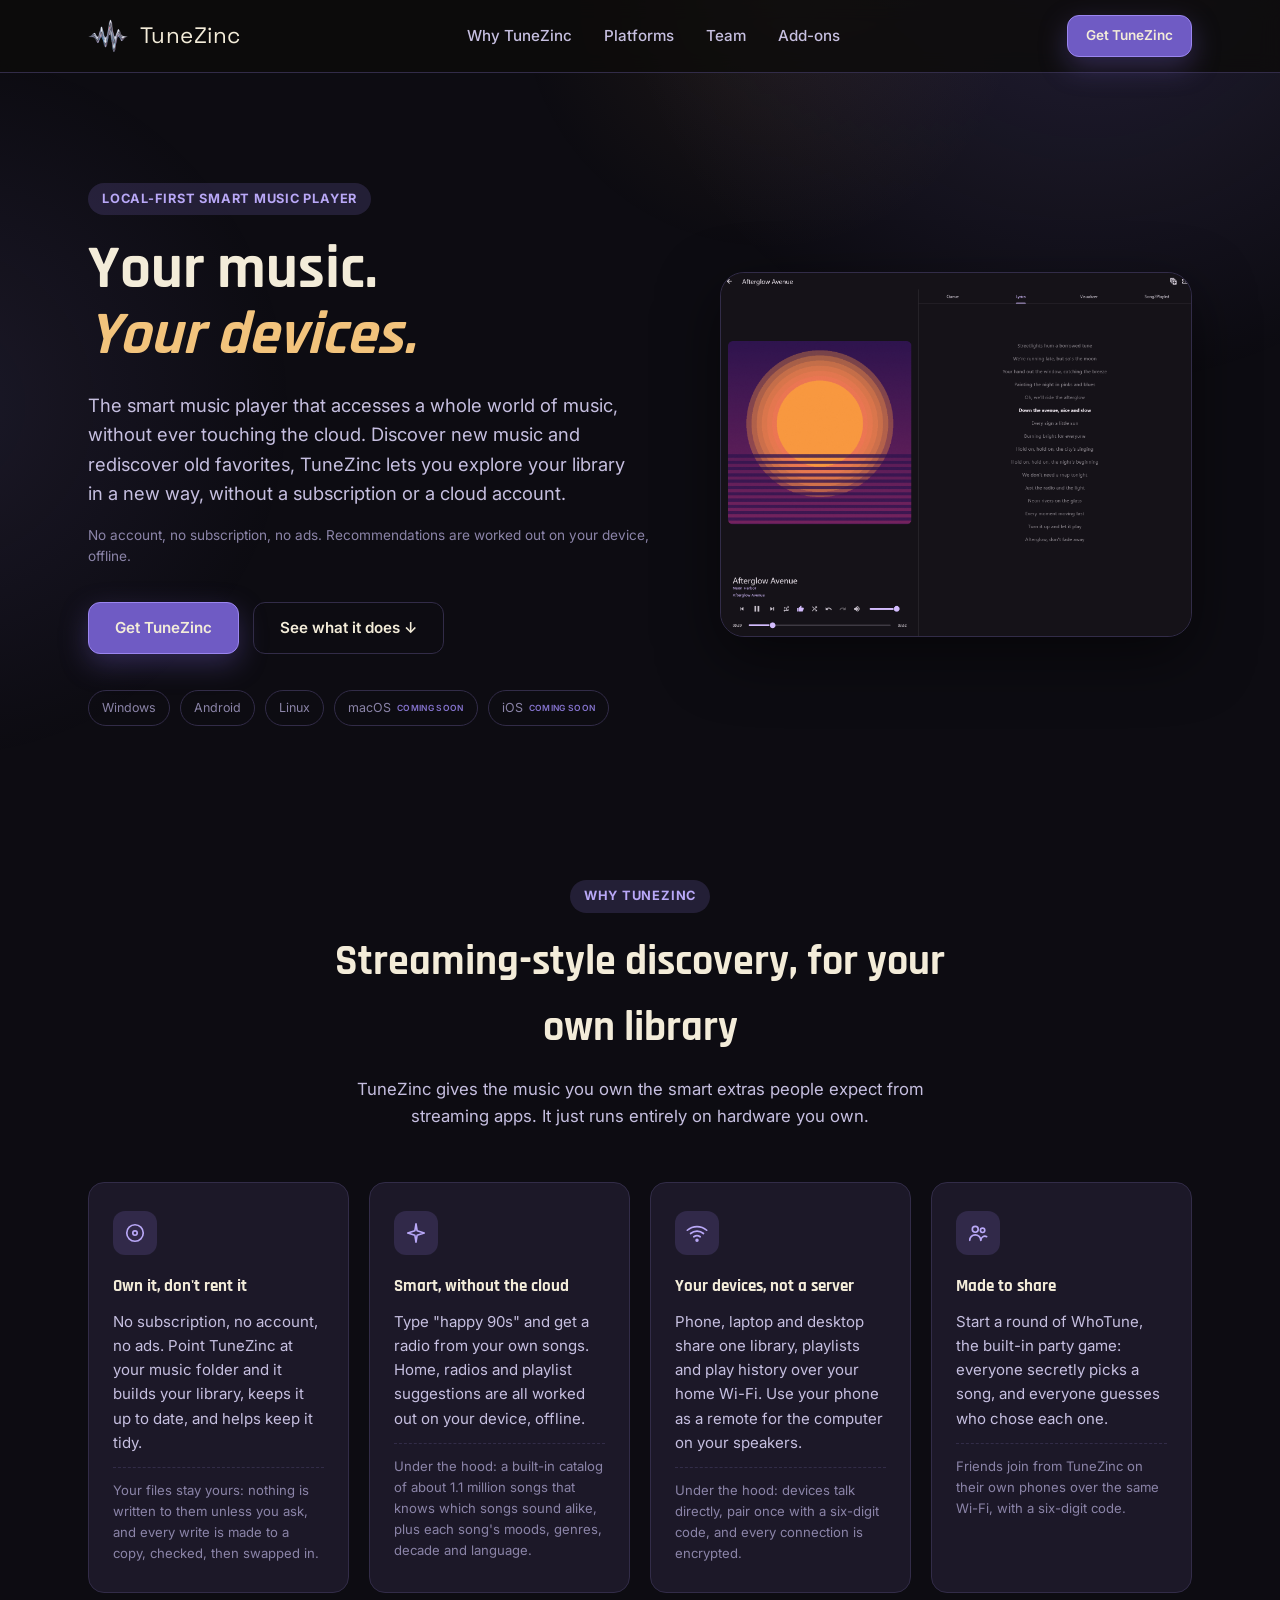
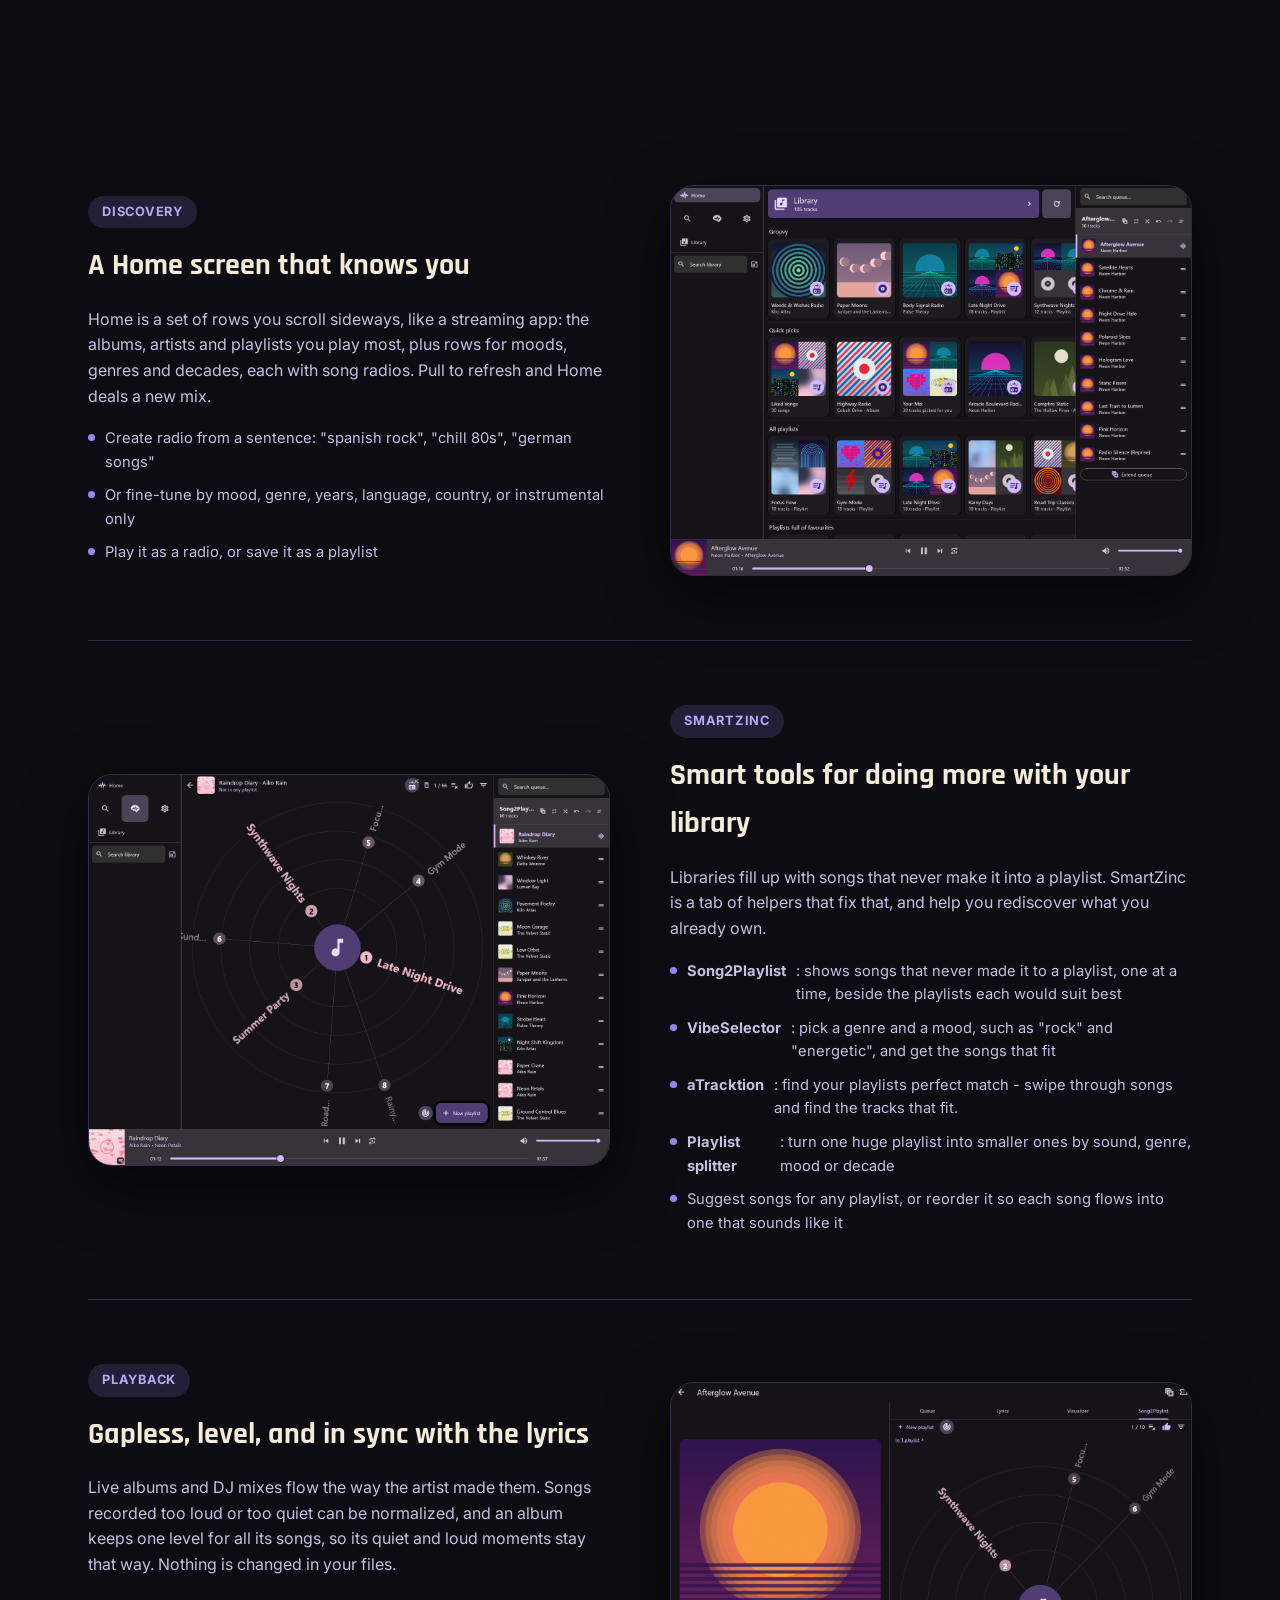
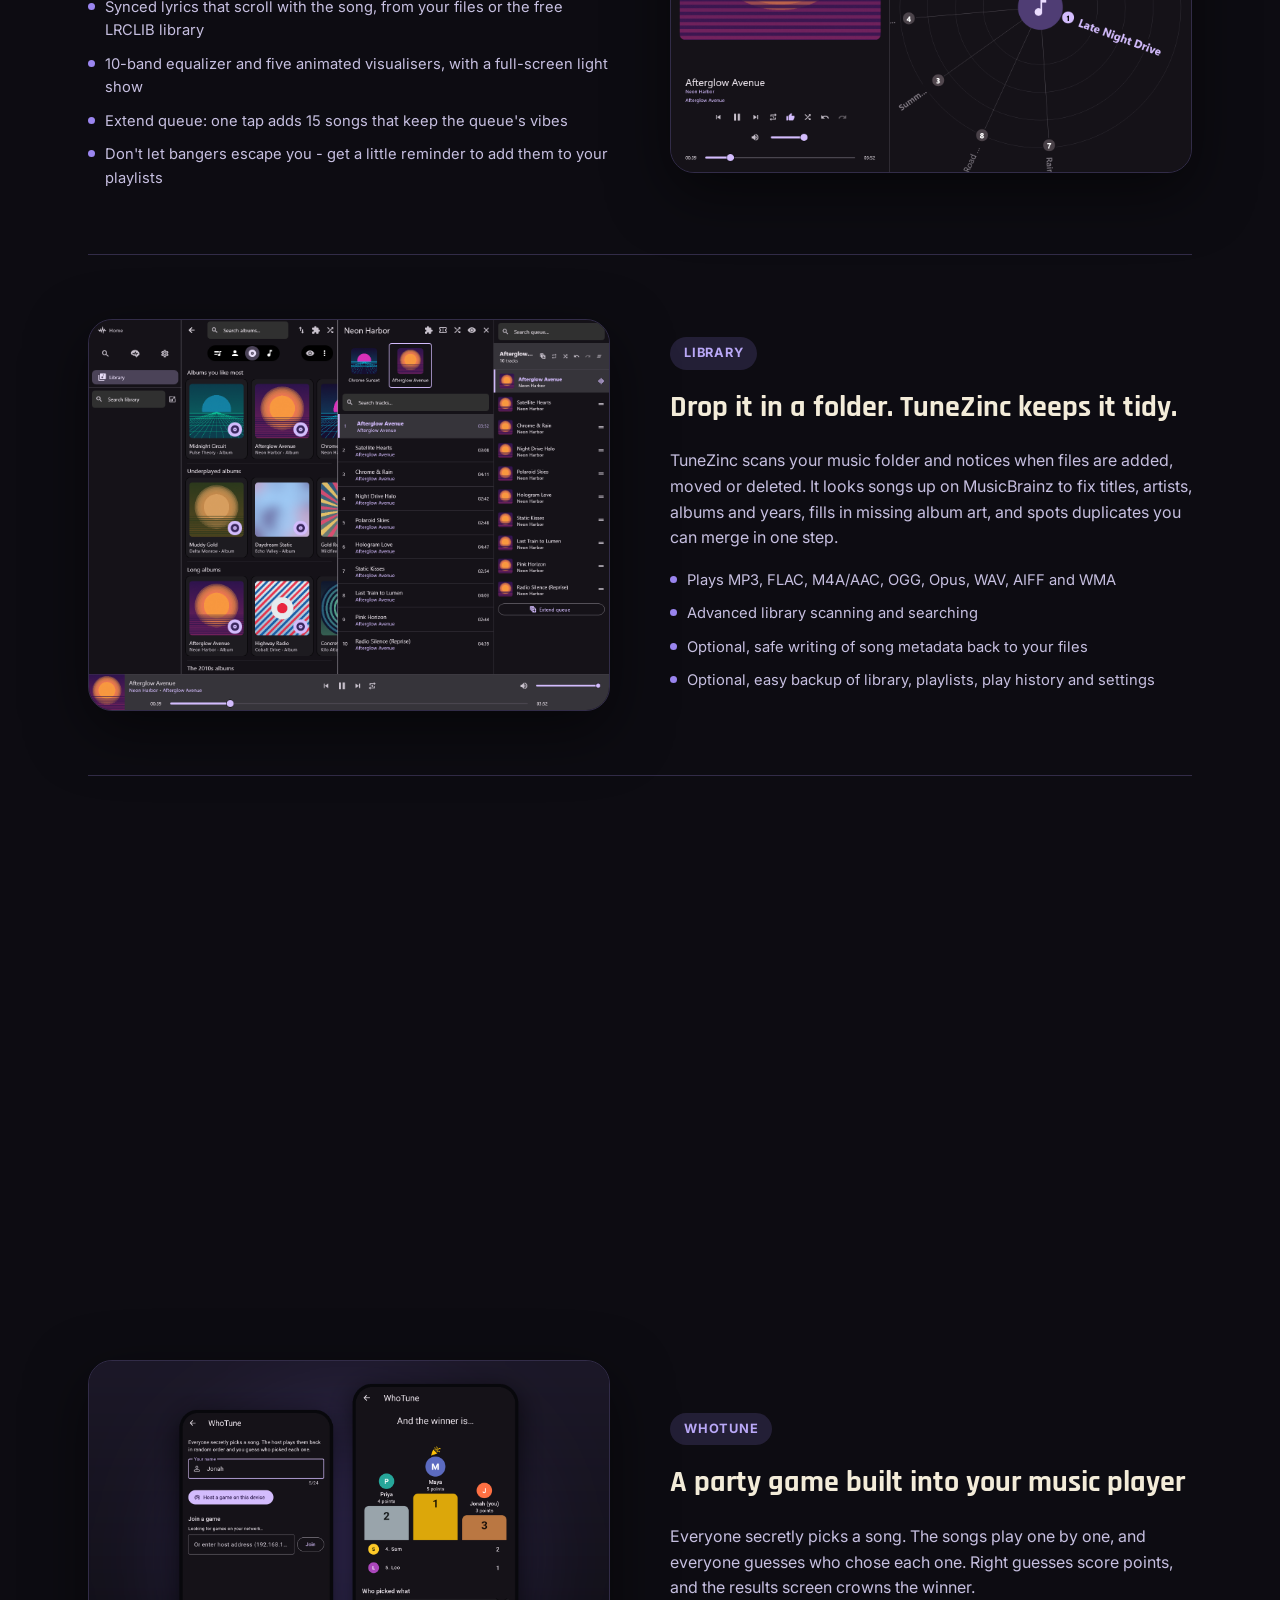
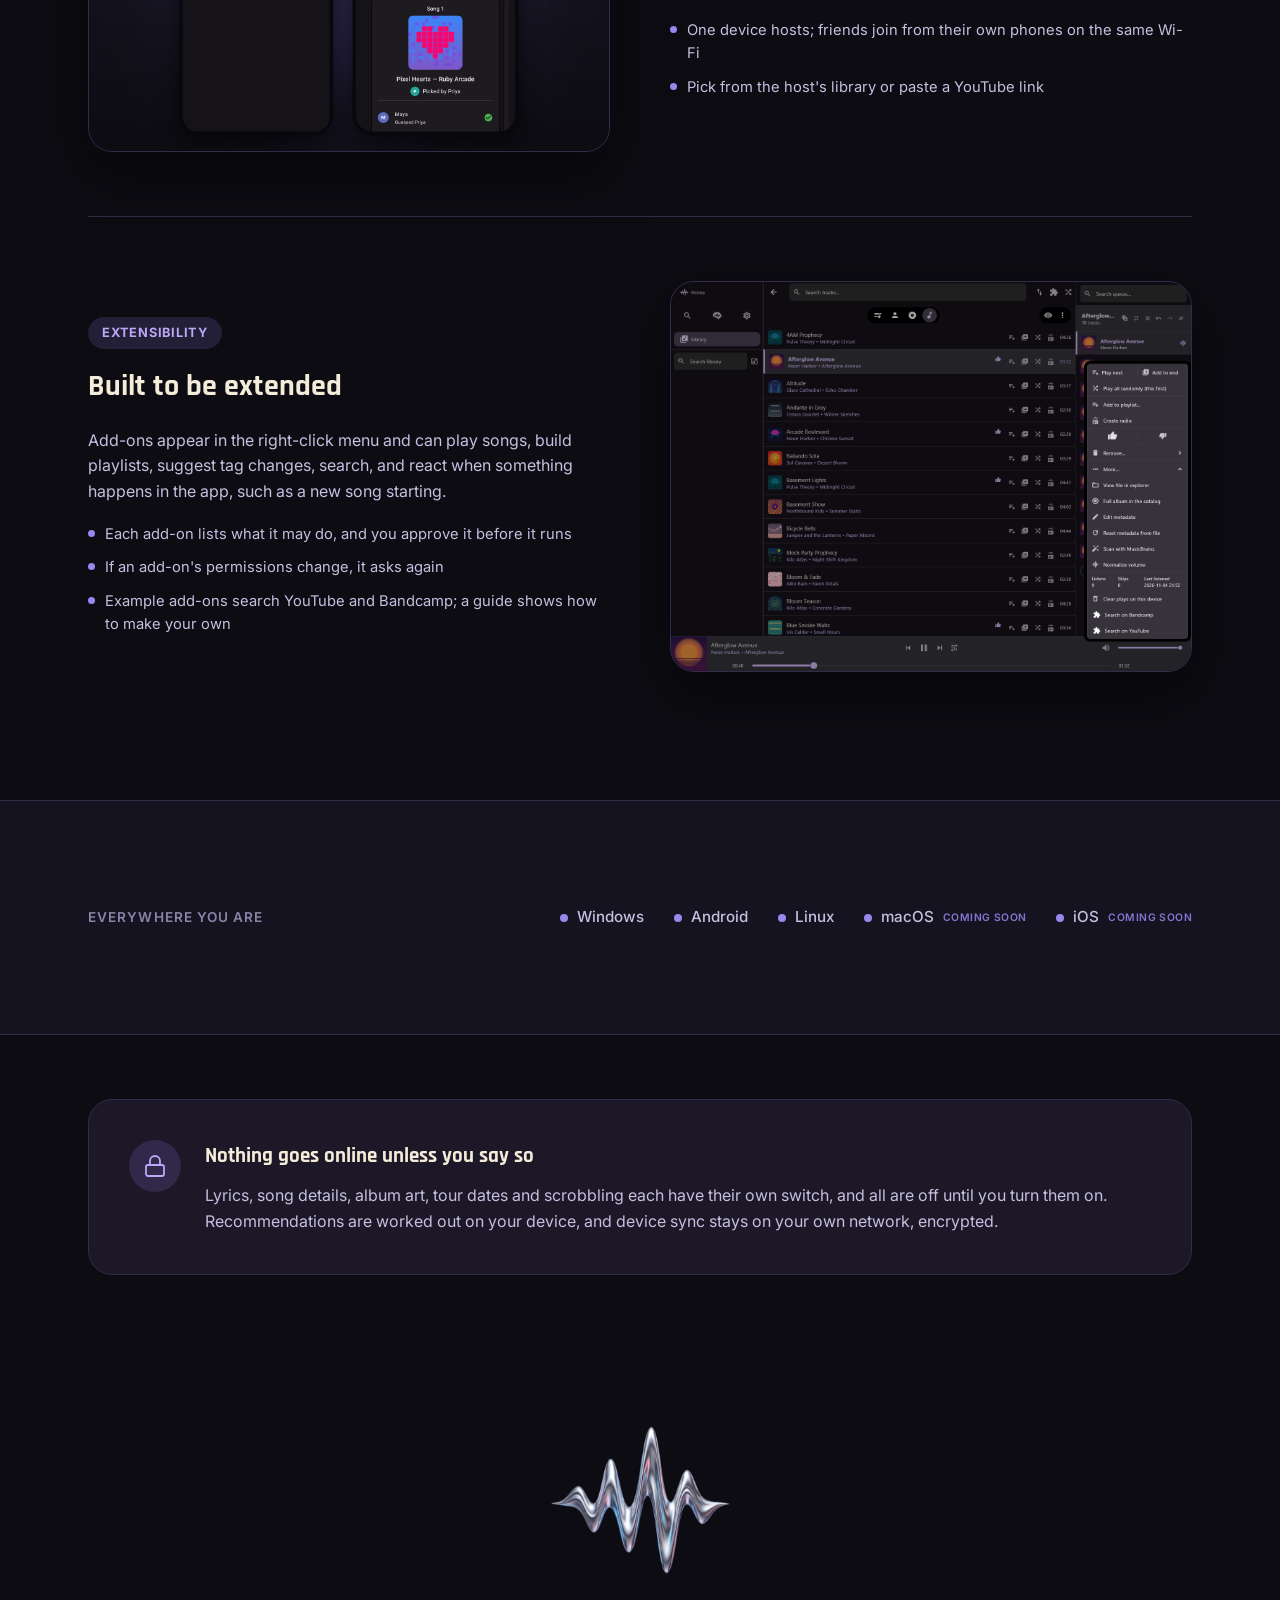
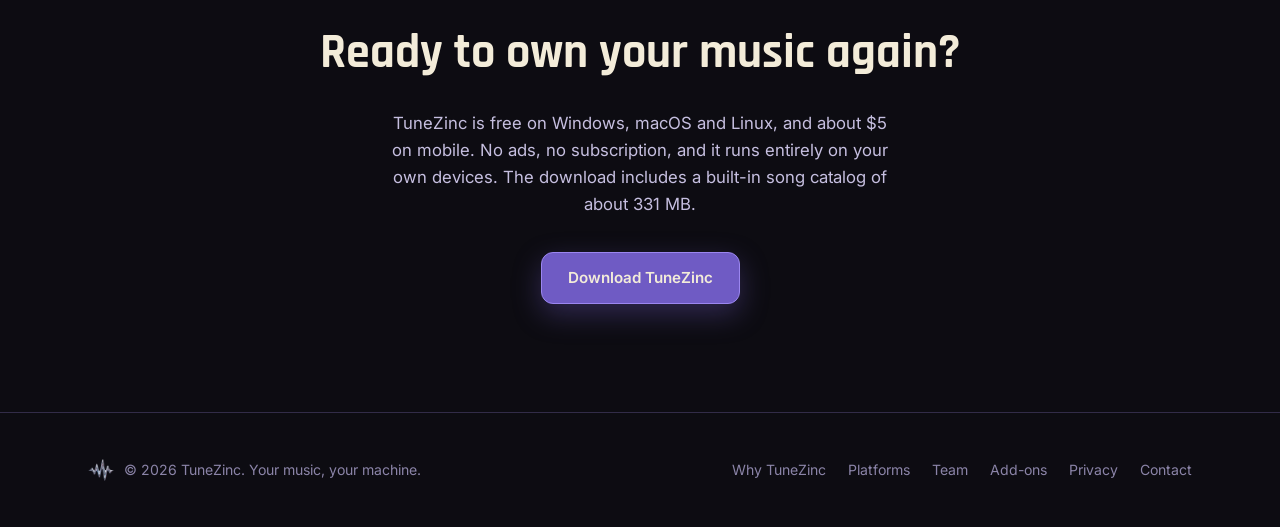
==== commit 795ab08a: "Updates to wording" ====
--- a/index.html
+++ b/index.html
@@ -4,7 +4,7 @@
 <meta charset="UTF-8" />
 <meta name="viewport" content="width=device-width, initial-scale=1.0" />
 <title>TuneZinc — Your music. Your devices.</title>
-<meta name="description" content="TuneZinc is the smart music player for the files you already own. Streaming-style discovery, radios and encrypted device sync on Windows, Android and Linux, with no subscription or cloud account." />
+<meta name="description" content="TuneZinc is the smart music player - streaming-style discovery, radios and encrypted device sync on Windows, Android and Linux, with no subscription or cloud account." />
 <link rel="icon" href="assets/logo/app_icon_32.png" />
 <link rel="preconnect" href="https://fonts.googleapis.com">
 <link href="https://fonts.googleapis.com/css2?family=Space+Grotesk:wght@500;600;700&family=Rajdhani:wght@500;600;700&family=Inter:wght@400;500;600;700&display=swap" rel="stylesheet">
@@ -17,9 +17,9 @@
 <header class="hero" id="top">
   <div class="wrap">
     <div class="hero-copy">
-      <span class="eyebrow">Local-first music player</span>
+      <span class="eyebrow">Local-first smart music player</span>
       <h1>Your music.<br /><em>Your devices.</em></h1>
-      <p class="lead">The smart music player for the files you already own. Streaming-style discovery, radios and playlists for your own library, without a subscription or a cloud account.</p>
+      <p class="lead">The smart music player that accesses a whole world of music, without ever touching the cloud. Discover new music and rediscover old favorites, TuneZinc lets you explore your library in a new way, without a subscription or a cloud account.</p>
       <p class="tech-aside">No account, no subscription, no ads. Recommendations are worked out on your device, offline.</p>
       <div class="hero-actions">
         <a class="btn btn-primary" href="#cta">Get TuneZinc</a>
@@ -162,7 +162,7 @@
           <li>Pull music between devices, such as from your desktop to your phone before a trip</li>
           <li>Devices can optionally be used to remote control each other</li>
           <li>Move playback: hand the queue to another device and keep listening</li>
-          <li>Friend Connect: share music with a friend without merging libraries</li>
+          <li>Friend Connect: share your library with a connected device without merging libraries</li>
         </ul>
       </div>
       <div class="shot-placeholder feature-shot has-shot">
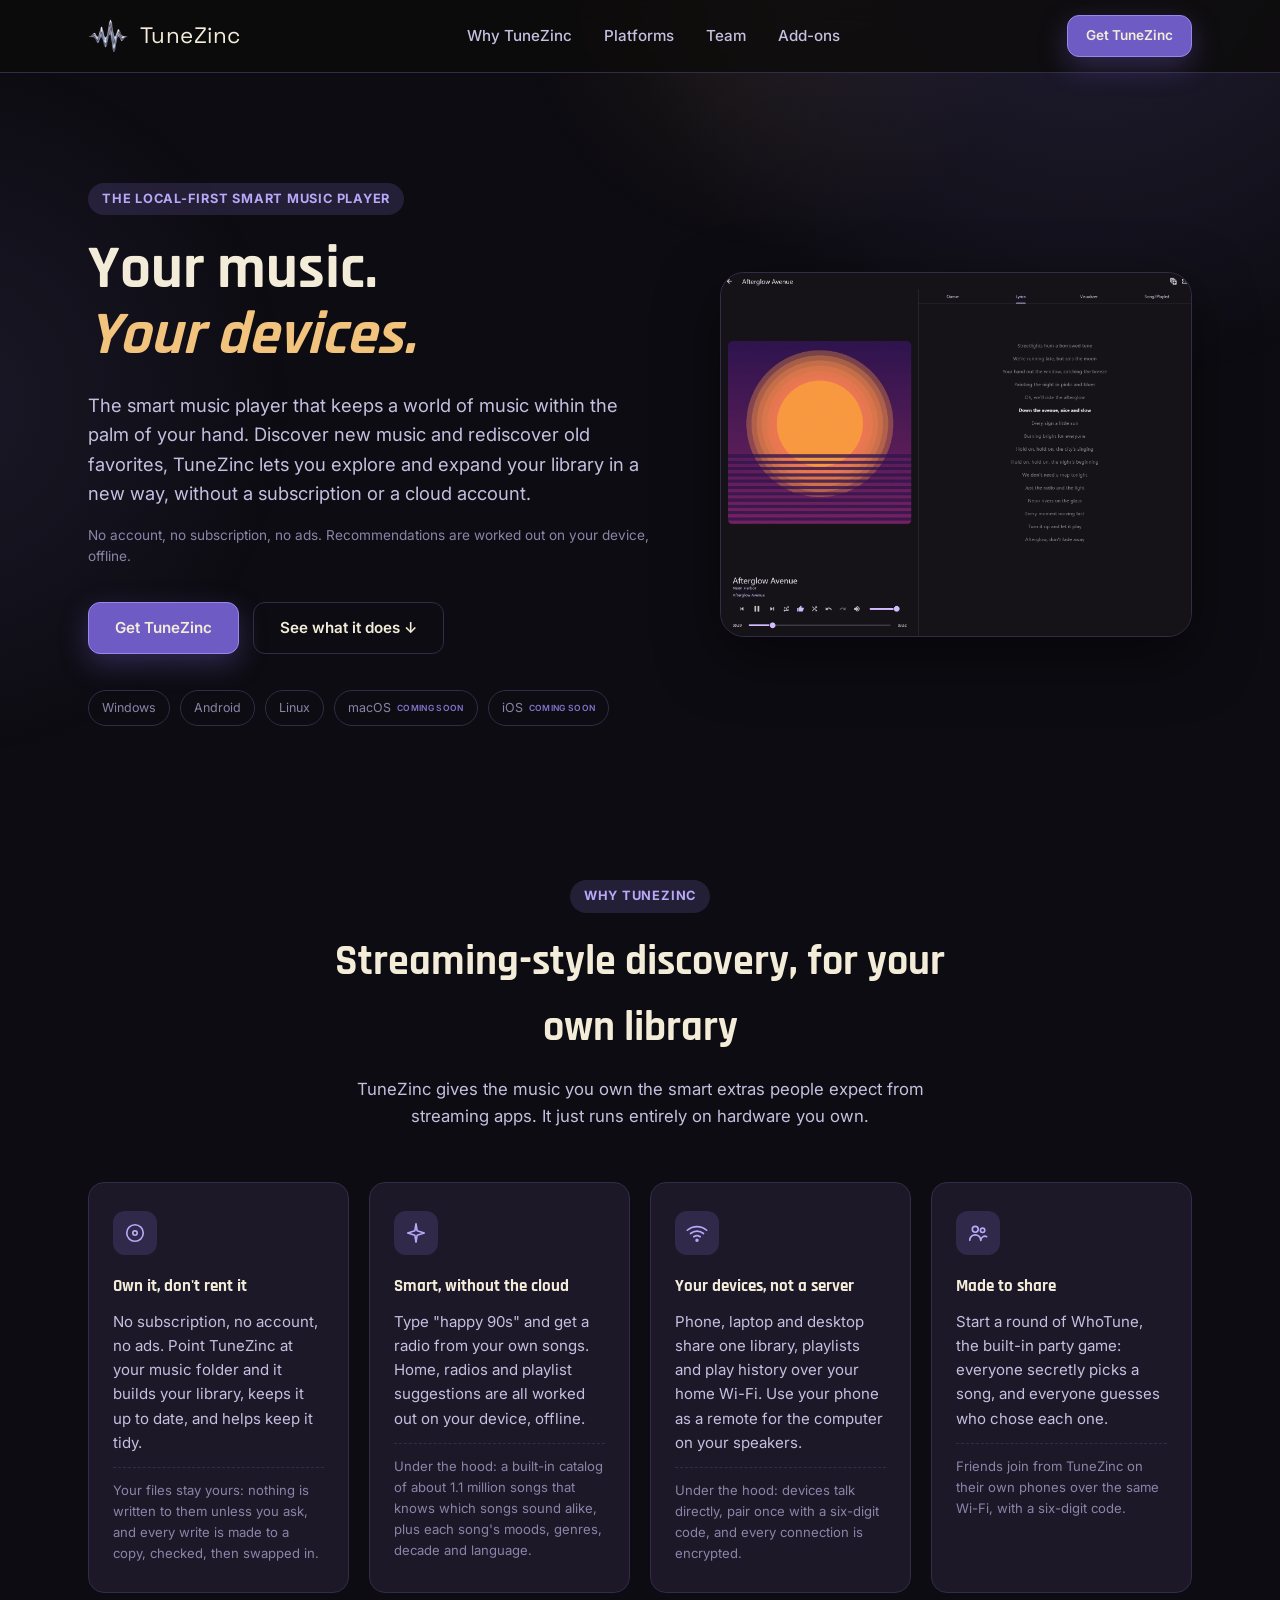
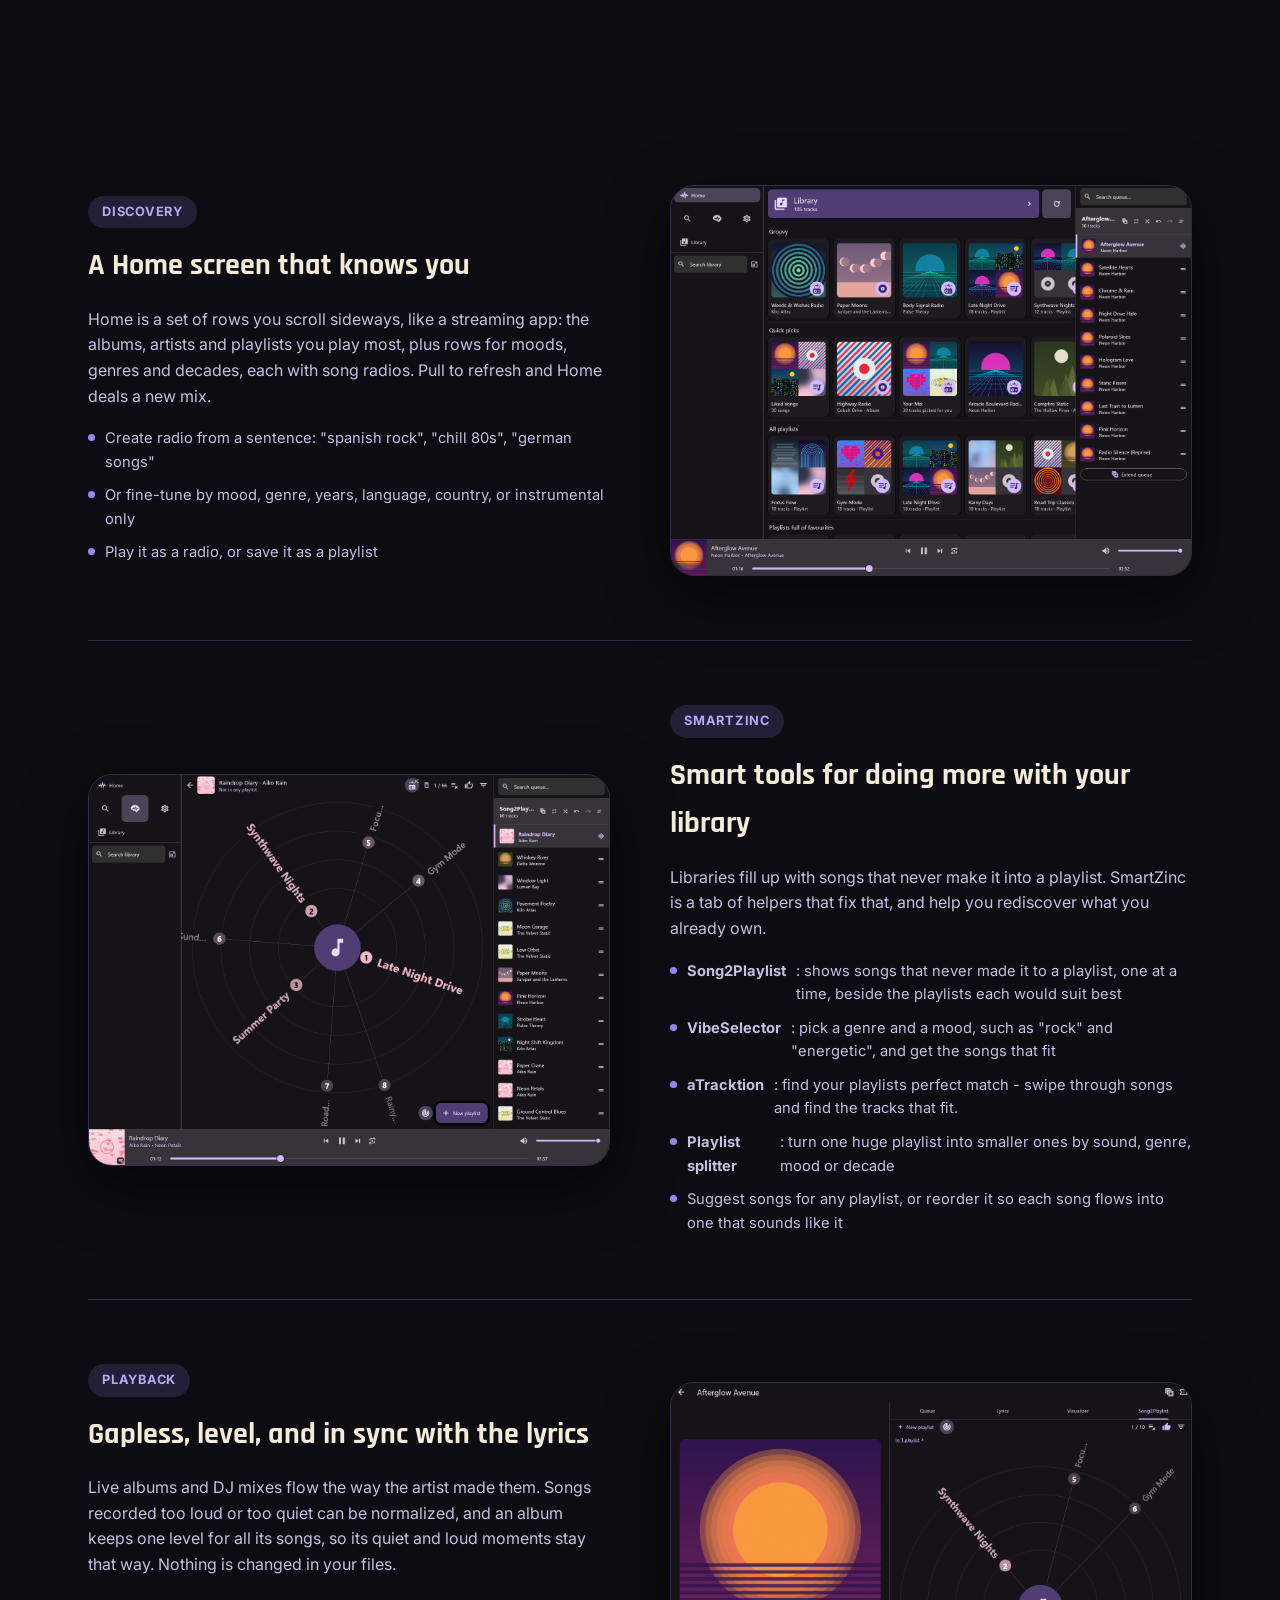
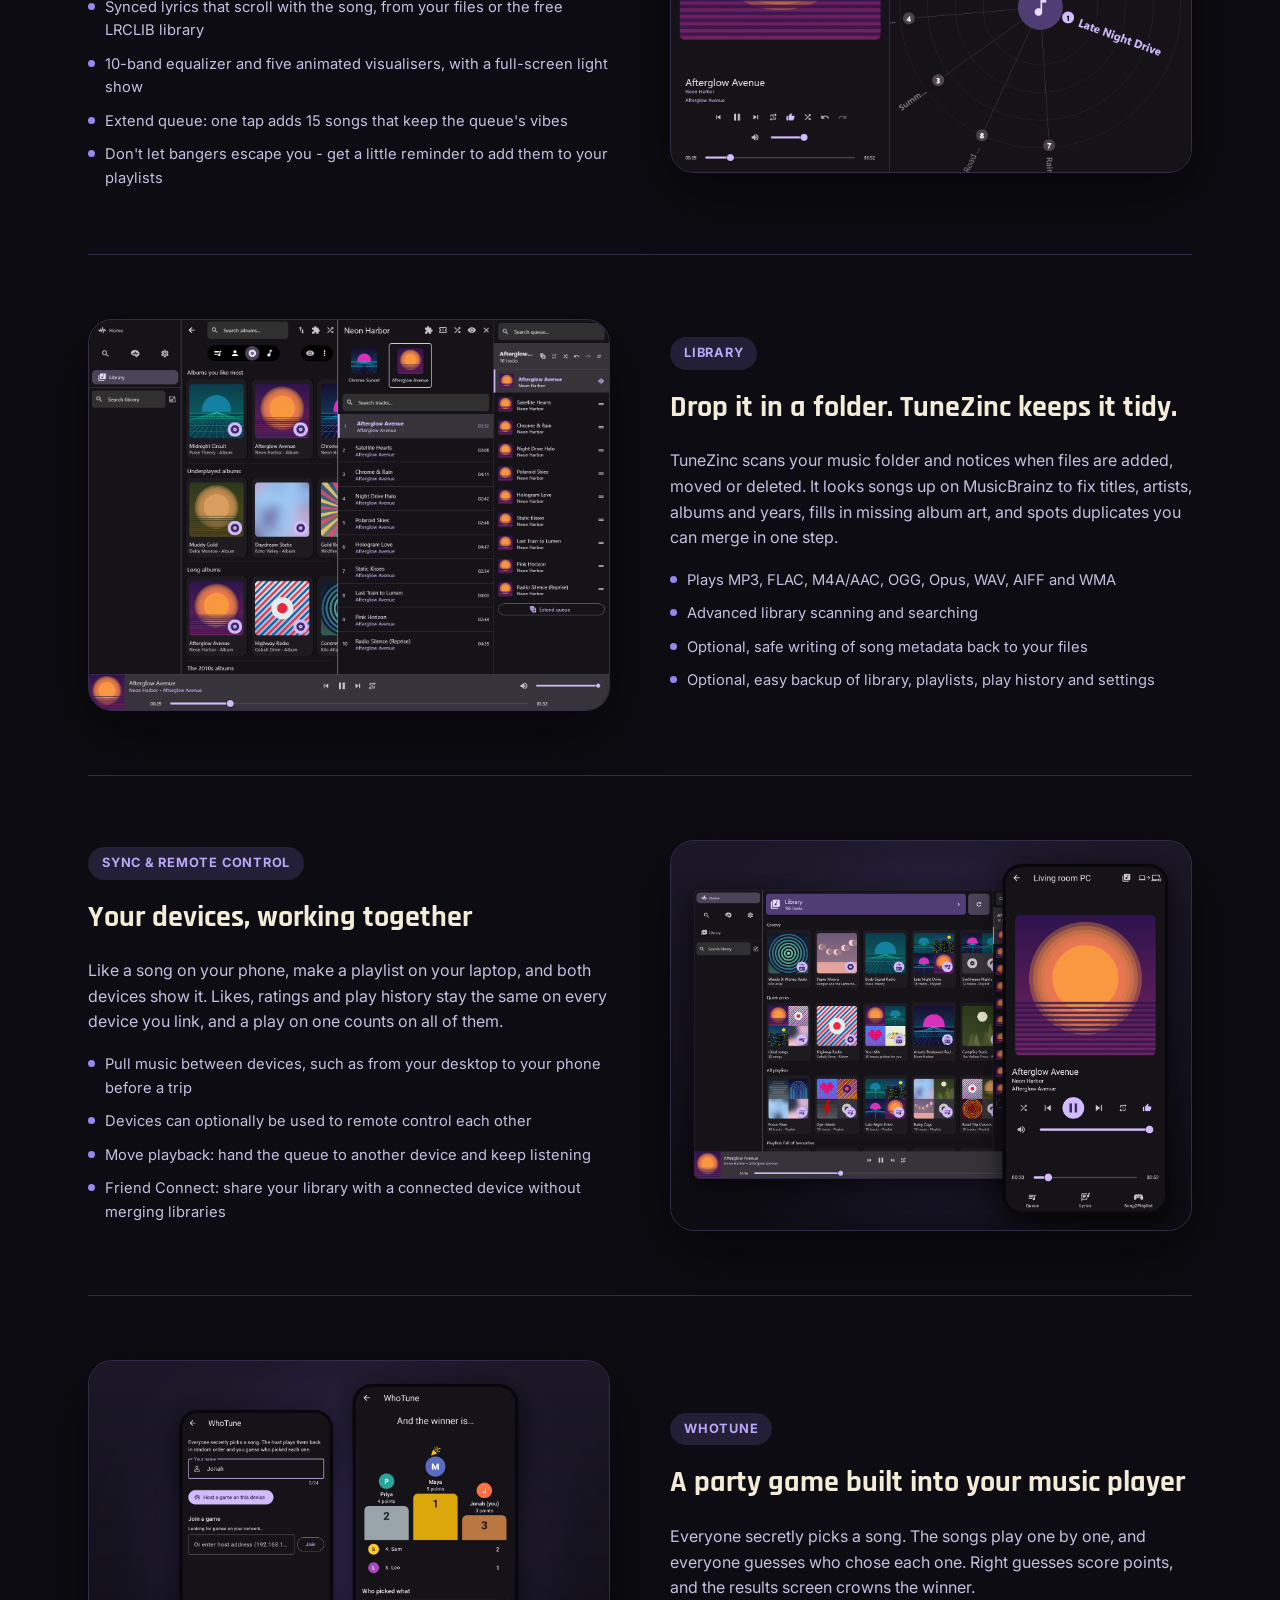
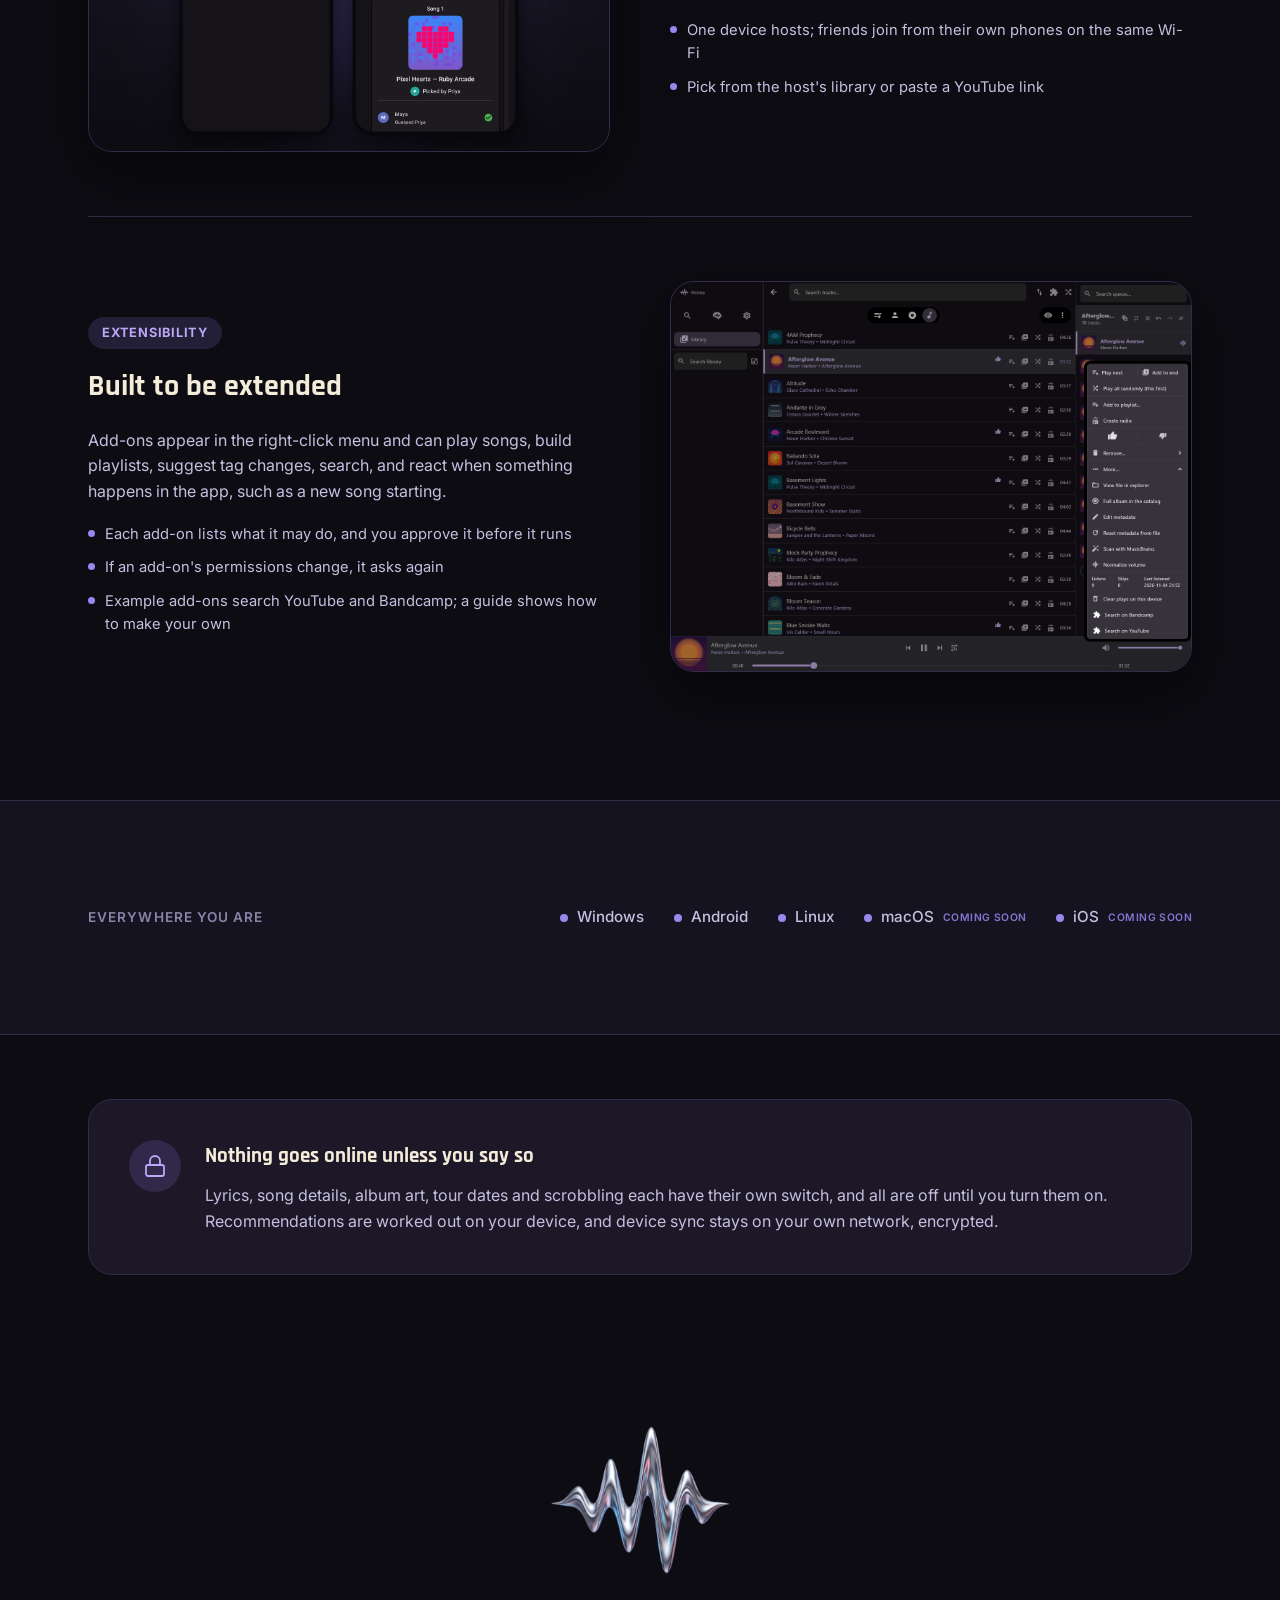
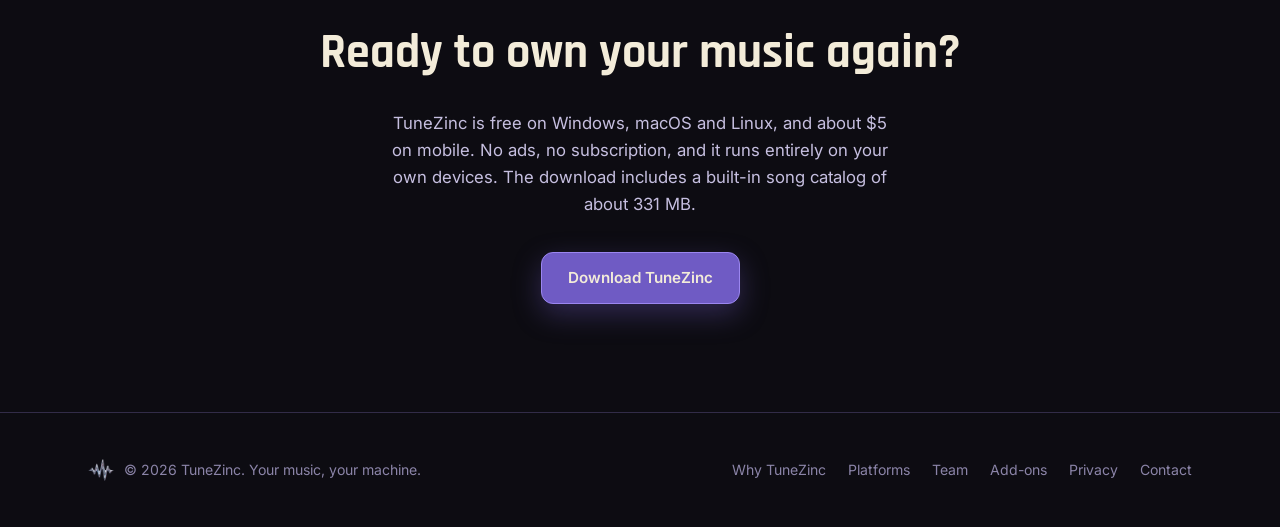
==== commit 2ba291f7: "Updates to wording" ====
--- a/index.html
+++ b/index.html
@@ -17,9 +17,9 @@
 <header class="hero" id="top">
   <div class="wrap">
     <div class="hero-copy">
-      <span class="eyebrow">Local-first smart music player</span>
+      <span class="eyebrow">The local-first smart music player</span>
       <h1>Your music.<br /><em>Your devices.</em></h1>
-      <p class="lead">The smart music player that accesses a whole world of music, without ever touching the cloud. Discover new music and rediscover old favorites, TuneZinc lets you explore your library in a new way, without a subscription or a cloud account.</p>
+      <p class="lead">The smart music player that keeps a world of music within the palm of your hand. Discover new music and rediscover old favorites, TuneZinc lets you explore and expand your library in a new way, without a subscription or a cloud account.</p>
       <p class="tech-aside">No account, no subscription, no ads. Recommendations are worked out on your device, offline.</p>
       <div class="hero-actions">
         <a class="btn btn-primary" href="#cta">Get TuneZinc</a>
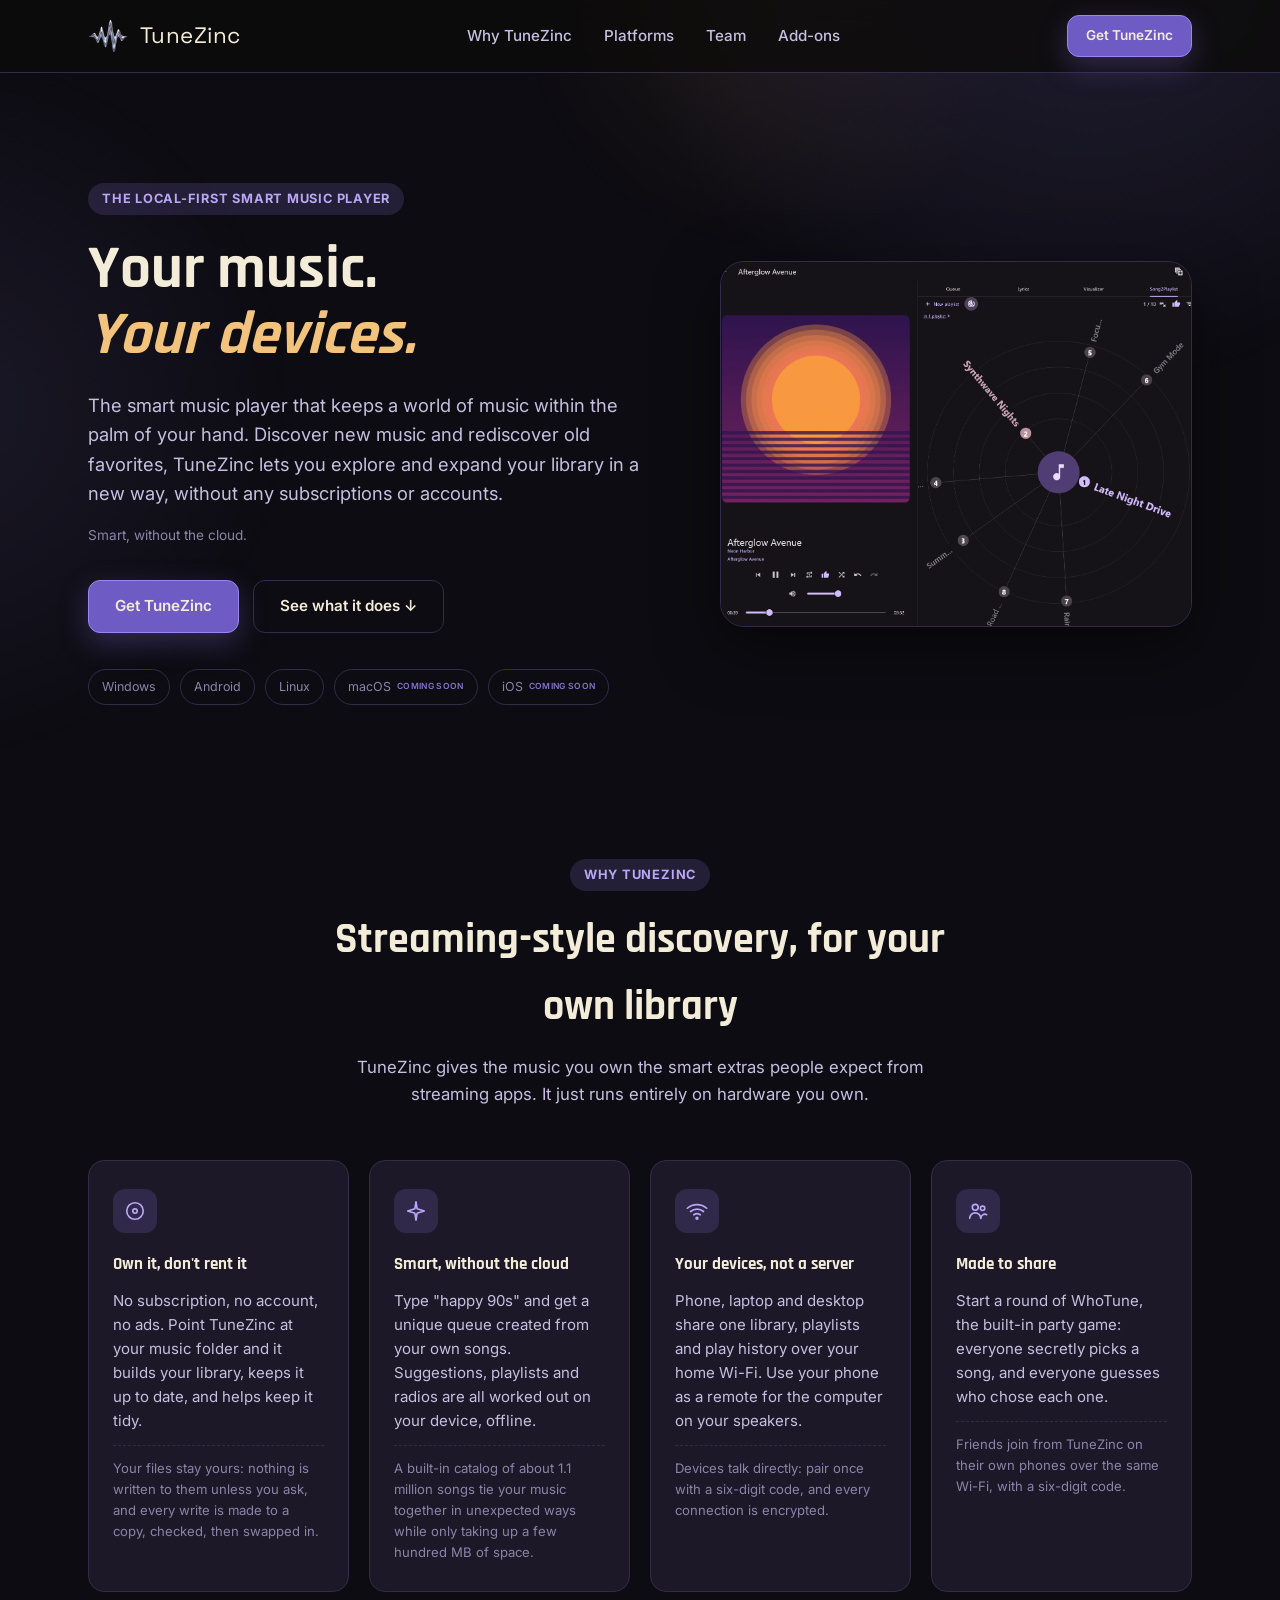
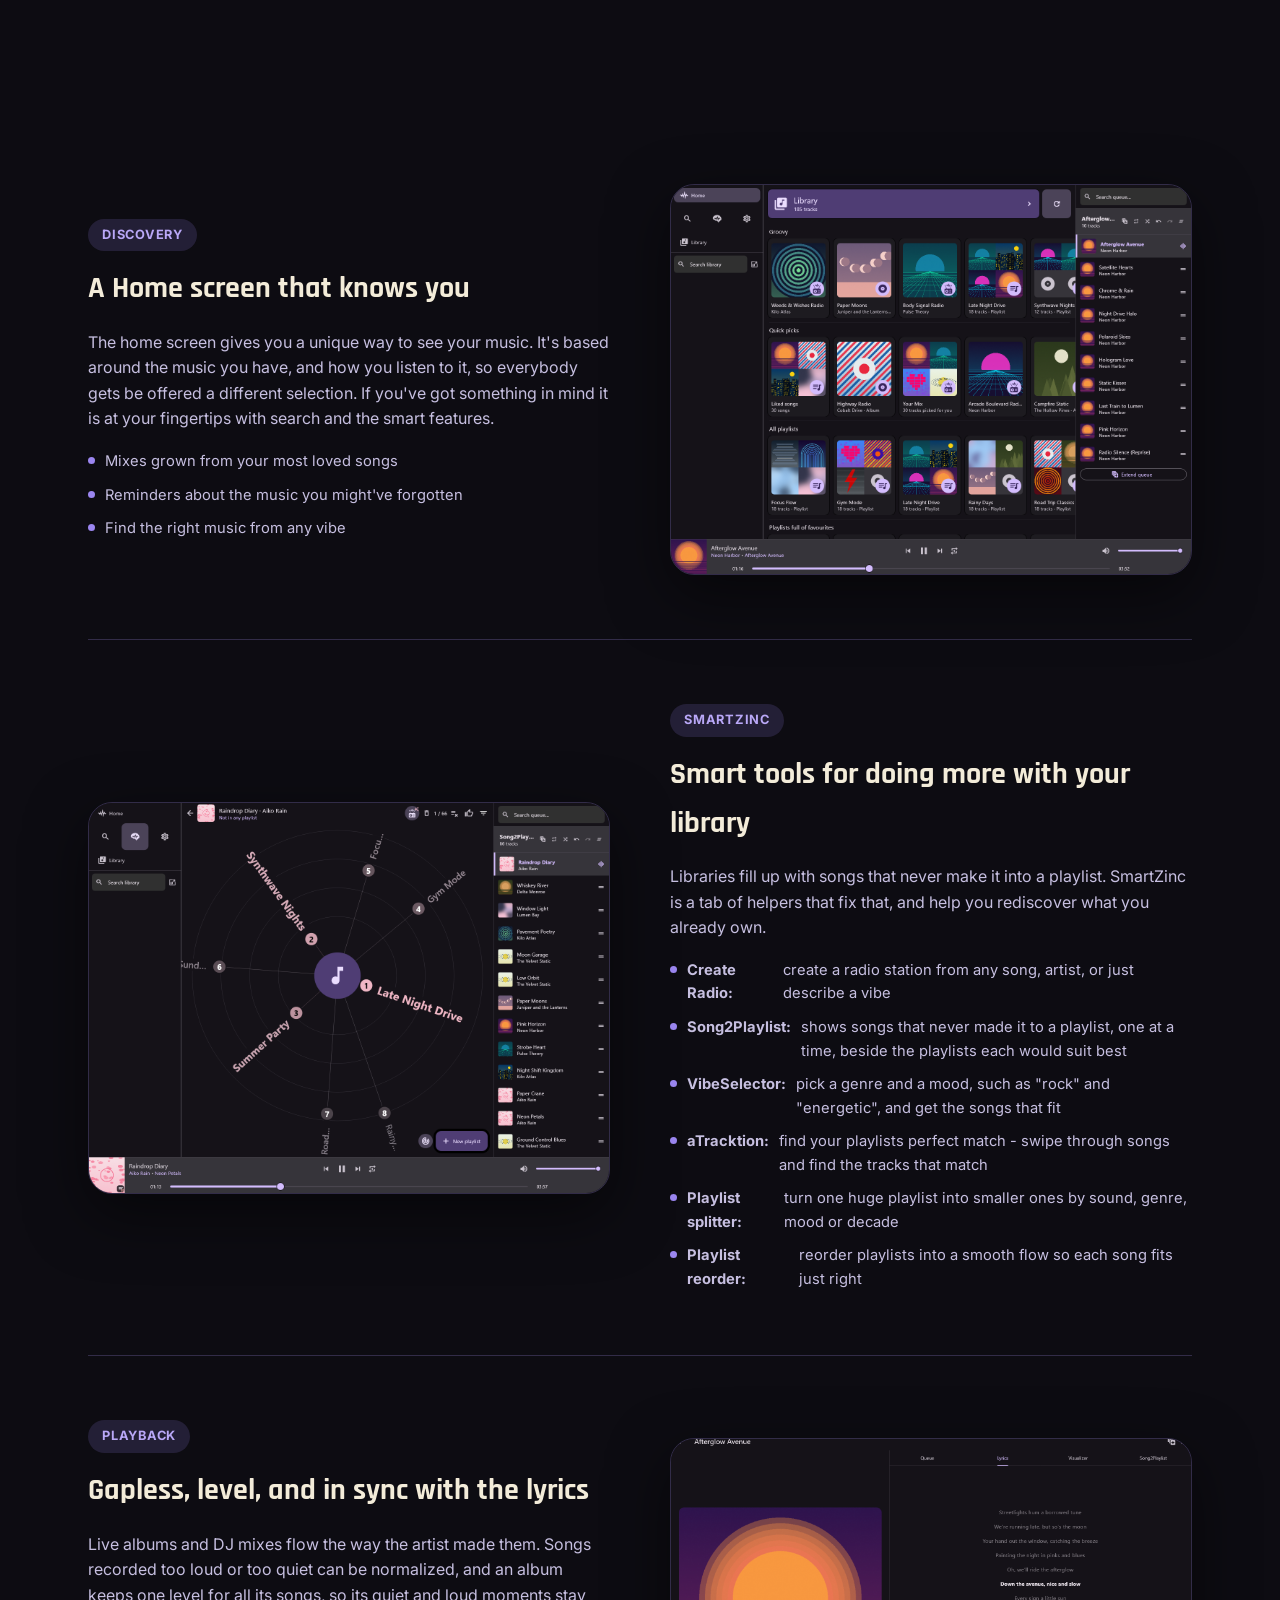
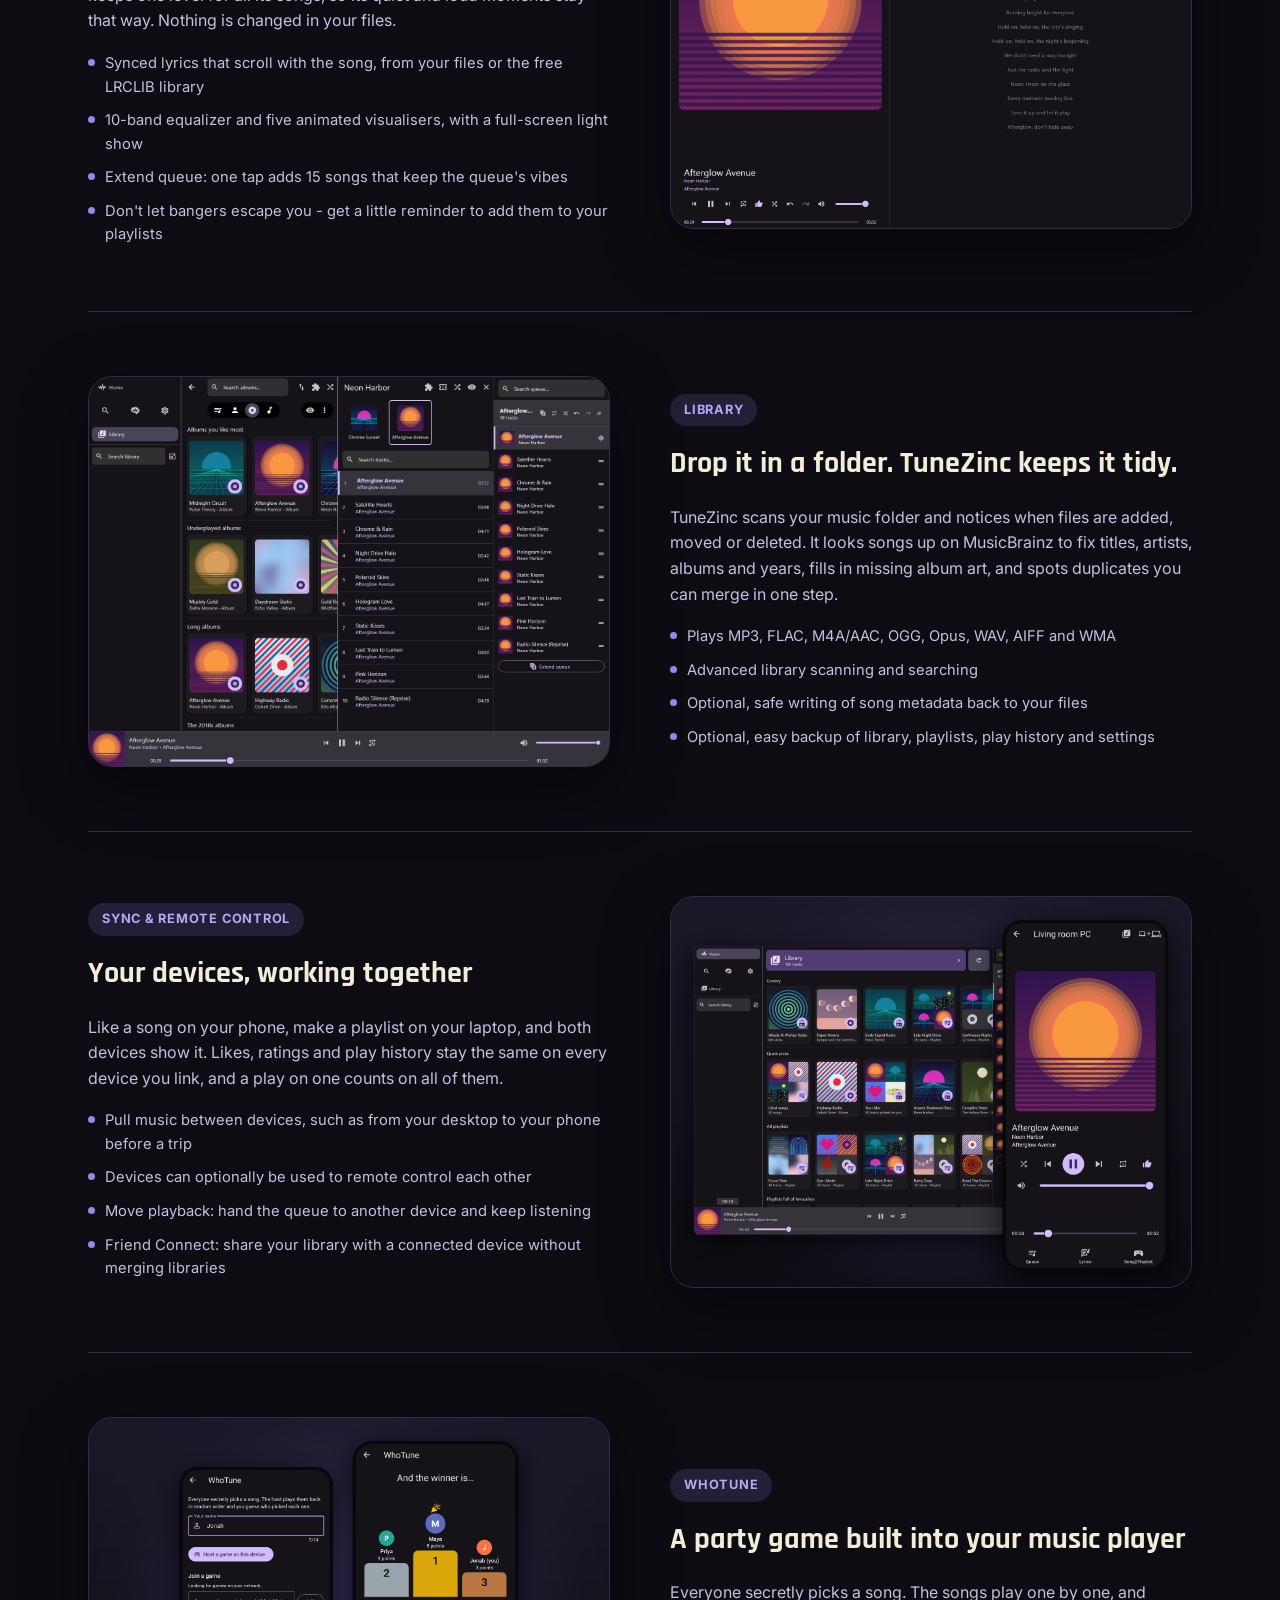
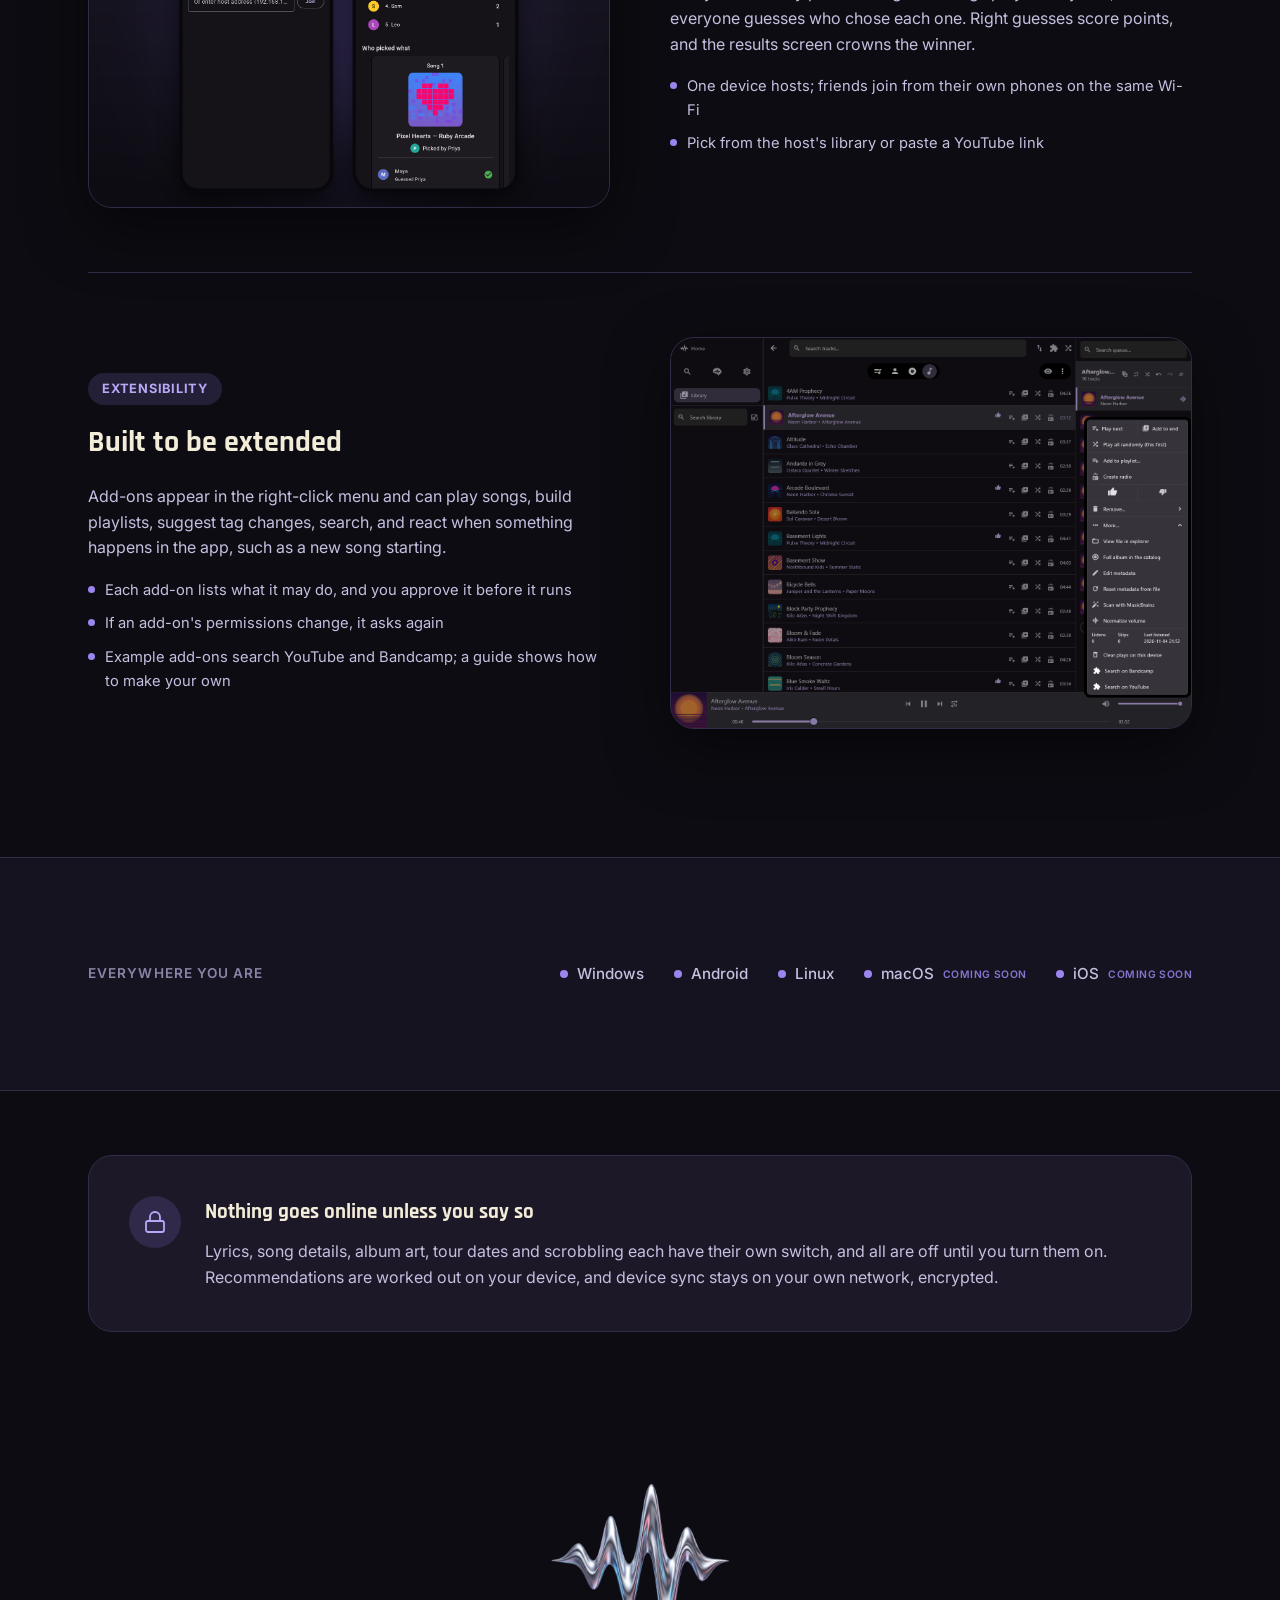
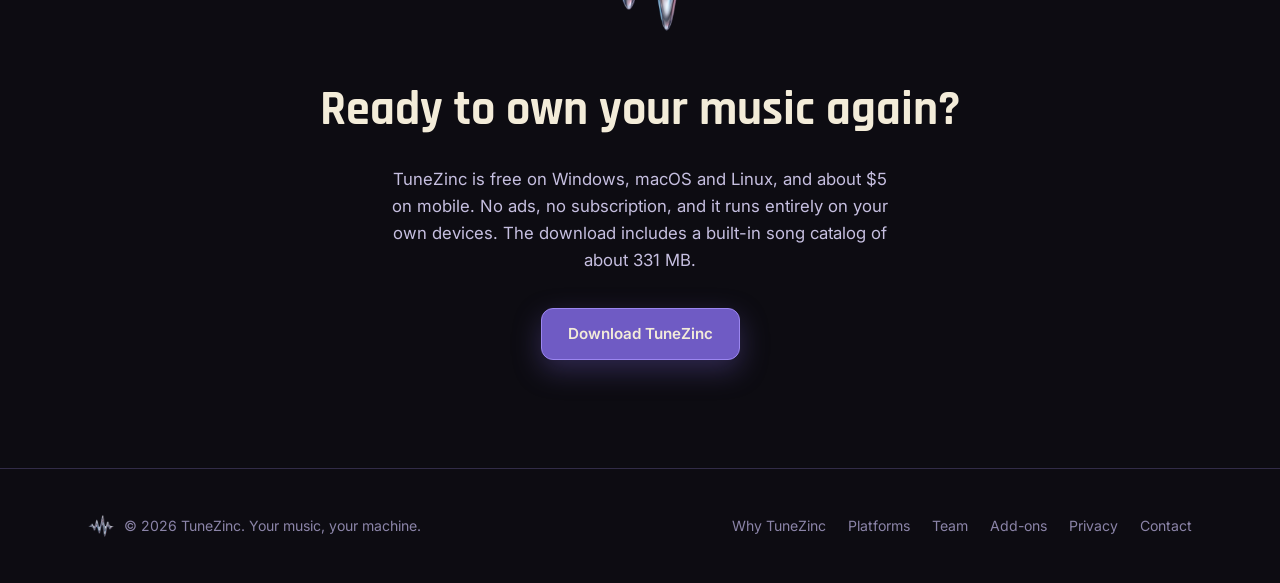
==== commit 2270907f: "reorganize pictures" ====
--- a/index.html
+++ b/index.html
@@ -19,8 +19,8 @@
     <div class="hero-copy">
       <span class="eyebrow">The local-first smart music player</span>
       <h1>Your music.<br /><em>Your devices.</em></h1>
-      <p class="lead">The smart music player that keeps a world of music within the palm of your hand. Discover new music and rediscover old favorites, TuneZinc lets you explore and expand your library in a new way, without a subscription or a cloud account.</p>
-      <p class="tech-aside">No account, no subscription, no ads. Recommendations are worked out on your device, offline.</p>
+      <p class="lead">The smart music player that keeps a world of music within the palm of your hand. Discover new music and rediscover old favorites, TuneZinc lets you explore and expand your library in a new way, without any subscriptions or accounts.</p>
+      <p class="tech-aside">Smart, without the cloud.</p>
       <div class="hero-actions">
         <a class="btn btn-primary" href="#cta">Get TuneZinc</a>
         <a class="btn btn-ghost" href="#why">See what it does ↓</a>
@@ -34,7 +34,7 @@
       </div>
     </div>
     <div class="shot-placeholder hero-shot reveal has-shot">
-      <img src="assets/screens/now-playing.png" alt="TuneZinc Now Playing on desktop: album art beside synced lyrics, with the current line highlighted" width="1600" height="1240" />
+      <img src="assets/screens/playback.png" alt="TuneZinc Now Playing on desktop: album art beside synced lyrics, with the current line highlighted" width="1600" height="1240" />
     </div>
   </div>
 </header>
@@ -60,8 +60,8 @@
           <svg viewBox="0 0 24 24" fill="none" stroke="currentColor" stroke-width="1.8" stroke-linecap="round" stroke-linejoin="round"><path d="M12 2 13.2 9.5 21 12 13.2 14.5 12 22 10.8 14.5 3 12 10.8 9.5 12 2Z"/></svg>
         </div>
         <h3>Smart, without the cloud</h3>
-        <p>Type "happy 90s" and get a radio from your own songs. Home, radios and playlist suggestions are all worked out on your device, offline.</p>
-        <p class="tech-note">Under the hood: a built-in catalog of about 1.1 million songs that knows which songs sound alike, plus each song's moods, genres, decade and language.</p>
+        <p>Type "happy 90s" and get a unique queue created from your own songs. Suggestions, playlists and radios are all worked out on your device, offline.</p>
+        <p class="tech-note">A built-in catalog of about 1.1 million songs tie your music together in unexpected ways while only taking up a few hundred MB of space.</p>
       </div>
       <div class="why-card reveal">
         <div class="icon">
@@ -69,7 +69,7 @@
         </div>
         <h3>Your devices, not a server</h3>
         <p>Phone, laptop and desktop share one library, playlists and play history over your home Wi-Fi. Use your phone as a remote for the computer on your speakers.</p>
-        <p class="tech-note">Under the hood: devices talk directly, pair once with a six-digit code, and every connection is encrypted.</p>
+        <p class="tech-note">Devices talk directly: pair once with a six-digit code, and every connection is encrypted.</p>
       </div>
       <div class="why-card reveal">
         <div class="icon">
@@ -89,11 +89,11 @@
       <div class="feature-copy">
         <span class="eyebrow">Discovery</span>
         <h3>A Home screen that knows you</h3>
-        <p>Home is a set of rows you scroll sideways, like a streaming app: the albums, artists and playlists you play most, plus rows for moods, genres and decades, each with song radios. Pull to refresh and Home deals a new mix.</p>
-        <ul>
-          <li>Create radio from a sentence: "spanish rock", "chill 80s", "german songs"</li>
-          <li>Or fine-tune by mood, genre, years, language, country, or instrumental only</li>
-          <li>Play it as a radio, or save it as a playlist</li>
+        <p>The home screen gives you a unique way to see your music. It's based around the music you have, and how you listen to it, so everybody gets be offered a different selection. If you've got something in mind it is at your fingertips with search and the smart features. </p>
+        <ul>
+          <li>Mixes grown from your most loved songs</li>
+          <li>Reminders about the music you might've forgotten</li>
+          <li>Find the right music from any vibe</li>
         </ul>
       </div>
       <div class="shot-placeholder feature-shot has-shot">
@@ -107,11 +107,12 @@
         <h3>Smart tools for doing more with your library</h3>
         <p>Libraries fill up with songs that never make it into a playlist. SmartZinc is a tab of helpers that fix that, and help you rediscover what you already own.</p>
         <ul>
-          <li><strong>Song2Playlist</strong>: shows songs that never made it to a playlist, one at a time, beside the playlists each would suit best</li>
-          <li><strong>VibeSelector</strong>: pick a genre and a mood, such as "rock" and "energetic", and get the songs that fit</li>
-          <li><strong>aTracktion</strong>: find your playlists perfect match - swipe through songs and find the tracks that fit.</li>
-          <li><strong>Playlist splitter</strong>: turn one huge playlist into smaller ones by sound, genre, mood or decade</li>
-          <li>Suggest songs for any playlist, or reorder it so each song flows into one that sounds like it</li>
+          <li><strong>Create Radio:</strong> create a radio station from any song, artist, or just describe a vibe</li>
+          <li><strong>Song2Playlist:</strong> shows songs that never made it to a playlist, one at a time, beside the playlists each would suit best</li>
+          <li><strong>VibeSelector:</strong> pick a genre and a mood, such as "rock" and "energetic", and get the songs that fit</li>
+          <li><strong>aTracktion:</strong> find your playlists perfect match - swipe through songs and find the tracks that match</li>
+          <li><strong>Playlist splitter:</strong> turn one huge playlist into smaller ones by sound, genre, mood or decade</li>
+          <li><strong>Playlist reorder:</strong> reorder playlists into a smooth flow so each song fits just right</li>
         </ul>
       </div>
       <div class="shot-placeholder feature-shot has-shot">
@@ -132,7 +133,7 @@
         </ul>
       </div>
       <div class="shot-placeholder feature-shot has-shot">
-        <img src="assets/screens/playback.png" alt="Now Playing with the Song2Playlist tab open, showing which playlists the song is in" loading="lazy" />
+        <img src="assets/screens/now-playing.png" alt="Now Playing with the Song2Playlist tab open, showing which playlists the song is in" loading="lazy" />
       </div>
     </div>
 
